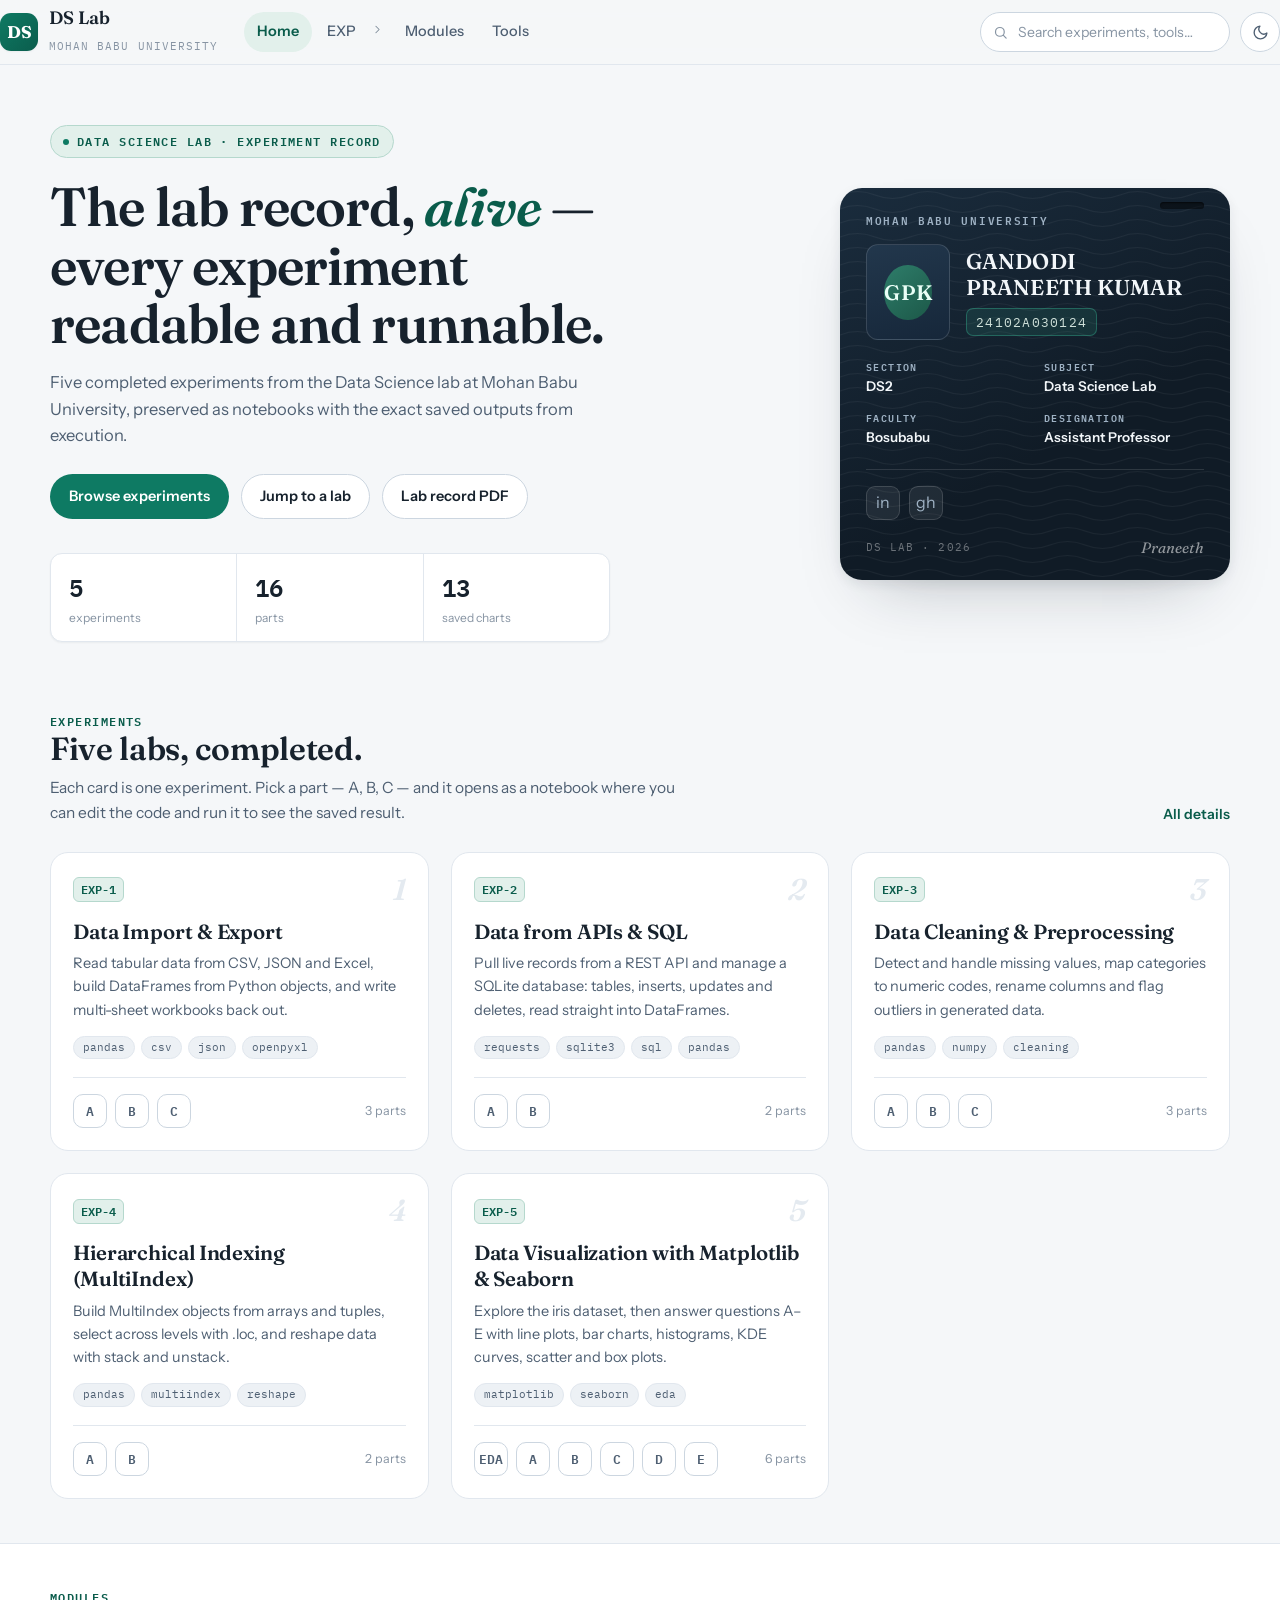
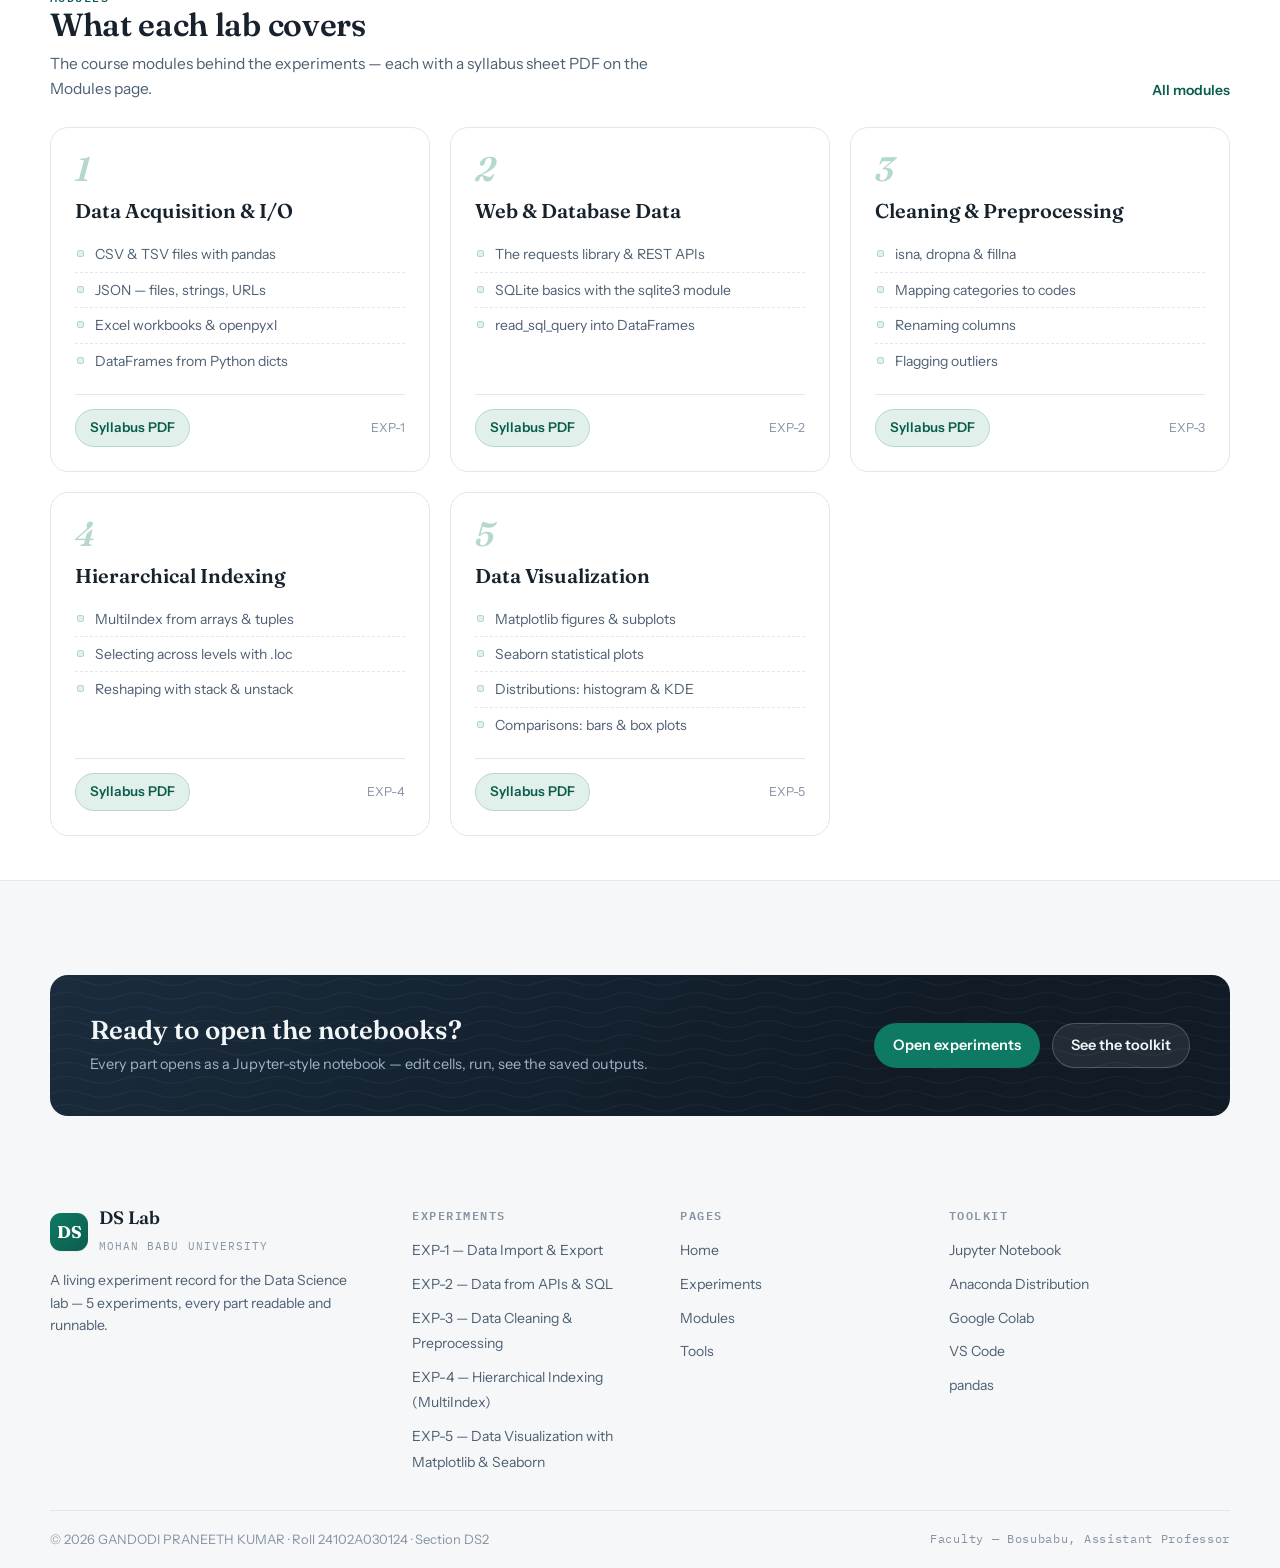
==== index.html @ 36df17ef "DS Lab website: initial build (5 pages, notebook engine, saved outputs, PDFs)" ====
<!DOCTYPE html>
<html lang="en">
<head>
  <meta charset="UTF-8" />
  <meta name="viewport" content="width=device-width, initial-scale=1.0" />
  <title>DS Lab — GANDODI PRANEETH KUMAR · Mohan Babu University</title>
  <meta name="description" content="Data Science Lab experiment record — 5 experiments, notebooks with saved outputs, modules and toolkit." />
  <link rel="icon" href="data:image/svg+xml,%3Csvg xmlns='http://www.w3.org/2000/svg' viewBox='0 0 32 32'%3E%3Crect width='32' height='32' rx='8' fill='%230e7a63'/%3E%3Ctext x='16' y='22' font-family='Georgia,serif' font-size='15' font-weight='700' fill='white' text-anchor='middle'%3EDS%3C/text%3E%3C/svg%3E" />
  <link rel="stylesheet" href="css/tokens.css" />
  <link rel="stylesheet" href="css/site.css" />
</head>
<body>
  <header id="site-nav"></header>

  <main>
    <section class="homehero">
      <div class="wrap">
        <div class="homehero__grid">
          <div>
            <span class="hero__eyebrow">Data Science Lab · Experiment Record</span>
            <h1 class="hero__title">The lab record, <em>alive</em> — every experiment readable and runnable.</h1>
            <p class="hero__desc">Five completed experiments from the Data Science lab at Mohan Babu University, preserved as notebooks with the exact saved outputs from execution.</p>
            <div style="display:flex;gap:12px;margin-top:26px;flex-wrap:wrap">
              <a class="btn btn--primary" href="experiments.html">Browse experiments</a>
              <a class="btn btn--ghost" href="#experiments">Jump to a lab</a>
              <a class="btn btn--ghost" href="assets/pdf/lab-record.pdf" target="_blank" rel="noopener">Lab record PDF</a>
            </div>
            <div class="homehero__stats">
              <div class="stat"><p class="stat__num" id="stat-labs">—</p><p class="stat__label">experiments</p></div>
              <div class="stat"><p class="stat__num" id="stat-parts">—</p><p class="stat__label">parts</p></div>
              <div class="stat"><p class="stat__num" id="stat-charts">13</p><p class="stat__label">saved charts</p></div>
            </div>
          </div>
          <aside>
            <article class="idcard" aria-label="Student ID card">
              <p class="idcard__uni">Mohan Babu University</p>
              <div class="idcard__head">
                <div class="idcard__photoWrap">
                  <div class="idcard__photo">GPK</div>
                </div>
                <div>
                  <h2 class="idcard__uname">GANDODI PRANEETH KUMAR</h2>
                  <span class="idcard__uroll">24102A030124</span>
                </div>
              </div>
              <div class="idcard__rows">
                <div class="idcard__row"><p class="idcard__k">Section</p><p class="idcard__v">DS2</p></div>
                <div class="idcard__row"><p class="idcard__k">Subject</p><p class="idcard__v">Data Science Lab</p></div>
                <div class="idcard__row"><p class="idcard__k">Faculty</p><p class="idcard__v">Bosubabu</p></div>
                <div class="idcard__row"><p class="idcard__k">Designation</p><p class="idcard__v">Assistant Professor</p></div>
              </div>
              <div class="idcard__social">
                <a class="socialbtn" href="https://www.linkedin.com/in/your-handle" target="_blank" rel="noopener" aria-label="LinkedIn profile">in</a>
                <a class="socialbtn" href="https://github.com/Praneeth-Gandodi" target="_blank" rel="noopener" aria-label="GitHub profile">gh</a>
              </div>
              <div class="idcard__foot">
                <span>DS LAB · 2026</span>
                <span class="idcard__sig">Praneeth</span>
              </div>
            </article>
          </aside>
        </div>
      </div>
    </section>

    <section class="section" id="experiments">
      <div class="wrap">
        <div class="section__head">
          <div>
            <p class="eyebrow">Experiments</p>
            <h2 class="section__title">Five labs, completed.</h2>
            <p class="section__sub">Each card is one experiment. Pick a part — A, B, C — and it opens as a notebook where you can edit the code and run it to see the saved result.</p>
          </div>
          <a class="section__link" href="experiments.html">All details</a>
        </div>
        <div class="expgrid" id="exp-grid"></div>
      </div>
    </section>

    <section class="section" style="background:var(--surface);border-top:1px solid var(--line);border-bottom:1px solid var(--line)">
      <div class="wrap">
        <div class="section__head">
          <div>
            <p class="eyebrow">Modules</p>
            <h2 class="section__title">What each lab covers</h2>
            <p class="section__sub">The course modules behind the experiments — each with a syllabus sheet PDF on the Modules page.</p>
          </div>
          <a class="section__link" href="modules.html">All modules</a>
        </div>
        <div class="modgrid" id="mod-grid"></div>
      </div>
    </section>

    <section class="section">
      <div class="wrap">
        <div class="cta">
          <div>
            <h2 class="cta__title">Ready to open the notebooks?</h2>
            <p class="cta__sub">Every part opens as a Jupyter-style notebook — edit cells, run, see the saved outputs.</p>
          </div>
          <div class="cta__actions">
            <a class="btn btn--primary" href="experiments.html">Open experiments</a>
            <a class="btn btn--ghost" style="background:rgba(255,255,255,0.08);border-color:rgba(255,255,255,0.2);color:var(--card-ink)" href="tools.html">See the toolkit</a>
          </div>
        </div>
      </div>
    </section>
  </main>

  <footer id="site-foot"></footer>
  <div class="toast" id="toast" role="status"></div>

  <script src="data/labs.js"></script>
  <script src="js/site.js"></script>
  <script src="js/index.js"></script>
</body>
</html>
---- css/tokens.css ----
/* ============================================================
   DS Lab — design tokens
   Light academic paper theme + dark companion.
   ============================================================ */

:root {
  /* type */
  --font-display: "Fraunces", Georgia, "Times New Roman", serif;
  --font-body: "Instrument Sans", "Segoe UI", system-ui, -apple-system, sans-serif;
  --font-mono: "IBM Plex Mono", ui-monospace, "Cascadia Code", Consolas, monospace;

  /* surfaces — cool paper, not cream */
  --paper: #f5f7f9;
  --surface: #ffffff;
  --surface-2: #edf1f5;
  --surface-3: #e4eaf0;

  /* ink */
  --ink: #17222d;
  --ink-2: #4e5f72;
  --ink-3: #8794a3;

  /* lines */
  --line: #e1e7ee;
  --line-strong: #ccd6e0;

  /* accent — lab teal */
  --accent: #0e7a63;
  --accent-ink: #0a5c4b;
  --accent-soft: #e2f0eb;
  --accent-line: #b5d8cd;

  /* status */
  --danger: #b3372f;
  --danger-soft: #f9eae8;
  --danger-line: #e7c2be;

  /* id card */
  --card-bg: #101b26;
  --card-bg-2: #1a2c3d;
  --card-ink: #f2f6f9;
  --card-ink-2: #9fb2c4;

  /* code (light) */
  --code-bg: #fbfcfe;
  --code-ink: #24313f;
  --code-kw: #7c3aed;
  --code-st: #0e7490;
  --code-nu: #b45309;
  --code-cm: #94a1b0;
  --code-fn: #0f5aa8;
  --code-de: #b45309;
  --out-bg: #ffffff;

  /* geometry */
  --r-s: 8px;
  --r-m: 12px;
  --r-l: 18px;

  /* elevation */
  --sh-s: 0 1px 2px rgba(23, 34, 45, 0.05);
  --sh-m: 0 2px 6px rgba(23, 34, 45, 0.06), 0 12px 32px -18px rgba(23, 34, 45, 0.18);
  --sh-l: 0 4px 12px rgba(23, 34, 45, 0.08), 0 32px 64px -32px rgba(23, 34, 45, 0.28);
  --ring: 0 0 0 3px rgba(14, 122, 99, 0.28);

  /* layout */
  --nav-h: 64px;
  --wrap: 1180px;

  color-scheme: light;
}

[data-theme="dark"] {
  --paper: #0c1218;
  --surface: #121a23;
  --surface-2: #1a2531;
  --surface-3: #223040;

  --ink: #e7edf4;
  --ink-2: #a3b2c4;
  --ink-3: #6d7d90;

  --line: #223041;
  --line-strong: #334559;

  --accent: #38c39e;
  --accent-ink: #5cd4b4;
  --accent-soft: #12332c;
  --accent-line: #1f4d41;

  --danger: #e5766c;
  --danger-soft: #341e1c;
  --danger-line: #5c312c;

  --card-bg: #16202c;
  --card-bg-2: #1c2b3a;
  --card-ink: #f2f6f9;
  --card-ink-2: #9fb2c4;

  --code-bg: #0e151d;
  --code-ink: #d7e0ea;
  --code-kw: #c398f0;
  --code-st: #6fcab8;
  --code-nu: #e0aa62;
  --code-cm: #5d6f82;
  --code-fn: #82aaff;
  --code-de: #e0aa62;
  --out-bg: #0e151d;

  --sh-s: 0 1px 2px rgba(0, 0, 0, 0.4);
  --sh-m: 0 2px 6px rgba(0, 0, 0, 0.45), 0 12px 32px -18px rgba(0, 0, 0, 0.55);
  --sh-l: 0 4px 12px rgba(0, 0, 0, 0.5), 0 32px 64px -32px rgba(0, 0, 0, 0.7);
  --ring: 0 0 0 3px rgba(56, 195, 158, 0.3);

  color-scheme: dark;
}
---- css/site.css ----
/* ============================================================
   DS Lab — site styles
   Light academic paper theme · lab-teal accent · Fraunces display
   ============================================================ */
@import url("https://fonts.googleapis.com/css2?family=Fraunces:opsz,wght@9..144,500;9..144,600;9..144,700&family=Instrument+Sans:wght@400;500;600;700&family=IBM+Plex+Mono:wght@400;500;600&display=swap");

/* ---------- base ---------- */
*,
*::before,
*::after {
  box-sizing: border-box;
}

html {
  -webkit-text-size-adjust: 100%;
  scroll-behavior: smooth;
}

body {
  margin: 0;
  font-family: var(--font-body);
  font-size: 16px;
  line-height: 1.6;
  color: var(--ink);
  background: var(--paper);
  min-height: 100vh;
  display: flex;
  flex-direction: column;
}

main {
  flex: 1;
}

h1, h2, h3, h4, p {
  margin: 0;
}

a {
  color: var(--accent-ink);
  text-decoration: none;
}

img {
  max-width: 100%;
  display: block;
}

button {
  font: inherit;
  color: inherit;
  background: none;
  border: none;
  padding: 0;
  cursor: pointer;
}

:focus-visible {
  outline: none;
  box-shadow: var(--ring);
  border-radius: var(--r-s);
}

::selection {
  background: var(--accent-soft);
  color: var(--accent-ink);
}

.wrap {
  width: min(var(--wrap), calc(100% - 48px));
  margin: 0 auto;
}

.mono {
  font-family: var(--font-mono);
}

.eyebrow {
  font-family: var(--font-mono);
  font-size: 12px;
  font-weight: 600;
  letter-spacing: 0.12em;
  text-transform: uppercase;
  color: var(--accent-ink);
}

.kbd {
  font-family: var(--font-mono);
  font-size: 11px;
  color: var(--ink-2);
  background: var(--surface);
  border: 1px solid var(--line-strong);
  border-bottom-width: 2px;
  border-radius: 6px;
  padding: 1px 7px;
}

/* ---------- buttons ---------- */
.btn {
  display: inline-flex;
  align-items: center;
  gap: 8px;
  font-size: 14.5px;
  font-weight: 600;
  padding: 10px 18px;
  border-radius: 999px;
  border: 1px solid transparent;
  transition: background 0.15s ease, border-color 0.15s ease, transform 0.15s ease;
  white-space: nowrap;
}

.btn:active {
  transform: translateY(1px);
}

.btn--primary {
  background: var(--accent);
  color: #fff;
}

.btn--primary:hover {
  background: var(--accent-ink);
}

.btn--ghost {
  border-color: var(--line-strong);
  color: var(--ink);
  background: var(--surface);
}

.btn--ghost:hover {
  border-color: var(--accent-line);
  background: var(--accent-soft);
  color: var(--accent-ink);
}

.btn svg {
  width: 15px;
  height: 15px;
  flex: none;
}

/* ---------- nav ---------- */
.nav {
  position: sticky;
  top: 0;
  z-index: 60;
  background: color-mix(in srgb, var(--paper) 86%, transparent);
  -webkit-backdrop-filter: blur(10px);
  backdrop-filter: blur(10px);
  border-bottom: 1px solid var(--line);
}

.nav__inner {
  height: var(--nav-h);
  display: flex;
  align-items: center;
  gap: 20px;
}

.brand {
  display: flex;
  align-items: center;
  gap: 11px;
  margin-right: 6px;
}

.brand__mark {
  width: 38px;
  height: 38px;
  flex: none;
  display: grid;
  place-items: center;
  border-radius: 11px;
  background: linear-gradient(135deg, var(--accent) 0%, #0b5d4d 100%);
  color: #fff;
  font-family: var(--font-display);
  font-size: 17px;
  font-weight: 700;
  box-shadow: var(--sh-s);
}

.brand__name {
  font-family: var(--font-display);
  font-size: 18px;
  font-weight: 600;
  color: var(--ink);
  line-height: 1.1;
}

.brand__sub {
  font-family: var(--font-mono);
  font-size: 10.5px;
  letter-spacing: 0.1em;
  text-transform: uppercase;
  color: var(--ink-3);
}

.nav__links {
  display: flex;
  align-items: center;
  gap: 2px;
}

.nav__link {
  display: inline-flex;
  align-items: center;
  gap: 7px;
  padding: 8px 13px;
  border-radius: 999px;
  font-size: 14.5px;
  font-weight: 500;
  color: var(--ink-2);
  transition: color 0.15s ease, background 0.15s ease;
}

.nav__link:hover {
  color: var(--ink);
  background: var(--surface-2);
}

.nav__link--active {
  color: var(--accent-ink);
  background: var(--accent-soft);
  font-weight: 600;
}

.nav__link svg {
  width: 13px;
  height: 13px;
  opacity: 0.7;
}

.nav__right {
  margin-left: auto;
  display: flex;
  align-items: center;
  gap: 10px;
}

.searchbox {
  position: relative;
  display: flex;
  align-items: center;
  gap: 8px;
  width: 250px;
  height: 40px;
  padding: 0 12px;
  background: var(--surface);
  border: 1px solid var(--line-strong);
  border-radius: 999px;
  transition: border-color 0.15s ease, box-shadow 0.15s ease, width 0.2s ease;
}

.searchbox:focus-within {
  width: 300px;
  border-color: var(--accent-line);
  box-shadow: var(--ring);
}

.searchbox svg {
  width: 15px;
  height: 15px;
  color: var(--ink-3);
  flex: none;
}

.searchbox__input {
  flex: 1;
  min-width: 0;
  border: none;
  outline: none;
  background: transparent;
  font: inherit;
  font-size: 14px;
  color: var(--ink);
}

.searchbox__input::placeholder {
  color: var(--ink-3);
}

.iconbtn {
  width: 40px;
  height: 40px;
  flex: none;
  display: flex;
  align-items: center;
  justify-content: center;
  border-radius: 999px;
  border: 1px solid var(--line-strong);
  background: var(--surface);
  color: var(--ink-2);
  transition: color 0.15s ease, border-color 0.15s ease;
}

.iconbtn:hover {
  color: var(--accent-ink);
  border-color: var(--accent-line);
}

.iconbtn svg {
  width: 17px;
  height: 17px;
}

.iconbtn--search,
.iconbtn--menuburger {
  display: none;
}

body[data-theme="dark"] .iconbtn--moon {
  display: none;
}

body:not([data-theme="dark"]) .iconbtn--sun {
  display: none;
}

/* nav exp dropdown */
.expmenu {
  position: absolute;
  top: calc(100% + 10px);
  left: 0;
  width: 380px;
  background: var(--surface);
  border: 1px solid var(--line);
  border-radius: var(--r-m);
  box-shadow: var(--sh-l);
  padding: 8px;
  display: none;
  z-index: 70;
}

.expmenu--open {
  display: block;
}

.expmenu__item {
  display: flex;
  align-items: flex-start;
  gap: 11px;
  width: 100%;
  text-align: left;
  padding: 10px 11px;
  border-radius: var(--r-s);
  transition: background 0.12s ease;
}

.expmenu__item:hover {
  background: var(--surface-2);
}

.expmenu__code {
  flex: none;
  margin-top: 2px;
}

.expmenu__title {
  font-size: 14px;
  font-weight: 600;
  color: var(--ink);
  line-height: 1.3;
}

.expmenu__meta {
  font-size: 12.5px;
  color: var(--ink-3);
  margin-top: 2px;
}

.expcode {
  font-family: var(--font-mono);
  font-size: 11.5px;
  font-weight: 600;
  color: var(--accent-ink);
  background: var(--accent-soft);
  border: 1px solid var(--accent-line);
  border-radius: 6px;
  padding: 2px 7px;
  white-space: nowrap;
}

/* search results popover */
.searchpop {
  position: absolute;
  top: calc(100% + 8px);
  right: 0;
  left: auto;
  width: min(440px, calc(100vw - 40px));
  max-height: 420px;
  overflow: auto;
  background: var(--surface);
  border: 1px solid var(--line);
  border-radius: var(--r-m);
  box-shadow: var(--sh-l);
  padding: 6px;
  display: none;
  z-index: 70;
}

.searchpop--open {
  display: block;
}

.searchpop__item {
  display: flex;
  align-items: flex-start;
  gap: 10px;
  width: 100%;
  text-align: left;
  padding: 9px 10px;
  border-radius: var(--r-s);
}

.searchpop__item:hover,
.searchpop__item--on {
  background: var(--accent-soft);
}

.searchpop__kind {
  flex: none;
  margin-top: 2px;
  font-family: var(--font-mono);
  font-size: 10px;
  font-weight: 600;
  letter-spacing: 0.08em;
  text-transform: uppercase;
  color: var(--ink-3);
  background: var(--surface-3);
  border-radius: 5px;
  padding: 2px 6px;
  min-width: 40px;
  text-align: center;
}

.searchpop__t {
  display: block;
  font-size: 13.5px;
  font-weight: 600;
  color: var(--ink);
  line-height: 1.3;
}

.searchpop__s {
  display: block;
  font-size: 12.5px;
  color: var(--ink-3);
  margin-top: 1px;
}

.searchpop__t mark,
.searchpop__s mark {
  background: none;
  color: var(--accent-ink);
  text-decoration: underline;
  text-underline-offset: 2px;
}

.searchpop__empty {
  padding: 18px 12px;
  text-align: center;
  font-size: 13.5px;
  color: var(--ink-3);
}

.msearch {
  display: none;
  border-bottom: 1px solid var(--line);
  background: var(--surface);
}

.msearch--open {
  display: block;
}

.msearch .searchbox {
  width: calc(100% - 32px);
  margin: 10px 16px;
}

/* mobile menu */
.mmenu {
  display: none;
  border-bottom: 1px solid var(--line);
  background: var(--surface);
  padding: 8px 16px 14px;
}

.mmenu--open {
  display: block;
}

.mmenu a {
  display: block;
  padding: 10px 4px;
  font-size: 15px;
  font-weight: 500;
  color: var(--ink);
  border-bottom: 1px solid var(--line);
}

.mmenu a:last-child {
  border-bottom: none;
}

/* ---------- page hero ---------- */
.hero {
  padding: 68px 0 30px;
}

.hero__eyebrow {
  display: inline-flex;
  align-items: center;
  gap: 8px;
  font-family: var(--font-mono);
  font-size: 12px;
  font-weight: 600;
  letter-spacing: 0.12em;
  text-transform: uppercase;
  color: var(--accent-ink);
  background: var(--accent-soft);
  border: 1px solid var(--accent-line);
  padding: 6px 12px;
  border-radius: 999px;
}

.hero__eyebrow::before {
  content: "";
  width: 6px;
  height: 6px;
  border-radius: 50%;
  background: var(--accent);
}

.hero__title {
  font-family: var(--font-display);
  font-size: clamp(34px, 5vw, 54px);
  line-height: 1.08;
  font-weight: 600;
  letter-spacing: -0.015em;
  margin-top: 20px;
  max-width: 620px;
}

.hero__title em {
  font-style: italic;
  color: var(--accent-ink);
}

.hero__desc {
  margin-top: 16px;
  max-width: 560px;
  font-size: 16.5px;
  color: var(--ink-2);
}

/* home hero layout */
.homehero {
  padding: 60px 0 26px;
}

.homehero__grid {
  display: grid;
  grid-template-columns: minmax(0, 1fr) 390px;
  gap: 56px;
  align-items: center;
}

.homehero__stats {
  display: flex;
  gap: 0;
  margin-top: 34px;
  border: 1px solid var(--line);
  border-radius: var(--r-m);
  background: var(--surface);
  box-shadow: var(--sh-s);
  overflow: hidden;
  max-width: 560px;
}

.stat {
  flex: 1;
  padding: 14px 18px;
}

.stat + .stat {
  border-left: 1px solid var(--line);
}

.stat__num {
  font-family: var(--font-mono);
  font-size: 24px;
  font-weight: 600;
  color: var(--ink);
}

.stat__label {
  font-size: 12px;
  color: var(--ink-3);
  margin-top: 1px;
}

/* ---------- sections ---------- */
.section {
  padding: 44px 0;
}

.section__head {
  display: flex;
  align-items: flex-end;
  justify-content: space-between;
  gap: 20px;
  margin-bottom: 26px;
}

.section__title {
  font-family: var(--font-display);
  font-size: clamp(24px, 3vw, 32px);
  font-weight: 600;
  letter-spacing: -0.01em;
  line-height: 1.15;
}

.section__sub {
  margin-top: 8px;
  color: var(--ink-2);
  font-size: 15.5px;
  max-width: 640px;
}

.section__link {
  flex: none;
  display: inline-flex;
  align-items: center;
  gap: 6px;
  font-size: 14px;
  font-weight: 600;
  color: var(--accent-ink);
}

.section__link svg {
  width: 14px;
  height: 14px;
  transition: transform 0.15s ease;
}

.section__link:hover svg {
  transform: translateX(3px);
}

/* ---------- ID card (signature) ---------- */
.idcard {
  position: relative;
  background: linear-gradient(150deg, var(--card-bg-2) 0%, var(--card-bg) 62%);
  color: var(--card-ink);
  border-radius: 22px;
  padding: 24px 26px 20px;
  box-shadow: var(--sh-l);
  overflow: hidden;
  max-width: 400px;
}

.idcard::before {
  /* guilloche-style wave texture */
  content: "";
  position: absolute;
  inset: 0;
  background-image: url("data:image/svg+xml,%3Csvg xmlns='http://www.w3.org/2000/svg' width='140' height='14' viewBox='0 0 140 14'%3E%3Cpath d='M0 7 Q 17.5 0 35 7 T 70 7 T 105 7 T 140 7' fill='none' stroke='%23ffffff' stroke-opacity='0.05' stroke-width='1.1'/%3E%3C/svg%3E");
  background-size: 140px 14px;
  pointer-events: none;
}

.idcard::after {
  /* punch slot like a physical badge */
  content: "";
  position: absolute;
  top: 14px;
  right: 26px;
  width: 44px;
  height: 7px;
  border-radius: 999px;
  background: rgba(0, 0, 0, 0.45);
  box-shadow: inset 0 1px 2px rgba(0, 0, 0, 0.6);
}

.idcard__uni {
  position: relative;
  font-family: var(--font-mono);
  font-size: 10.5px;
  font-weight: 600;
  letter-spacing: 0.16em;
  text-transform: uppercase;
  color: var(--card-ink-2);
}

.idcard__head {
  position: relative;
  display: flex;
  align-items: center;
  gap: 16px;
  margin-top: 16px;
}

.idcard__photoWrap {
  position: relative;
  width: 84px;
  height: 96px;
  flex: none;
  border-radius: 12px;
  background: linear-gradient(165deg, #22374c 0%, #16273a 100%);
  border: 1px solid rgba(255, 255, 255, 0.14);
  display: grid;
  place-items: center;
  overflow: hidden;
}

.idcard__photo {
  width: 58%;
  height: 58%;
  border-radius: 50%;
  display: grid;
  place-items: center;
  background: linear-gradient(140deg, #2e7d6a 0%, #1c5848 100%);
  color: #eafff7;
  font-family: var(--font-display);
  font-size: 21px;
  font-weight: 600;
  letter-spacing: 0.02em;
}

.idcard__uname {
  font-family: var(--font-display);
  font-size: 21.5px;
  font-weight: 600;
  line-height: 1.2;
  letter-spacing: 0.005em;
}

.idcard__uroll {
  display: inline-block;
  margin-top: 7px;
  font-family: var(--font-mono);
  font-size: 12.5px;
  letter-spacing: 0.1em;
  color: #cfe0d9;
  background: rgba(56, 195, 158, 0.12);
  border: 1px solid rgba(56, 195, 158, 0.35);
  border-radius: 7px;
  padding: 3px 9px;
}

.idcard__rows {
  position: relative;
  margin-top: 18px;
  display: grid;
  grid-template-columns: 1fr 1fr;
  gap: 11px 18px;
}

.idcard__row {
  min-width: 0;
}

.idcard__k {
  font-family: var(--font-mono);
  font-size: 10px;
  font-weight: 600;
  letter-spacing: 0.14em;
  text-transform: uppercase;
  color: var(--card-ink-2);
}

.idcard__v {
  font-size: 13.5px;
  font-weight: 600;
  color: var(--card-ink);
  margin-top: 2px;
  overflow: hidden;
  text-overflow: ellipsis;
  white-space: nowrap;
}

.idcard__social {
  position: relative;
  display: flex;
  gap: 9px;
  margin-top: 20px;
  padding-top: 16px;
  border-top: 1px solid rgba(255, 255, 255, 0.12);
}

.socialbtn {
  width: 34px;
  height: 34px;
  display: grid;
  place-items: center;
  border-radius: 9px;
  background: rgba(255, 255, 255, 0.07);
  border: 1px solid rgba(255, 255, 255, 0.14);
  color: var(--card-ink-2);
  transition: background 0.15s ease, color 0.15s ease, transform 0.15s ease;
}

.socialbtn:hover {
  background: rgba(56, 195, 158, 0.2);
  color: #d9fff2;
  transform: translateY(-2px);
}

.socialbtn svg {
  width: 16px;
  height: 16px;
}

.idcard__foot {
  position: relative;
  display: flex;
  justify-content: space-between;
  align-items: center;
  margin-top: 16px;
  font-family: var(--font-mono);
  font-size: 10.5px;
  letter-spacing: 0.1em;
  text-transform: uppercase;
  color: rgba(255, 255, 255, 0.38);
}

.idcard__sig {
  font-style: italic;
  font-family: var(--font-display);
  font-size: 15px;
  color: rgba(255, 255, 255, 0.55);
  text-transform: none;
  letter-spacing: 0;
}

/* ---------- experiment cards ---------- */
.expgrid {
  display: grid;
  grid-template-columns: repeat(3, minmax(0, 1fr));
  gap: 22px;
}

.expcard {
  display: flex;
  flex-direction: column;
  background: var(--surface);
  border: 1px solid var(--line);
  border-radius: var(--r-l);
  padding: 22px;
  transition: transform 0.18s ease, box-shadow 0.18s ease, border-color 0.18s ease;
}

.expcard:hover {
  transform: translateY(-3px);
  border-color: var(--accent-line);
  box-shadow: var(--sh-m);
}

.expcard__top {
  display: flex;
  align-items: center;
  gap: 10px;
}

.expcard__theta {
  margin-left: auto;
  font-family: var(--font-display);
  font-size: 30px;
  font-weight: 600;
  line-height: 1;
  color: var(--surface-3);
  font-style: italic;
  transition: color 0.18s ease;
}

.expcard:hover .expcard__theta {
  color: var(--accent-line);
}

.expcard__title {
  margin-top: 14px;
  font-family: var(--font-display);
  font-size: 20.5px;
  font-weight: 600;
  line-height: 1.25;
  letter-spacing: -0.005em;
}

.expcard__summary {
  margin-top: 8px;
  font-size: 14.5px;
  color: var(--ink-2);
  flex: 1;
}

.expcard__tags {
  display: flex;
  flex-wrap: wrap;
  gap: 6px;
  margin-top: 14px;
}

.tag {
  font-family: var(--font-mono);
  font-size: 11px;
  color: var(--ink-2);
  background: var(--surface-2);
  border: 1px solid var(--line);
  border-radius: 999px;
  padding: 2px 9px;
}

.expcard__parts {
  display: flex;
  flex-wrap: wrap;
  gap: 8px;
  margin-top: 18px;
  padding-top: 16px;
  border-top: 1px solid var(--line);
}

.partbtn {
  width: 34px;
  height: 34px;
  display: grid;
  place-items: center;
  border-radius: 10px;
  border: 1px solid var(--line-strong);
  background: var(--surface);
  font-family: var(--font-mono);
  font-size: 12.5px;
  font-weight: 600;
  color: var(--ink-2);
  transition: all 0.15s ease;
}

.partbtn:hover {
  background: var(--accent-soft);
  border-color: var(--accent-line);
  color: var(--accent-ink);
  transform: translateY(-1px);
}

.expcard__partlabel {
  align-self: center;
  margin-left: auto;
  font-size: 12.5px;
  color: var(--ink-3);
}

/* ---------- experiment blocks (experiments page) ---------- */
.expblock {
  background: var(--surface);
  border: 1px solid var(--line);
  border-radius: var(--r-l);
  padding: 28px;
  margin-bottom: 26px;
  scroll-margin-top: calc(var(--nav-h) + 20px);
}

.expblock__head {
  display: flex;
  align-items: flex-start;
  gap: 14px;
}

.expblock__num {
  flex: none;
  width: 46px;
  height: 46px;
  display: grid;
  place-items: center;
  border-radius: 14px;
  background: var(--accent-soft);
  border: 1px solid var(--accent-line);
  font-family: var(--font-display);
  font-size: 21px;
  font-weight: 600;
  color: var(--accent-ink);
}

.expblock__title {
  font-family: var(--font-display);
  font-size: 23px;
  font-weight: 600;
  line-height: 1.2;
}

.expblock__summary {
  margin-top: 6px;
  color: var(--ink-2);
  font-size: 15px;
  max-width: 760px;
}

.expblock__tags {
  display: flex;
  flex-wrap: wrap;
  gap: 6px;
  margin-top: 12px;
}

.parts {
  display: grid;
  grid-template-columns: repeat(auto-fill, minmax(230px, 1fr));
  gap: 12px;
  margin-top: 20px;
}

.partrow {
  display: flex;
  align-items: center;
  gap: 13px;
  padding: 13px 15px;
  background: var(--paper);
  border: 1px solid var(--line);
  border-radius: var(--r-m);
  transition: all 0.15s ease;
}

.partrow:hover {
  border-color: var(--accent-line);
  background: var(--accent-soft);
  transform: translateY(-1px);
}

.partrow__badge {
  flex: none;
  width: 36px;
  height: 36px;
  display: grid;
  place-items: center;
  border-radius: 10px;
  background: var(--surface);
  border: 1px solid var(--line-strong);
  font-family: var(--font-mono);
  font-size: 13px;
  font-weight: 600;
  color: var(--accent-ink);
}

.partrow__body {
  min-width: 0;
  flex: 1;
}

.partrow__title {
  font-size: 14px;
  font-weight: 600;
  color: var(--ink);
  line-height: 1.3;
}

.partrow__meta {
  font-size: 12px;
  color: var(--ink-3);
  margin-top: 1px;
}

.partrow__arrow {
  flex: none;
  width: 14px;
  height: 14px;
  color: var(--ink-3);
  transition: transform 0.15s ease, color 0.15s ease;
}

.partrow:hover .partrow__arrow {
  color: var(--accent-ink);
  transform: translateX(3px);
}

/* ---------- lab page ---------- */
.crumb {
  display: flex;
  align-items: center;
  gap: 8px;
  font-size: 13.5px;
  color: var(--ink-3);
  margin-bottom: 18px;
}

.crumb a {
  color: var(--ink-2);
}

.crumb a:hover {
  color: var(--accent-ink);
}

.crumb svg {
  width: 12px;
  height: 12px;
}

.labgrid {
  display: grid;
  grid-template-columns: 250px minmax(0, 1fr);
  gap: 34px;
  align-items: start;
}

.labnav {
  position: sticky;
  top: calc(var(--nav-h) + 22px);
}

.labnav__title {
  font-family: var(--font-mono);
  font-size: 11px;
  font-weight: 600;
  letter-spacing: 0.14em;
  text-transform: uppercase;
  color: var(--ink-3);
  margin-bottom: 10px;
}

.labnav__list {
  display: flex;
  flex-direction: column;
  gap: 6px;
}

.labnav__btn {
  display: flex;
  align-items: center;
  gap: 11px;
  width: 100%;
  text-align: left;
  padding: 10px 12px;
  border-radius: var(--r-s);
  border: 1px solid transparent;
  color: var(--ink-2);
  transition: all 0.13s ease;
}

.labnav__btn:hover {
  background: var(--surface-2);
  color: var(--ink);
}

.labnav__btn--on {
  background: var(--surface);
  border-color: var(--accent-line);
  box-shadow: var(--sh-s);
  color: var(--accent-ink);
  font-weight: 600;
}

.labnav__badge {
  flex: none;
  width: 27px;
  height: 27px;
  display: grid;
  place-items: center;
  border-radius: 8px;
  background: var(--surface-2);
  border: 1px solid var(--line);
  font-family: var(--font-mono);
  font-size: 11.5px;
  font-weight: 600;
}

.labnav__btn--on .labnav__badge {
  background: var(--accent-soft);
  border-color: var(--accent-line);
}

.labnav__t {
  font-size: 13.5px;
  font-weight: 500;
  line-height: 1.3;
  min-width: 0;
}

.labnav__labelonly {
  font-size: 12.5px;
  color: var(--ink-3);
  padding: 8px 12px 2px;
}

.labhead__title {
  font-family: var(--font-display);
  font-size: clamp(26px, 3.6vw, 38px);
  font-weight: 600;
  line-height: 1.12;
  letter-spacing: -0.012em;
  margin-top: 10px;
}

.labhead__desc {
  margin-top: 10px;
  color: var(--ink-2);
  font-size: 15.5px;
  max-width: 660px;
}

.labhead__meta {
  display: flex;
  flex-wrap: wrap;
  gap: 8px;
  margin-top: 16px;
}

/* notebook */
.nb {
  margin-top: 26px;
  background: var(--surface);
  border: 1px solid var(--line);
  border-radius: var(--r-l);
  box-shadow: var(--sh-m);
  overflow: hidden;
}

.nb__bar {
  display: flex;
  align-items: center;
  gap: 12px;
  flex-wrap: wrap;
  padding: 14px 20px;
  background: var(--paper);
  border-bottom: 1px solid var(--line);
}

.nb__title {
  display: flex;
  align-items: center;
  gap: 9px;
  font-family: var(--font-mono);
  font-size: 13px;
  font-weight: 600;
  color: var(--ink-2);
}

.nb__dot {
  width: 9px;
  height: 9px;
  border-radius: 50%;
  background: var(--accent);
}

.nb__actions {
  margin-left: auto;
  display: flex;
  gap: 8px;
}

.nb__body {
  padding: 10px 0 26px;
}

.cell {
  display: grid;
  grid-template-columns: 86px minmax(0, 1fr);
}

.cell + .cell {
  border-top: 1px solid var(--line);
}

.cell__gutter {
  padding: 14px 0 0 16px;
}

.cell__prompt {
  display: inline-block;
  font-family: var(--font-mono);
  font-size: 11.5px;
  color: var(--ink-3);
  background: var(--surface-2);
  border-radius: 5px;
  padding: 2px 7px;
}

.cell__body {
  min-width: 0;
  padding: 12px 22px 14px 0;
}

.cell__srcWrap {
  position: relative;
  border: 1px solid var(--line);
  border-radius: var(--r-s);
  background: var(--code-bg);
  overflow: hidden;
}

.cell__srcWrap:focus-within {
  border-color: var(--accent-line);
  box-shadow: var(--ring);
}

.cell__src {
  position: relative;
}

.cell__pre,
.cell__edit {
  margin: 0;
  padding: 14px 16px;
  font-family: var(--font-mono);
  font-size: 13px;
  line-height: 1.6;
  tab-size: 4;
  white-space: pre;
  overflow: auto;
}

.cell__pre {
  color: var(--code-ink);
  min-height: 100%;
}

.cell__edit {
  position: absolute;
  inset: 0;
  width: 100%;
  height: 100%;
  border: none;
  outline: none;
  resize: none;
  background: transparent;
  color: transparent;
  caret-color: var(--ink);
  -webkit-text-fill-color: transparent;
}

.cell__pre::-webkit-scrollbar,
.cell__edit::-webkit-scrollbar {
  height: 8px;
  width: 8px;
}

.cell__pre::-webkit-scrollbar-thumb,
.cell__edit::-webkit-scrollbar-thumb {
  background: var(--line-strong);
  border-radius: 8px;
}

/* syntax */
.tok-k { color: var(--code-kw); }
.tok-s { color: var(--code-st); }
.tok-n { color: var(--code-nu); }
.tok-c { color: var(--code-cm); font-style: italic; }
.tok-f { color: var(--code-fn); }
.tok-o { color: var(--code-kw); }

/* run row under each cell */
.cell__runrow {
  display: flex;
  align-items: center;
  gap: 10px;
  margin-top: 8px;
}

.cell__run {
  display: inline-flex;
  align-items: center;
  gap: 6px;
  font-family: var(--font-mono);
  font-size: 11.5px;
  font-weight: 600;
  color: var(--accent-ink);
  background: var(--accent-soft);
  border: 1px solid var(--accent-line);
  border-radius: 999px;
  padding: 4px 12px;
  transition: all 0.15s ease;
}

.cell__run:hover {
  background: var(--accent);
  color: #fff;
}

.cell__run svg {
  width: 11px;
  height: 11px;
}

.cell__hint {
  font-family: var(--font-mono);
  font-size: 10.5px;
  color: var(--ink-3);
}

/* outputs */
.cell__out {
  margin-top: 10px;
  display: flex;
  flex-direction: column;
  gap: 10px;
}

.cellout {
  border: 1px solid var(--line);
  border-radius: var(--r-s);
  background: var(--out-bg);
  overflow: hidden;
}

.cellout__tag {
  display: flex;
  align-items: center;
  gap: 7px;
  font-family: var(--font-mono);
  font-size: 10.5px;
  font-weight: 600;
  letter-spacing: 0.1em;
  text-transform: uppercase;
  color: var(--ink-3);
  padding: 7px 14px 0;
}

.cellout__tag::before {
  content: "";
  width: 6px;
  height: 6px;
  border-radius: 50%;
  background: var(--accent-line);
}

.cellout__body {
  padding: 10px 14px 12px;
}

.cellout__text {
  font-family: var(--font-mono);
  font-size: 12.5px;
  line-height: 1.5;
  color: var(--code-ink);
  white-space: pre-wrap;
  word-break: break-word;
  margin: 0;
}

.cellout__df {
  overflow-x: auto;
  padding: 4px 6px;
}

.cellout__df table {
  border-collapse: collapse;
  font-family: var(--font-mono);
  font-size: 12px;
  line-height: 1.45;
  color: var(--code-ink);
}

.cellout__df th,
.cellout__df td {
  border: 1px solid var(--line-strong);
  padding: 4px 10px;
  white-space: nowrap;
}

.cellout__df thead th {
  background: var(--surface-2);
  font-weight: 600;
}

.cellout__df tbody th {
  background: var(--surface-2);
  font-weight: 600;
}

.cellout__img {
  display: block;
  max-width: 100%;
  height: auto;
  background: #fff;
  border-radius: 4px;
}

.cellout--error {
  border-color: var(--danger-line);
  background: var(--danger-soft);
}

.cellout--error .cellout__tag::before {
  background: var(--danger);
}

.cellout--error .cellout__tag {
  color: var(--danger);
}

.cellout--error .cellout__text,
.cellout--error .cellout__df {
  color: var(--danger);
}

.cellout__errname {
  font-family: var(--font-mono);
  font-size: 12.5px;
  font-weight: 600;
  color: var(--danger);
  padding: 10px 14px 0;
}

.cellout--fresh {
  animation: outflash 0.7s ease;
}

@keyframes outflash {
  0% {
    box-shadow: 0 0 0 3px var(--accent-line);
  }
  100% {
    box-shadow: 0 0 0 3px transparent;
  }
}

/* pdf & module cards */
.modgrid {
  display: grid;
  grid-template-columns: repeat(auto-fill, minmax(300px, 1fr));
  gap: 20px;
}

.modcard {
  position: relative;
  display: flex;
  flex-direction: column;
  background: var(--surface);
  border: 1px solid var(--line);
  border-radius: var(--r-l);
  padding: 24px;
  transition: all 0.18s ease;
}

.modcard:hover {
  transform: translateY(-3px);
  box-shadow: var(--sh-m);
  border-color: var(--accent-line);
}

.modcard__num {
  font-family: var(--font-display);
  font-style: italic;
  font-size: 34px;
  font-weight: 600;
  color: var(--accent-line);
  line-height: 1;
}

.modcard__title {
  font-family: var(--font-display);
  font-size: 20px;
  font-weight: 600;
  margin-top: 12px;
  line-height: 1.25;
}

.modcard__list {
  margin: 14px 0 6px;
  padding: 0;
  list-style: none;
  flex: 1;
}

.modcard__list li {
  position: relative;
  padding: 6px 0 6px 20px;
  font-size: 14px;
  color: var(--ink-2);
  border-bottom: 1px dashed var(--line);
}

.modcard__list li:last-child {
  border-bottom: none;
}

.modcard__list li::before {
  content: "";
  position: absolute;
  left: 2px;
  top: 13px;
  width: 7px;
  height: 7px;
  border-radius: 2px;
  background: var(--accent-soft);
  border: 1px solid var(--accent-line);
}

.modcard__foot {
  display: flex;
  align-items: center;
  justify-content: space-between;
  gap: 10px;
  margin-top: 10px;
  padding-top: 14px;
  border-top: 1px solid var(--line);
}

.pdfbtn {
  display: inline-flex;
  align-items: center;
  gap: 8px;
  font-size: 13.5px;
  font-weight: 600;
  color: var(--accent-ink);
  background: var(--accent-soft);
  border: 1px solid var(--accent-line);
  border-radius: 999px;
  padding: 7px 14px;
  transition: all 0.15s ease;
}

.pdfbtn:hover {
  background: var(--accent);
  color: #fff;
}

.pdfbtn svg {
  width: 14px;
  height: 14px;
}

.modcard__lab {
  font-size: 12.5px;
  color: var(--ink-3);
}

.pdfhero {
  display: grid;
  grid-template-columns: minmax(0, 1fr) 300px;
  gap: 24px;
  margin-top: 26px;
}

.pdfhero__panel {
  background: var(--surface);
  border: 1px solid var(--line);
  border-radius: var(--r-l);
  padding: 24px;
  box-shadow: var(--sh-s);
}

.pdfhero__frame {
  width: 100%;
  height: 560px;
  border: 1px solid var(--line);
  border-radius: var(--r-m);
  background: var(--surface-2);
}

.pdfhero__side {
  display: flex;
  flex-direction: column;
  gap: 10px;
}

.filecard {
  display: flex;
  align-items: center;
  gap: 12px;
  padding: 13px 15px;
  background: var(--surface);
  border: 1px solid var(--line);
  border-radius: var(--r-m);
  transition: all 0.15s ease;
  text-align: left;
  width: 100%;
}

.filecard:hover,
.filecard--on {
  border-color: var(--accent-line);
  background: var(--accent-soft);
}

.filecard__icon {
  flex: none;
  width: 36px;
  height: 36px;
  display: grid;
  place-items: center;
  border-radius: 9px;
  background: var(--danger-soft);
  color: var(--danger);
  font-family: var(--font-mono);
  font-size: 10px;
  font-weight: 600;
}

.filecard__t {
  display: block;
  font-size: 13.5px;
  font-weight: 600;
  color: var(--ink);
  line-height: 1.3;
}

.filecard__s {
  display: block;
  font-size: 12px;
  color: var(--ink-3);
  margin-top: 1px;
}

/* tools page */
.toolgrid {
  display: grid;
  grid-template-columns: repeat(auto-fill, minmax(255px, 1fr));
  gap: 18px;
}

.toolcard {
  display: block;
  background: var(--surface);
  border: 1px solid var(--line);
  border-radius: var(--r-m);
  padding: 20px;
  transition: all 0.16s ease;
}

.toolcard:hover {
  border-color: var(--accent-line);
  box-shadow: var(--sh-m);
  transform: translateY(-2px);
}

.toolcard__top {
  display: flex;
  align-items: center;
  gap: 12px;
}

.toolcard__icon {
  flex: none;
  width: 40px;
  height: 40px;
  display: grid;
  place-items: center;
  border-radius: 11px;
  background: var(--accent-soft);
  border: 1px solid var(--accent-line);
  color: var(--accent-ink);
}

.toolcard__icon svg {
  width: 19px;
  height: 19px;
}

.toolcard__name {
  font-family: var(--font-display);
  font-size: 17px;
  font-weight: 600;
}

.toolcard__desc {
  margin-top: 12px;
  font-size: 13.5px;
  color: var(--ink-2);
}

.toolcard__go {
  margin-top: 14px;
  font-size: 12.5px;
  font-weight: 600;
  color: var(--accent-ink);
  display: inline-flex;
  align-items: center;
  gap: 5px;
}

.toolcard__go svg {
  width: 12px;
  height: 12px;
}

.toolgroup {
  margin-bottom: 34px;
}

.toolgroup__title {
  font-family: var(--font-mono);
  font-size: 12px;
  font-weight: 600;
  letter-spacing: 0.14em;
  text-transform: uppercase;
  color: var(--ink-3);
  margin-bottom: 14px;
  display: flex;
  align-items: center;
  gap: 12px;
}

.toolgroup__title::after {
  content: "";
  flex: 1;
  height: 1px;
  background: var(--line);
}

/* CTA band */
.cta {
  margin: 50px 0 0;
  background: linear-gradient(135deg, var(--card-bg-2) 0%, var(--card-bg) 70%);
  border-radius: var(--r-l);
  color: var(--card-ink);
  padding: 40px;
  display: flex;
  align-items: center;
  justify-content: space-between;
  gap: 26px;
  flex-wrap: wrap;
  position: relative;
  overflow: hidden;
}

.cta::before {
  content: "";
  position: absolute;
  inset: 0;
  background-image: url("data:image/svg+xml,%3Csvg xmlns='http://www.w3.org/2000/svg' width='140' height='14' viewBox='0 0 140 14'%3E%3Cpath d='M0 7 Q 17.5 0 35 7 T 70 7 T 105 7 T 140 7' fill='none' stroke='%23ffffff' stroke-opacity='0.045' stroke-width='1.1'/%3E%3C/svg%3E");
  background-size: 140px 14px;
  pointer-events: none;
}

.cta__title {
  font-family: var(--font-display);
  font-size: 26px;
  font-weight: 600;
  line-height: 1.2;
}

.cta__sub {
  margin-top: 7px;
  color: var(--card-ink-2);
  font-size: 14.5px;
}

.cta__actions {
  position: relative;
  display: flex;
  gap: 12px;
  flex-wrap: wrap;
}

/* footer */
.foot {
  margin-top: 70px;
  background: var(--surface);
  border-top: 1px solid var(--line);
}

.foot__cols {
  display: grid;
  grid-template-columns: 1.4fr 1fr 1fr 1.2fr;
  gap: 34px;
  padding: 46px 0 36px;
}

.foot__brandline {
  margin-top: 12px;
  font-size: 14px;
  color: var(--ink-2);
  max-width: 300px;
}

.foot__h {
  font-family: var(--font-mono);
  font-size: 11.5px;
  font-weight: 600;
  letter-spacing: 0.13em;
  text-transform: uppercase;
  color: var(--ink-3);
  margin-bottom: 13px;
}

.foot__list {
  list-style: none;
  margin: 0;
  padding: 0;
  display: flex;
  flex-direction: column;
  gap: 8px;
}

.foot__list a {
  font-size: 14px;
  color: var(--ink-2);
}

.foot__list a:hover {
  color: var(--accent-ink);
}

.foot__base {
  border-top: 1px solid var(--line);
  padding: 18px 0;
  display: flex;
  align-items: center;
  justify-content: space-between;
  gap: 14px;
  flex-wrap: wrap;
  font-size: 13px;
  color: var(--ink-3);
}

.foot__made {
  font-family: var(--font-mono);
  font-size: 11.5px;
  letter-spacing: 0.06em;
}

/* toast */
.toast {
  position: fixed;
  right: 22px;
  bottom: 22px;
  z-index: 90;
  display: flex;
  align-items: center;
  gap: 10px;
  background: var(--ink);
  color: var(--paper);
  font-size: 13.5px;
  font-weight: 500;
  border-radius: 999px;
  padding: 11px 18px;
  box-shadow: var(--sh-l);
  opacity: 0;
  transform: translateY(12px);
  pointer-events: none;
  transition: opacity 0.2s ease, transform 0.2s ease;
}

.toast--show {
  opacity: 1;
  transform: translateY(0);
}

.toast__dot {
  width: 8px;
  height: 8px;
  border-radius: 50%;
  background: var(--accent);
}

/* 404 */
.notfound {
  text-align: center;
  padding: 90px 0;
}

.notfound__code {
  font-family: var(--font-mono);
  font-size: 13px;
  color: var(--accent-ink);
  background: var(--accent-soft);
  border: 1px solid var(--accent-line);
  border-radius: 999px;
  display: inline-block;
  padding: 5px 13px;
}

.notfound__title {
  font-family: var(--font-display);
  font-size: 42px;
  font-weight: 600;
  margin-top: 18px;
}

.notfound__desc {
  color: var(--ink-2);
  margin-top: 10px;
}

/* responsive */
@media (max-width: 1080px) {
  .homehero__grid {
    grid-template-columns: minmax(0, 1fr) 350px;
    gap: 36px;
  }

  .expgrid {
    grid-template-columns: repeat(2, minmax(0, 1fr));
  }

  .foot__cols {
    grid-template-columns: 1fr 1fr;
  }

  .pdfhero {
    grid-template-columns: 1fr;
  }
}

@media (max-width: 920px) {
  .nav__links,
  .nav .searchbox {
    display: none;
  }

  .iconbtn--search {
    display: flex;
  }

  .iconbtn--menuburger {
    display: flex;
  }

  .homehero__grid {
    grid-template-columns: 1fr;
  }

  .homehero .idcard {
    margin: 0 auto;
  }

  .labgrid {
    grid-template-columns: 1fr;
    gap: 20px;
  }

  .labnav {
    position: static;
  }

  .labnav__list {
    flex-direction: row;
    flex-wrap: wrap;
  }

  .labnav__btn {
    width: auto;
  }

  .labnav__t {
    display: none;
  }

  .labnav__btn--on .labnav__t {
    display: inline;
  }
}

@media (max-width: 640px) {
  .wrap {
    width: calc(100% - 36px);
  }

  .hero,
  .homehero {
    padding-top: 40px;
  }

  .expgrid {
    grid-template-columns: 1fr;
  }

  .expblock {
    padding: 20px;
  }

  .idcard {
    padding: 20px 20px 16px;
  }

  .idcard__rows {
    grid-template-columns: 1fr 1fr;
  }

  .cell {
    grid-template-columns: 1fr;
  }

  .cell__gutter {
    padding: 10px 16px 0;
  }

  .cell__body {
    padding: 8px 16px 14px;
  }

  .cta {
    padding: 30px 24px;
  }

  .foot__cols {
    grid-template-columns: 1fr;
    gap: 26px;
  }

  .homehero__stats {
    flex-wrap: wrap;
  }

  .stat {
    flex: 1 1 40%;
  }
}

/* reduced motion */
@media (prefers-reduced-motion: reduce) {
  html {
    scroll-behavior: auto;
  }

  *,
  *::before,
  *::after {
    animation-duration: 0.01ms !important;
    animation-iteration-count: 1 !important;
    transition-duration: 0.01ms !important;
  }
}
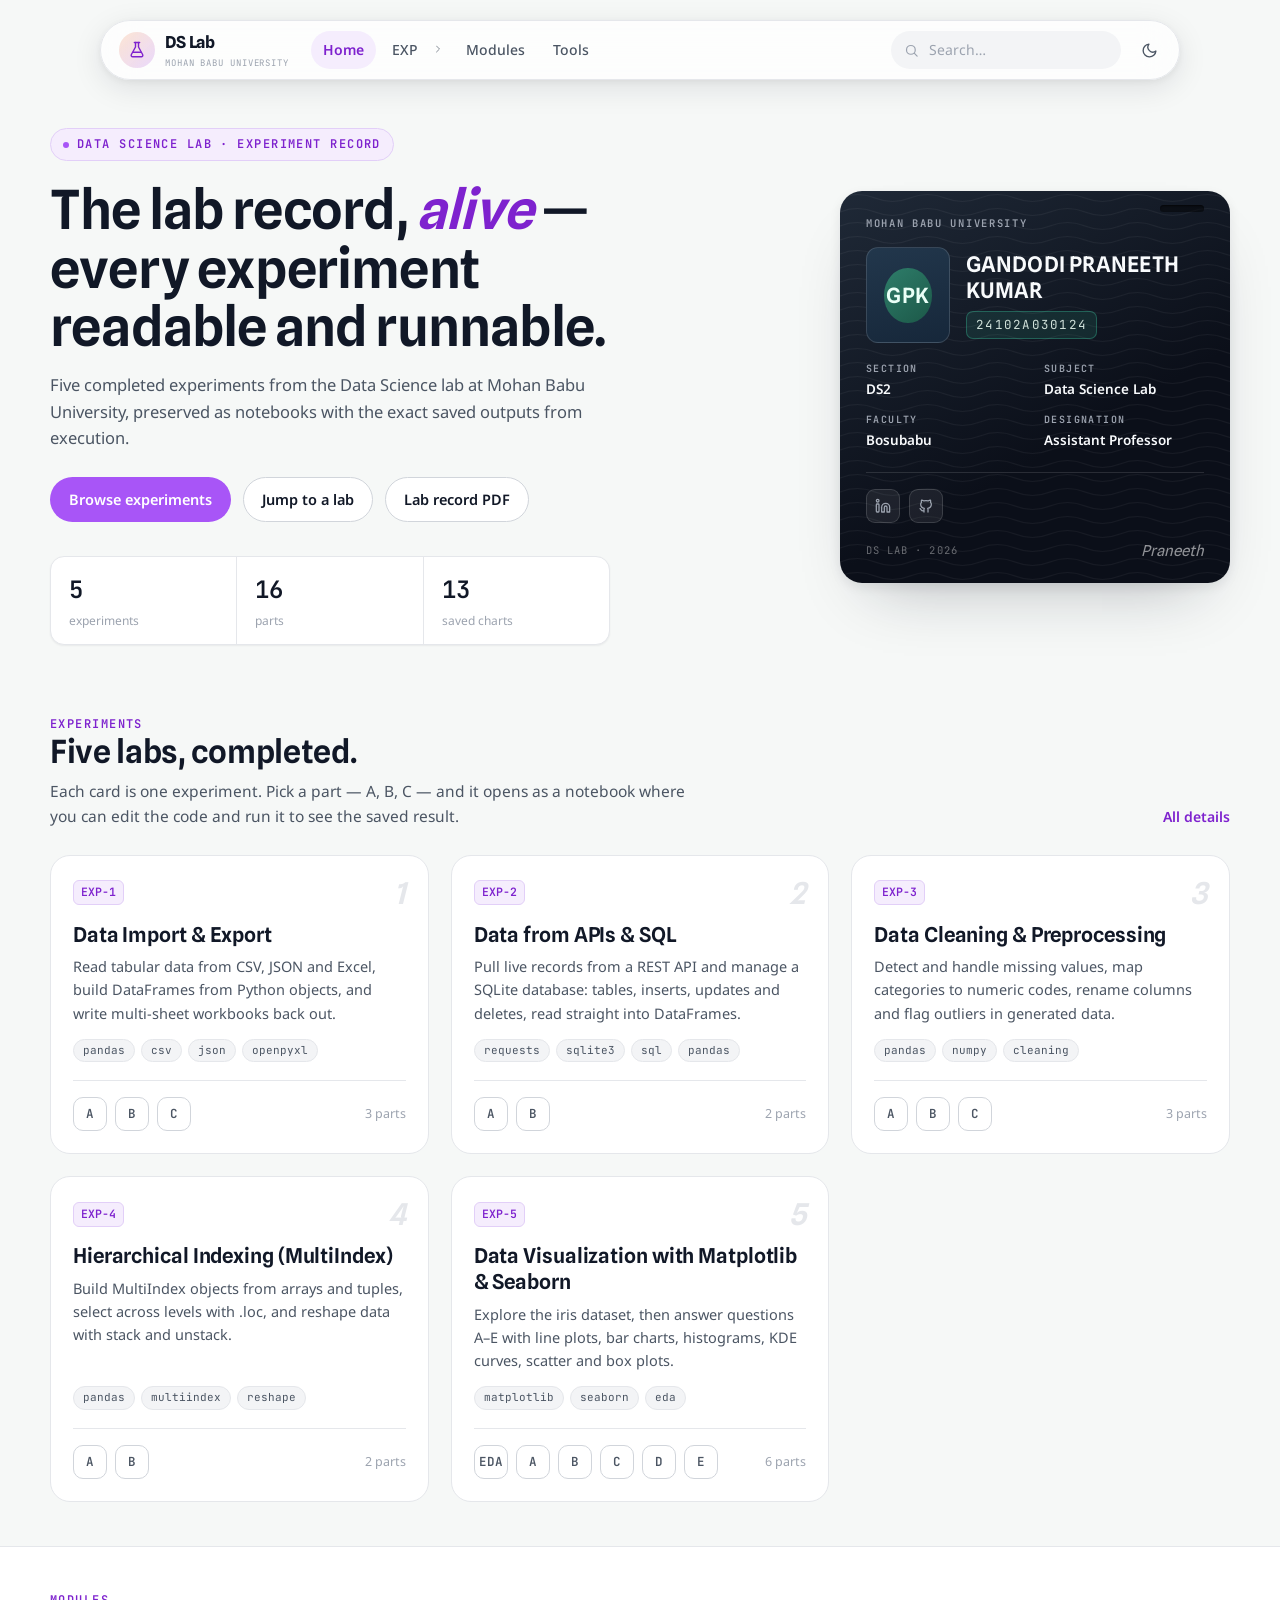
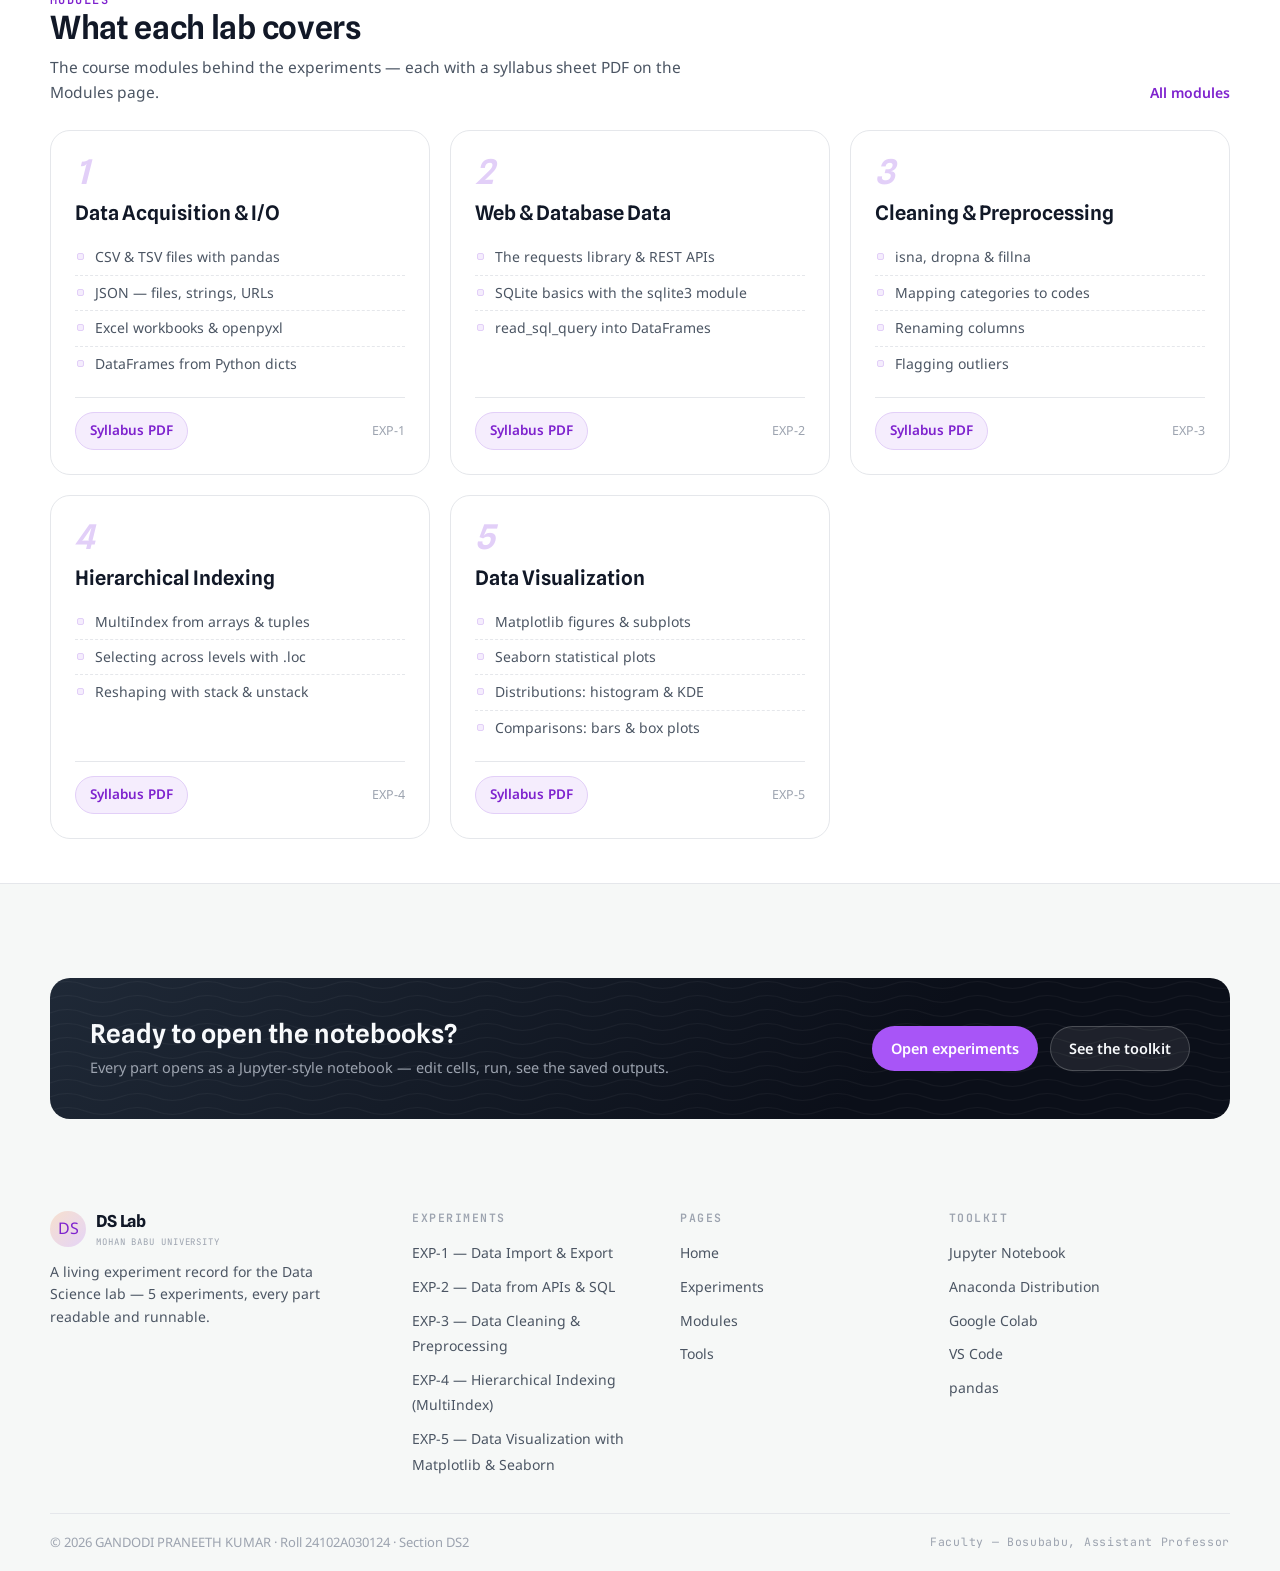
==== commit 30df6aa9: "Nav redesign: floating pill nav (Tars reference) + purple theme tokens + SVG social icons" ====
--- a/index.html
+++ b/index.html
@@ -50,8 +50,12 @@
                 <div class="idcard__row"><p class="idcard__k">Designation</p><p class="idcard__v">Assistant Professor</p></div>
               </div>
               <div class="idcard__social">
-                <a class="socialbtn" href="https://www.linkedin.com/in/your-handle" target="_blank" rel="noopener" aria-label="LinkedIn profile">in</a>
-                <a class="socialbtn" href="https://github.com/Praneeth-Gandodi" target="_blank" rel="noopener" aria-label="GitHub profile">gh</a>
+                <a class="socialbtn" href="https://www.linkedin.com/in/your-handle" target="_blank" rel="noopener" aria-label="LinkedIn profile">
+                  <svg viewBox="0 0 24 24" fill="none" stroke="currentColor" stroke-width="1.9" stroke-linecap="round" stroke-linejoin="round" aria-hidden="true"><path d="M16 8a6 6 0 0 1 6 6v7h-4v-7a2 2 0 0 0-4 0v7h-4v-7a6 6 0 0 1 6-6Z"/><rect x="2" y="9" width="4" height="12"/><circle cx="4" cy="4" r="2"/></svg>
+                </a>
+                <a class="socialbtn" href="https://github.com/Praneeth-Gandodi" target="_blank" rel="noopener" aria-label="GitHub profile">
+                  <svg viewBox="0 0 24 24" fill="none" stroke="currentColor" stroke-width="1.9" stroke-linecap="round" stroke-linejoin="round" aria-hidden="true"><path d="M9 19c-4.3 1.4-4.3-2.5-6-3m12 5v-3.5c0-1 .1-1.4-.5-2 2.8-.3 5.5-1.4 5.5-6a4.6 4.6 0 0 0-1.3-3.2 4.2 4.2 0 0 0-.1-3.2s-1.1-.3-3.5 1.3a12.3 12.3 0 0 0-6.2 0C6.5 2.8 5.4 3.1 5.4 3.1a4.2 4.2 0 0 0-.1 3.2A4.6 4.6 0 0 0 4 9.5c0 4.6 2.7 5.7 5.5 6-.6.6-.6 1.2-.5 2V21"/></svg>
+                </a>
               </div>
               <div class="idcard__foot">
                 <span>DS LAB · 2026</span>
--- a/css/tokens.css
+++ b/css/tokens.css
@@ -1,116 +1,131 @@
 /* ============================================================
    DS Lab — design tokens
-   Light academic paper theme + dark companion.
+   Light theme adopted from the Tars reference (purple accent,
+   soft off-white paper) + dark companion. Tars palette only.
    ============================================================ */
 
 :root {
-  /* type */
-  --font-display: "Fraunces", Georgia, "Times New Roman", serif;
-  --font-body: "Instrument Sans", "Segoe UI", system-ui, -apple-system, sans-serif;
-  --font-mono: "IBM Plex Mono", ui-monospace, "Cascadia Code", Consolas, monospace;
+  /* type — Spline Sans display · Noto Sans body · JetBrains Mono code */
+  --font-display: "Spline Sans", "Segoe UI", system-ui, sans-serif;
+  --font-body: "Noto Sans", "Segoe UI", system-ui, sans-serif;
+  --font-mono: "JetBrains Mono", ui-monospace, "Cascadia Code", Consolas, monospace;
 
-  /* surfaces — cool paper, not cream */
-  --paper: #f5f7f9;
+  /* gradient trio (Tars) */
+  --grad: linear-gradient(90deg, #f97316 0%, #a855f7 50%, #3b82f6 100%);
+  --grad-chip: linear-gradient(135deg, rgba(249, 115, 22, 0.18) 0%, rgba(168, 85, 247, 0.22) 100%);
+
+  /* surfaces — soft off-white */
+  --paper: #f6f8f7;
   --surface: #ffffff;
-  --surface-2: #edf1f5;
-  --surface-3: #e4eaf0;
+  --surface-2: #f3f4f6;
+  --surface-3: #e5e7eb;
 
-  /* ink */
-  --ink: #17222d;
-  --ink-2: #4e5f72;
-  --ink-3: #8794a3;
+  /* ink — slate */
+  --ink: #111827;
+  --ink-2: #4b5563;
+  --ink-3: #9ca3af;
 
   /* lines */
-  --line: #e1e7ee;
-  --line-strong: #ccd6e0;
+  --line: #e5e7eb;
+  --line-strong: #d1d5db;
 
-  /* accent — lab teal */
-  --accent: #0e7a63;
-  --accent-ink: #0a5c4b;
-  --accent-soft: #e2f0eb;
-  --accent-line: #b5d8cd;
+  /* accent — purple */
+  --accent: #a855f7;
+  --accent-ink: #7e22ce;
+  --accent-soft: #f5edfd;
+  --accent-line: #e2cff8;
 
   /* status */
-  --danger: #b3372f;
-  --danger-soft: #f9eae8;
-  --danger-line: #e7c2be;
+  --danger: #b91c1c;
+  --danger-soft: #fee2e2;
+  --danger-line: #fecaca;
 
-  /* id card */
-  --card-bg: #101b26;
-  --card-bg-2: #1a2c3d;
-  --card-ink: #f2f6f9;
-  --card-ink-2: #9fb2c4;
+  /* id card — dark slate, like Tars surface-dark */
+  --card-bg: #0b0f19;
+  --card-bg-2: #1f2937;
+  --card-ink: #f8fafc;
+  --card-ink-2: #9ca3af;
+
+  /* nav pill */
+  --nav-bg: rgba(255, 255, 255, 0.72);
+  --nav-border: #e5e7eb;
 
   /* code (light) */
-  --code-bg: #fbfcfe;
-  --code-ink: #24313f;
-  --code-kw: #7c3aed;
-  --code-st: #0e7490;
+  --code-bg: #ffffff;
+  --code-ink: #1f2937;
+  --code-kw: #ea580c;
+  --code-st: #9333ea;
   --code-nu: #b45309;
-  --code-cm: #94a1b0;
-  --code-fn: #0f5aa8;
+  --code-cm: #6b7280;
+  --code-fn: #2563eb;
   --code-de: #b45309;
   --out-bg: #ffffff;
 
   /* geometry */
-  --r-s: 8px;
-  --r-m: 12px;
-  --r-l: 18px;
+  --r-s: 10px;
+  --r-m: 14px;
+  --r-l: 20px;
 
   /* elevation */
-  --sh-s: 0 1px 2px rgba(23, 34, 45, 0.05);
-  --sh-m: 0 2px 6px rgba(23, 34, 45, 0.06), 0 12px 32px -18px rgba(23, 34, 45, 0.18);
-  --sh-l: 0 4px 12px rgba(23, 34, 45, 0.08), 0 32px 64px -32px rgba(23, 34, 45, 0.28);
-  --ring: 0 0 0 3px rgba(14, 122, 99, 0.28);
+  --sh-s: 0 1px 2px rgba(17, 24, 39, 0.06);
+  --sh-m: 0 2px 6px rgba(17, 24, 39, 0.06), 0 16px 36px -20px rgba(17, 24, 39, 0.2);
+  --sh-l: 0 4px 12px rgba(17, 24, 39, 0.08), 0 32px 64px -32px rgba(17, 24, 39, 0.3);
+  --sh-pill: 0 8px 30px rgba(17, 24, 39, 0.1), 0 2px 8px rgba(17, 24, 39, 0.06);
+  --ring: 0 0 0 3px rgba(168, 85, 247, 0.3);
 
   /* layout */
-  --nav-h: 64px;
+  --nav-top: 20px;
+  --nav-space: 104px;
   --wrap: 1180px;
 
   color-scheme: light;
 }
 
 [data-theme="dark"] {
-  --paper: #0c1218;
-  --surface: #121a23;
-  --surface-2: #1a2531;
-  --surface-3: #223040;
+  --paper: #0b0f19;
+  --surface: #111827;
+  --surface-2: #1f2937;
+  --surface-3: #374151;
 
-  --ink: #e7edf4;
-  --ink-2: #a3b2c4;
-  --ink-3: #6d7d90;
+  --ink: #f8fafc;
+  --ink-2: #cbd5e1;
+  --ink-3: #9ca3af;
 
-  --line: #223041;
-  --line-strong: #334559;
+  --line: #1f2937;
+  --line-strong: #374151;
 
-  --accent: #38c39e;
-  --accent-ink: #5cd4b4;
-  --accent-soft: #12332c;
-  --accent-line: #1f4d41;
+  --accent: #c084fc;
+  --accent-ink: #d8b4fe;
+  --accent-soft: #251a38;
+  --accent-line: #4c2a6e;
 
-  --danger: #e5766c;
-  --danger-soft: #341e1c;
-  --danger-line: #5c312c;
+  --danger: #f87171;
+  --danger-soft: #2a1416;
+  --danger-line: #57262a;
 
-  --card-bg: #16202c;
-  --card-bg-2: #1c2b3a;
-  --card-ink: #f2f6f9;
-  --card-ink-2: #9fb2c4;
+  --card-bg: #0b0f19;
+  --card-bg-2: #16203a;
+  --card-ink: #f8fafc;
+  --card-ink-2: #9ca3af;
 
-  --code-bg: #0e151d;
-  --code-ink: #d7e0ea;
-  --code-kw: #c398f0;
-  --code-st: #6fcab8;
-  --code-nu: #e0aa62;
-  --code-cm: #5d6f82;
-  --code-fn: #82aaff;
-  --code-de: #e0aa62;
-  --out-bg: #0e151d;
+  --nav-bg: rgba(17, 24, 39, 0.72);
+  --nav-border: #1f2937;
+
+  --code-bg: #0b0f19;
+  --code-ink: #e5e7eb;
+  --code-kw: #fb923c;
+  --code-st: #c084fc;
+  --code-nu: #fbbf24;
+  --code-cm: #6b7280;
+  --code-fn: #93c5fd;
+  --code-de: #fbbf24;
+  --out-bg: #0b0f19;
 
   --sh-s: 0 1px 2px rgba(0, 0, 0, 0.4);
   --sh-m: 0 2px 6px rgba(0, 0, 0, 0.45), 0 12px 32px -18px rgba(0, 0, 0, 0.55);
   --sh-l: 0 4px 12px rgba(0, 0, 0, 0.5), 0 32px 64px -32px rgba(0, 0, 0, 0.7);
-  --ring: 0 0 0 3px rgba(56, 195, 158, 0.3);
+  --sh-pill: 0 8px 30px rgba(0, 0, 0, 0.45), 0 2px 8px rgba(0, 0, 0, 0.3);
+  --ring: 0 0 0 3px rgba(192, 132, 252, 0.35);
 
   color-scheme: dark;
 }
--- a/css/site.css
+++ b/css/site.css
@@ -2,7 +2,7 @@
    DS Lab — site styles
    Light academic paper theme · lab-teal accent · Fraunces display
    ============================================================ */
-@import url("https://fonts.googleapis.com/css2?family=Fraunces:opsz,wght@9..144,500;9..144,600;9..144,700&family=Instrument+Sans:wght@400;500;600;700&family=IBM+Plex+Mono:wght@400;500;600&display=swap");
+@import url("https://fonts.googleapis.com/css2?family=Spline+Sans:wght@400;500;600;700&family=Noto+Sans:wght@400;500;600;700&family=JetBrains+Mono:wght@400;500;600&display=swap");
 
 /* ---------- base ---------- */
 *,
@@ -140,57 +140,82 @@
   flex: none;
 }
 
-/* ---------- nav ---------- */
+/* ---------- nav: floating pill ---------- */
 .nav {
-  position: sticky;
-  top: 0;
+  position: fixed;
+  top: var(--nav-top);
+  left: 0;
+  right: 0;
   z-index: 60;
-  background: color-mix(in srgb, var(--paper) 86%, transparent);
-  -webkit-backdrop-filter: blur(10px);
-  backdrop-filter: blur(10px);
-  border-bottom: 1px solid var(--line);
+  display: flex;
+  justify-content: center;
+  padding: 0 16px;
+  pointer-events: none;
 }
 
 .nav__inner {
-  height: var(--nav-h);
-  display: flex;
-  align-items: center;
-  gap: 20px;
+  pointer-events: auto;
+  width: 100%;
+  max-width: 1080px;
+  height: 60px;
+  display: flex;
+  align-items: center;
+  gap: 18px;
+  padding: 0 12px 0 18px;
+  background: var(--nav-bg);
+  -webkit-backdrop-filter: blur(18px);
+  backdrop-filter: blur(18px);
+  border: 1px solid var(--nav-border);
+  border-radius: 999px;
+  box-shadow: var(--sh-pill);
+  transition: border-color 0.25s ease, box-shadow 0.25s ease;
+}
+
+.nav__inner:hover {
+  border-color: var(--accent-line);
 }
 
 .brand {
   display: flex;
   align-items: center;
-  gap: 11px;
-  margin-right: 6px;
+  gap: 10px;
+  margin-right: 4px;
 }
 
 .brand__mark {
-  width: 38px;
-  height: 38px;
+  width: 36px;
+  height: 36px;
   flex: none;
   display: grid;
   place-items: center;
-  border-radius: 11px;
-  background: linear-gradient(135deg, var(--accent) 0%, #0b5d4d 100%);
-  color: #fff;
-  font-family: var(--font-display);
-  font-size: 17px;
-  font-weight: 700;
-  box-shadow: var(--sh-s);
+  border-radius: 50%;
+  background: var(--grad-chip);
+  color: var(--accent-ink);
+  transition: transform 0.2s ease;
+}
+
+.brand:hover .brand__mark {
+  transform: scale(1.06);
+}
+
+.brand__mark svg {
+  width: 18px;
+  height: 18px;
 }
 
 .brand__name {
   font-family: var(--font-display);
-  font-size: 18px;
-  font-weight: 600;
+  font-size: 16.5px;
+  font-weight: 700;
   color: var(--ink);
-  line-height: 1.1;
+  line-height: 1.15;
+  letter-spacing: -0.01em;
 }
 
 .brand__sub {
-  font-family: var(--font-mono);
-  font-size: 10.5px;
+  display: block;
+  font-family: var(--font-mono);
+  font-size: 9px;
   letter-spacing: 0.1em;
   text-transform: uppercase;
   color: var(--ink-3);
@@ -199,24 +224,43 @@
 .nav__links {
   display: flex;
   align-items: center;
-  gap: 2px;
+  gap: 4px;
 }
 
 .nav__link {
+  position: relative;
   display: inline-flex;
   align-items: center;
-  gap: 7px;
-  padding: 8px 13px;
+  gap: 6px;
+  padding: 8px 12px;
   border-radius: 999px;
-  font-size: 14.5px;
+  font-size: 14px;
   font-weight: 500;
   color: var(--ink-2);
   transition: color 0.15s ease, background 0.15s ease;
 }
 
+.nav__link::after {
+  content: "";
+  position: absolute;
+  left: 12px;
+  right: 12px;
+  bottom: 3px;
+  height: 2px;
+  border-radius: 2px;
+  background: var(--grad);
+  transform: scaleX(0);
+  transform-origin: left;
+  transition: transform 0.22s ease;
+}
+
 .nav__link:hover {
-  color: var(--ink);
-  background: var(--surface-2);
+  color: var(--accent-ink);
+  background: transparent;
+}
+
+.nav__link:hover::after {
+  transform: scaleX(1);
 }
 
 .nav__link--active {
@@ -225,9 +269,13 @@
   font-weight: 600;
 }
 
+.nav__link--active::after {
+  transform: scaleX(0);
+}
+
 .nav__link svg {
-  width: 13px;
-  height: 13px;
+  width: 12px;
+  height: 12px;
   opacity: 0.7;
 }
 
@@ -243,17 +291,18 @@
   display: flex;
   align-items: center;
   gap: 8px;
-  width: 250px;
-  height: 40px;
+  width: 230px;
+  height: 38px;
   padding: 0 12px;
+  background: var(--surface-2);
+  border: 1px solid transparent;
+  border-radius: 999px;
+  transition: border-color 0.15s ease, box-shadow 0.15s ease, background 0.15s ease, width 0.2s ease;
+}
+
+.searchbox:focus-within {
+  width: 280px;
   background: var(--surface);
-  border: 1px solid var(--line-strong);
-  border-radius: 999px;
-  transition: border-color 0.15s ease, box-shadow 0.15s ease, width 0.2s ease;
-}
-
-.searchbox:focus-within {
-  width: 300px;
   border-color: var(--accent-line);
   box-shadow: var(--ring);
 }
@@ -281,22 +330,22 @@
 }
 
 .iconbtn {
-  width: 40px;
-  height: 40px;
+  width: 36px;
+  height: 36px;
   flex: none;
   display: flex;
   align-items: center;
   justify-content: center;
-  border-radius: 999px;
-  border: 1px solid var(--line-strong);
-  background: var(--surface);
+  border-radius: 50%;
+  border: 1px solid transparent;
+  background: transparent;
   color: var(--ink-2);
-  transition: color 0.15s ease, border-color 0.15s ease;
+  transition: color 0.15s ease, background 0.15s ease, border-color 0.15s ease;
 }
 
 .iconbtn:hover {
   color: var(--accent-ink);
-  border-color: var(--accent-line);
+  background: var(--surface-2);
 }
 
 .iconbtn svg {
@@ -320,7 +369,7 @@
 /* nav exp dropdown */
 .expmenu {
   position: absolute;
-  top: calc(100% + 10px);
+  top: calc(100% + 14px);
   left: 0;
   width: 380px;
   background: var(--surface);
@@ -466,8 +515,15 @@
 
 .msearch {
   display: none;
-  border-bottom: 1px solid var(--line);
+  position: fixed;
+  top: calc(var(--nav-top) + 76px);
+  left: 16px;
+  right: 16px;
+  z-index: 58;
   background: var(--surface);
+  border: 1px solid var(--line);
+  border-radius: var(--r-m);
+  box-shadow: var(--sh-l);
 }
 
 .msearch--open {
@@ -475,16 +531,41 @@
 }
 
 .msearch .searchbox {
-  width: calc(100% - 32px);
-  margin: 10px 16px;
+  width: 100%;
+  height: 46px;
+  margin: 0;
+  padding: 0 16px;
+  background: transparent;
+  border-radius: var(--r-m);
+}
+
+.msearch .searchbox:focus-within {
+  box-shadow: none;
+}
+
+.msearch .searchpop {
+  position: static;
+  width: 100%;
+  max-height: 320px;
+  border: none;
+  border-top: 1px solid var(--line);
+  border-radius: 0 0 var(--r-m) var(--r-m);
+  box-shadow: none;
 }
 
 /* mobile menu */
 .mmenu {
   display: none;
-  border-bottom: 1px solid var(--line);
+  position: fixed;
+  top: calc(var(--nav-top) + 76px);
+  left: 16px;
+  right: 16px;
+  z-index: 58;
   background: var(--surface);
-  padding: 8px 16px 14px;
+  border: 1px solid var(--line);
+  border-radius: var(--r-m);
+  box-shadow: var(--sh-l);
+  padding: 10px;
 }
 
 .mmenu--open {
@@ -493,20 +574,22 @@
 
 .mmenu a {
   display: block;
-  padding: 10px 4px;
-  font-size: 15px;
+  padding: 11px 12px;
+  font-size: 14.5px;
   font-weight: 500;
   color: var(--ink);
-  border-bottom: 1px solid var(--line);
-}
-
-.mmenu a:last-child {
-  border-bottom: none;
+  border-radius: var(--r-s);
+  transition: background 0.12s ease, color 0.12s ease;
+}
+
+.mmenu a:hover {
+  background: var(--accent-soft);
+  color: var(--accent-ink);
 }
 
 /* ---------- page hero ---------- */
 .hero {
-  padding: 68px 0 30px;
+  padding: calc(var(--nav-space) + 30px) 0 30px;
 }
 
 .hero__eyebrow {
@@ -557,7 +640,7 @@
 
 /* home hero layout */
 .homehero {
-  padding: 60px 0 26px;
+  padding: calc(var(--nav-space) + 24px) 0 26px;
 }
 
 .homehero__grid {
@@ -811,6 +894,11 @@
 .socialbtn svg {
   width: 16px;
   height: 16px;
+}
+
+/* fix: linkedin rect needs fill for proper look at stroke style */
+.socialbtn svg rect {
+  rx: 1;
 }
 
 .idcard__foot {
@@ -2048,7 +2136,7 @@
 
   .hero,
   .homehero {
-    padding-top: 40px;
+    padding-top: calc(var(--nav-space) + 6px);
   }
 
   .expgrid {
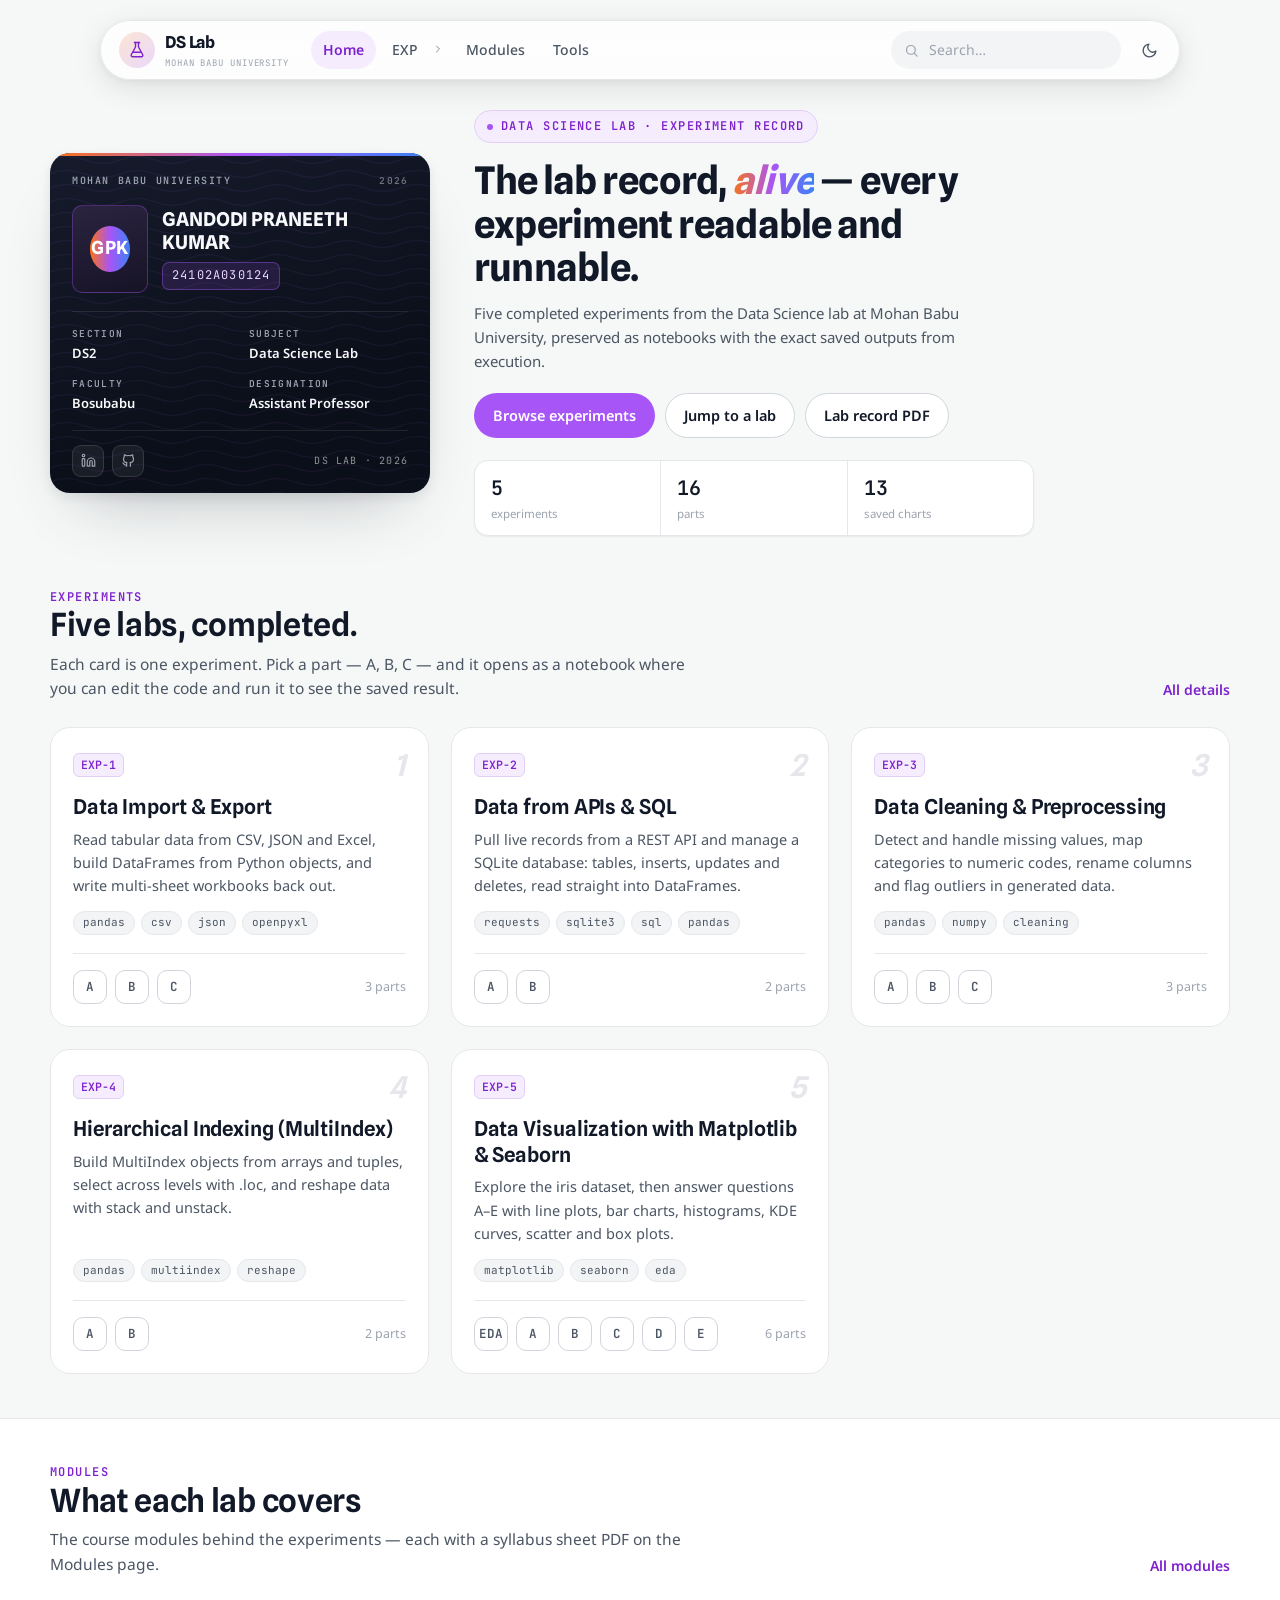
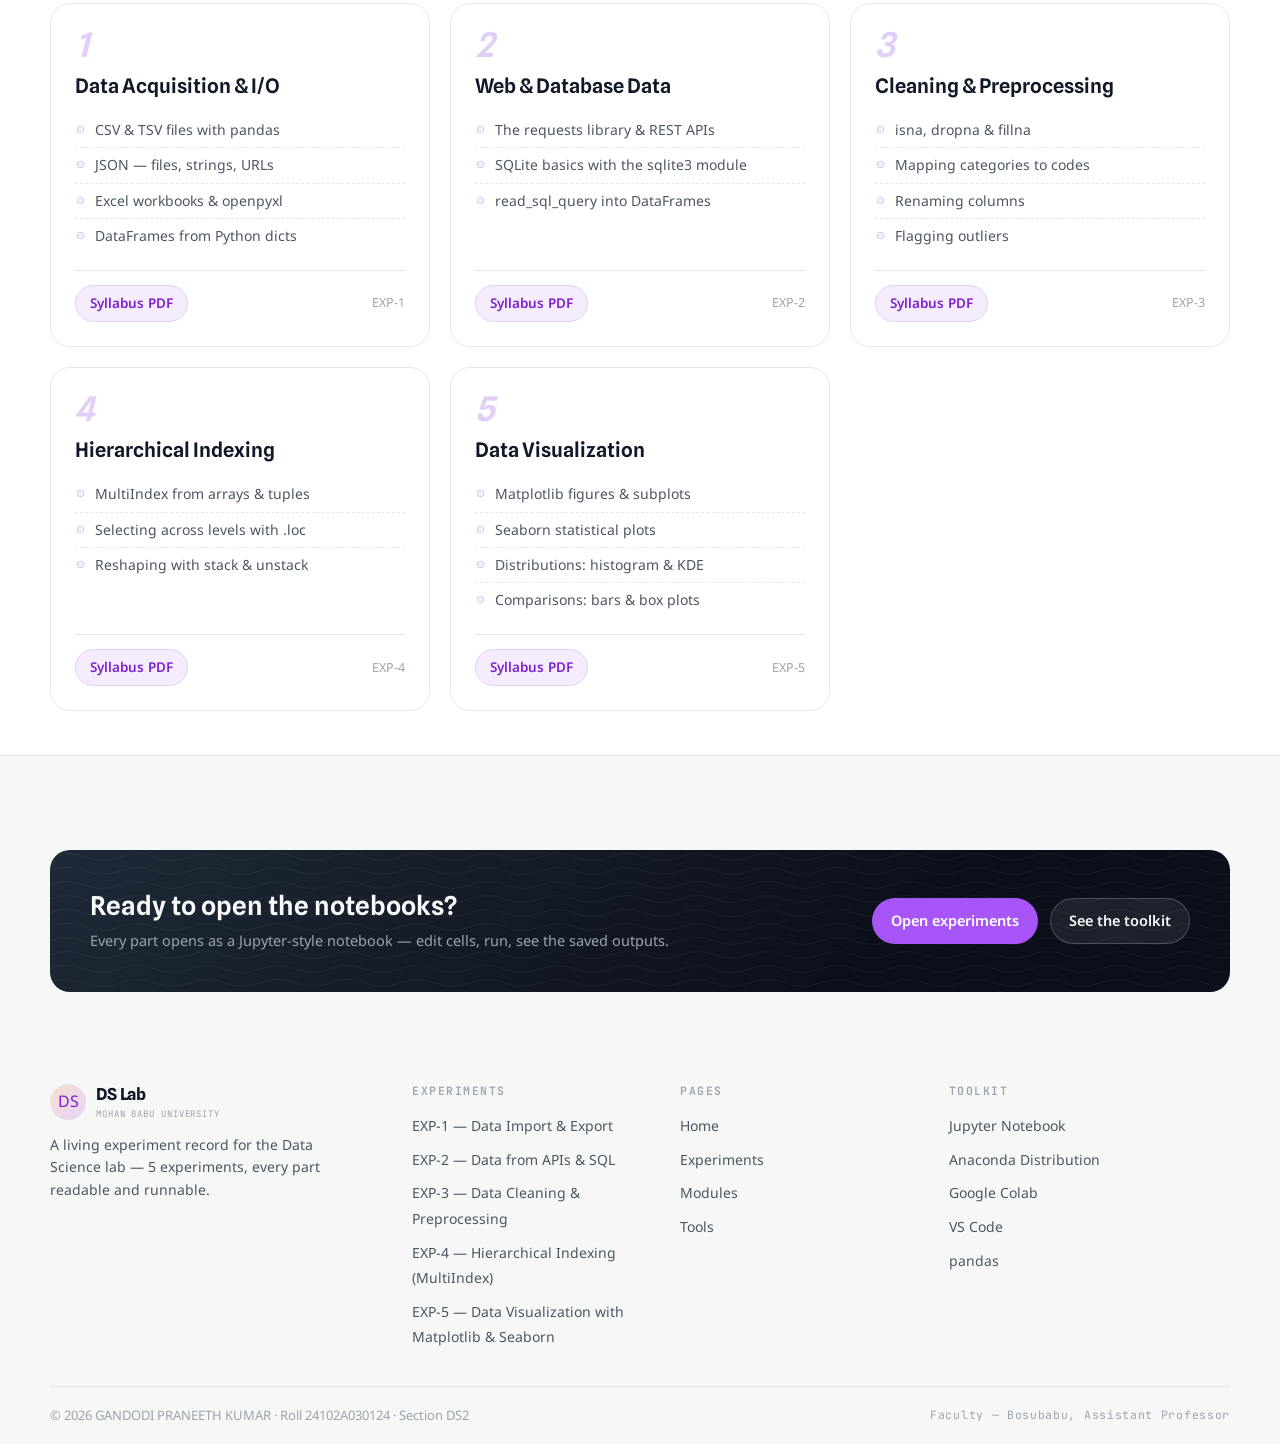
==== commit f9ab366e: "Home: redesign ID card (purple accents, tighter structure) + compact identity band" ====
--- a/index.html
+++ b/index.html
@@ -16,24 +16,12 @@
     <section class="homehero">
       <div class="wrap">
         <div class="homehero__grid">
-          <div>
-            <span class="hero__eyebrow">Data Science Lab · Experiment Record</span>
-            <h1 class="hero__title">The lab record, <em>alive</em> — every experiment readable and runnable.</h1>
-            <p class="hero__desc">Five completed experiments from the Data Science lab at Mohan Babu University, preserved as notebooks with the exact saved outputs from execution.</p>
-            <div style="display:flex;gap:12px;margin-top:26px;flex-wrap:wrap">
-              <a class="btn btn--primary" href="experiments.html">Browse experiments</a>
-              <a class="btn btn--ghost" href="#experiments">Jump to a lab</a>
-              <a class="btn btn--ghost" href="assets/pdf/lab-record.pdf" target="_blank" rel="noopener">Lab record PDF</a>
-            </div>
-            <div class="homehero__stats">
-              <div class="stat"><p class="stat__num" id="stat-labs">—</p><p class="stat__label">experiments</p></div>
-              <div class="stat"><p class="stat__num" id="stat-parts">—</p><p class="stat__label">parts</p></div>
-              <div class="stat"><p class="stat__num" id="stat-charts">13</p><p class="stat__label">saved charts</p></div>
-            </div>
-          </div>
           <aside>
             <article class="idcard" aria-label="Student ID card">
-              <p class="idcard__uni">Mohan Babu University</p>
+              <div class="idcard__uni">
+                <span>Mohan Babu University</span>
+                <span class="idcard__yr">2026</span>
+              </div>
               <div class="idcard__head">
                 <div class="idcard__photoWrap">
                   <div class="idcard__photo">GPK</div>
@@ -50,19 +38,33 @@
                 <div class="idcard__row"><p class="idcard__k">Designation</p><p class="idcard__v">Assistant Professor</p></div>
               </div>
               <div class="idcard__social">
-                <a class="socialbtn" href="https://www.linkedin.com/in/your-handle" target="_blank" rel="noopener" aria-label="LinkedIn profile">
-                  <svg viewBox="0 0 24 24" fill="none" stroke="currentColor" stroke-width="1.9" stroke-linecap="round" stroke-linejoin="round" aria-hidden="true"><path d="M16 8a6 6 0 0 1 6 6v7h-4v-7a2 2 0 0 0-4 0v7h-4v-7a6 6 0 0 1 6-6Z"/><rect x="2" y="9" width="4" height="12"/><circle cx="4" cy="4" r="2"/></svg>
-                </a>
-                <a class="socialbtn" href="https://github.com/Praneeth-Gandodi" target="_blank" rel="noopener" aria-label="GitHub profile">
-                  <svg viewBox="0 0 24 24" fill="none" stroke="currentColor" stroke-width="1.9" stroke-linecap="round" stroke-linejoin="round" aria-hidden="true"><path d="M9 19c-4.3 1.4-4.3-2.5-6-3m12 5v-3.5c0-1 .1-1.4-.5-2 2.8-.3 5.5-1.4 5.5-6a4.6 4.6 0 0 0-1.3-3.2 4.2 4.2 0 0 0-.1-3.2s-1.1-.3-3.5 1.3a12.3 12.3 0 0 0-6.2 0C6.5 2.8 5.4 3.1 5.4 3.1a4.2 4.2 0 0 0-.1 3.2A4.6 4.6 0 0 0 4 9.5c0 4.6 2.7 5.7 5.5 6-.6.6-.6 1.2-.5 2V21"/></svg>
-                </a>
-              </div>
-              <div class="idcard__foot">
-                <span>DS LAB · 2026</span>
-                <span class="idcard__sig">Praneeth</span>
+                <div class="idcard__handles">
+                  <a class="socialbtn" href="https://www.linkedin.com/in/your-handle" target="_blank" rel="noopener" aria-label="LinkedIn profile">
+                    <svg viewBox="0 0 24 24" fill="none" stroke="currentColor" stroke-width="1.9" stroke-linecap="round" stroke-linejoin="round" aria-hidden="true"><path d="M16 8a6 6 0 0 1 6 6v7h-4v-7a2 2 0 0 0-4 0v7h-4v-7a6 6 0 0 1 6-6Z"/><rect x="2" y="9" width="4" height="12"/><circle cx="4" cy="4" r="2"/></svg>
+                  </a>
+                  <a class="socialbtn" href="https://github.com/Praneeth-Gandodi" target="_blank" rel="noopener" aria-label="GitHub profile">
+                    <svg viewBox="0 0 24 24" fill="none" stroke="currentColor" stroke-width="1.9" stroke-linecap="round" stroke-linejoin="round" aria-hidden="true"><path d="M9 19c-4.3 1.4-4.3-2.5-6-3m12 5v-3.5c0-1 .1-1.4-.5-2 2.8-.3 5.5-1.4 5.5-6a4.6 4.6 0 0 0-1.3-3.2 4.2 4.2 0 0 0-.1-3.2s-1.1-.3-3.5 1.3a12.3 12.3 0 0 0-6.2 0C6.5 2.8 5.4 3.1 5.4 3.1a4.2 4.2 0 0 0-.1 3.2A4.6 4.6 0 0 0 4 9.5c0 4.6 2.7 5.7 5.5 6-.6.6-.6 1.2-.5 2V21"/></svg>
+                  </a>
+                </div>
+                <span class="idcard__sig">DS LAB · 2026</span>
               </div>
             </article>
           </aside>
+          <div>
+            <span class="hero__eyebrow">Data Science Lab · Experiment Record</span>
+            <h1 class="hero__title">The lab record, <em>alive</em> — every experiment readable and runnable.</h1>
+            <p class="hero__desc">Five completed experiments from the Data Science lab at Mohan Babu University, preserved as notebooks with the exact saved outputs from execution.</p>
+            <div style="display:flex;gap:10px;margin-top:20px;flex-wrap:wrap">
+              <a class="btn btn--primary" href="experiments.html">Browse experiments</a>
+              <a class="btn btn--ghost" href="#experiments">Jump to a lab</a>
+              <a class="btn btn--ghost" href="assets/pdf/lab-record.pdf" target="_blank" rel="noopener">Lab record PDF</a>
+            </div>
+            <div class="homehero__stats">
+              <div class="stat"><p class="stat__num" id="stat-labs">—</p><p class="stat__label">experiments</p></div>
+              <div class="stat"><p class="stat__num" id="stat-parts">—</p><p class="stat__label">parts</p></div>
+              <div class="stat"><p class="stat__num" id="stat-charts">13</p><p class="stat__label">saved charts</p></div>
+            </div>
+          </div>
         </div>
       </div>
     </section>
--- a/css/site.css
+++ b/css/site.css
@@ -618,42 +618,51 @@
 
 .hero__title {
   font-family: var(--font-display);
-  font-size: clamp(34px, 5vw, 54px);
-  line-height: 1.08;
-  font-weight: 600;
-  letter-spacing: -0.015em;
-  margin-top: 20px;
-  max-width: 620px;
+  font-size: clamp(26px, 3.4vw, 38px);
+  line-height: 1.14;
+  font-weight: 700;
+  letter-spacing: -0.02em;
+  margin-top: 16px;
+  max-width: 560px;
 }
 
 .hero__title em {
   font-style: italic;
-  color: var(--accent-ink);
+  background: var(--grad);
+  -webkit-background-clip: text;
+  background-clip: text;
+  -webkit-text-fill-color: transparent;
+  color: var(--accent);
 }
 
 .hero__desc {
-  margin-top: 16px;
-  max-width: 560px;
-  font-size: 16.5px;
+  margin-top: 12px;
+  max-width: 520px;
+  font-size: 15px;
   color: var(--ink-2);
 }
 
-/* home hero layout */
+/* home hero layout — compact identity band, card leads */
 .homehero {
-  padding: calc(var(--nav-space) + 24px) 0 26px;
+  padding: calc(var(--nav-space) + 6px) 0 8px;
 }
 
 .homehero__grid {
   display: grid;
-  grid-template-columns: minmax(0, 1fr) 390px;
-  gap: 56px;
-  align-items: center;
+  grid-template-columns: 380px minmax(0, 1fr);
+  gap: 44px;
+  align-items: center;
+}
+
+.homehero .idcard {
+  margin: 0;
+  max-width: none;
 }
 
 .homehero__stats {
   display: flex;
   gap: 0;
-  margin-top: 34px;
+  margin-top: 22px;
   border: 1px solid var(--line);
   border-radius: var(--r-m);
   background: var(--surface);
@@ -664,7 +673,7 @@
 
 .stat {
   flex: 1;
-  padding: 14px 18px;
+  padding: 11px 16px;
 }
 
 .stat + .stat {
@@ -673,13 +682,13 @@
 
 .stat__num {
   font-family: var(--font-mono);
-  font-size: 24px;
+  font-size: 20px;
   font-weight: 600;
   color: var(--ink);
 }
 
 .stat__label {
-  font-size: 12px;
+  font-size: 11.5px;
   color: var(--ink-3);
   margin-top: 1px;
 }
@@ -735,110 +744,117 @@
 /* ---------- ID card (signature) ---------- */
 .idcard {
   position: relative;
-  background: linear-gradient(150deg, var(--card-bg-2) 0%, var(--card-bg) 62%);
+  background: linear-gradient(160deg, #161b2c 0%, #0b0f19 70%);
   color: var(--card-ink);
-  border-radius: 22px;
-  padding: 24px 26px 20px;
+  border-radius: var(--r-l);
+  padding: 20px 22px 16px;
   box-shadow: var(--sh-l);
   overflow: hidden;
   max-width: 400px;
 }
 
 .idcard::before {
-  /* guilloche-style wave texture */
+  /* guilloche-style arc texture, purple tinted */
   content: "";
   position: absolute;
   inset: 0;
-  background-image: url("data:image/svg+xml,%3Csvg xmlns='http://www.w3.org/2000/svg' width='140' height='14' viewBox='0 0 140 14'%3E%3Cpath d='M0 7 Q 17.5 0 35 7 T 70 7 T 105 7 T 140 7' fill='none' stroke='%23ffffff' stroke-opacity='0.05' stroke-width='1.1'/%3E%3C/svg%3E");
+  background-image: url("data:image/svg+xml,%3Csvg xmlns='http://www.w3.org/2000/svg' width='140' height='14' viewBox='0 0 140 14'%3E%3Cpath d='M0 7 Q 17.5 0 35 7 T 70 7 T 105 7 T 140 7' fill='none' stroke='%23a855f7' stroke-opacity='0.09' stroke-width='1.1'/%3E%3C/svg%3E");
   background-size: 140px 14px;
   pointer-events: none;
 }
 
 .idcard::after {
-  /* punch slot like a physical badge */
+  /* top accent stripe + punch slot combined: stripe */
   content: "";
   position: absolute;
-  top: 14px;
-  right: 26px;
-  width: 44px;
-  height: 7px;
-  border-radius: 999px;
-  background: rgba(0, 0, 0, 0.45);
-  box-shadow: inset 0 1px 2px rgba(0, 0, 0, 0.6);
+  top: 0;
+  left: 0;
+  right: 0;
+  height: 3px;
+  background: var(--grad);
 }
 
 .idcard__uni {
-  position: relative;
-  font-family: var(--font-mono);
-  font-size: 10.5px;
+  display: flex;
+  align-items: center;
+  justify-content: space-between;
+  font-family: var(--font-mono);
+  font-size: 10px;
   font-weight: 600;
   letter-spacing: 0.16em;
   text-transform: uppercase;
   color: var(--card-ink-2);
 }
 
+.idcard__yr {
+  font-size: 9.5px;
+  color: rgba(255, 255, 255, 0.4);
+  letter-spacing: 0.12em;
+}
+
 .idcard__head {
-  position: relative;
-  display: flex;
-  align-items: center;
-  gap: 16px;
+  display: flex;
+  align-items: center;
+  gap: 14px;
   margin-top: 16px;
 }
 
 .idcard__photoWrap {
   position: relative;
-  width: 84px;
-  height: 96px;
+  width: 76px;
+  height: 88px;
   flex: none;
-  border-radius: 12px;
-  background: linear-gradient(165deg, #22374c 0%, #16273a 100%);
-  border: 1px solid rgba(255, 255, 255, 0.14);
+  border-radius: var(--r-s);
+  background: linear-gradient(165deg, #2a2440 0%, #171326 100%);
+  border: 1px solid rgba(168, 85, 247, 0.35);
   display: grid;
   place-items: center;
   overflow: hidden;
 }
 
 .idcard__photo {
-  width: 58%;
-  height: 58%;
+  width: 54%;
+  height: 54%;
   border-radius: 50%;
   display: grid;
   place-items: center;
-  background: linear-gradient(140deg, #2e7d6a 0%, #1c5848 100%);
-  color: #eafff7;
+  background: var(--grad);
+  color: #fff;
   font-family: var(--font-display);
-  font-size: 21px;
-  font-weight: 600;
+  font-size: 18px;
+  font-weight: 700;
   letter-spacing: 0.02em;
 }
 
 .idcard__uname {
   font-family: var(--font-display);
-  font-size: 21.5px;
-  font-weight: 600;
-  line-height: 1.2;
-  letter-spacing: 0.005em;
+  font-size: 19px;
+  font-weight: 700;
+  line-height: 1.22;
+  letter-spacing: -0.005em;
 }
 
 .idcard__uroll {
   display: inline-block;
-  margin-top: 7px;
-  font-family: var(--font-mono);
-  font-size: 12.5px;
+  margin-top: 8px;
+  font-family: var(--font-mono);
+  font-size: 12px;
   letter-spacing: 0.1em;
-  color: #cfe0d9;
-  background: rgba(56, 195, 158, 0.12);
-  border: 1px solid rgba(56, 195, 158, 0.35);
+  color: #e9d5ff;
+  background: rgba(168, 85, 247, 0.14);
+  border: 1px solid rgba(168, 85, 247, 0.4);
   border-radius: 7px;
   padding: 3px 9px;
 }
 
 .idcard__rows {
-  position: relative;
   margin-top: 18px;
   display: grid;
   grid-template-columns: 1fr 1fr;
-  gap: 11px 18px;
+  gap: 12px 18px;
+  padding: 14px 0 16px;
+  border-top: 1px solid rgba(255, 255, 255, 0.09);
+  border-bottom: 1px solid rgba(255, 255, 255, 0.09);
 }
 
 .idcard__row {
@@ -847,7 +863,7 @@
 
 .idcard__k {
   font-family: var(--font-mono);
-  font-size: 10px;
+  font-size: 9.5px;
   font-weight: 600;
   letter-spacing: 0.14em;
   text-transform: uppercase;
@@ -855,7 +871,7 @@
 }
 
 .idcard__v {
-  font-size: 13.5px;
+  font-size: 13px;
   font-weight: 600;
   color: var(--card-ink);
   margin-top: 2px;
@@ -865,35 +881,40 @@
 }
 
 .idcard__social {
-  position: relative;
-  display: flex;
+  display: flex;
+  align-items: center;
+  justify-content: space-between;
   gap: 9px;
-  margin-top: 20px;
-  padding-top: 16px;
-  border-top: 1px solid rgba(255, 255, 255, 0.12);
+  margin-top: 14px;
+}
+
+.idcard__handles {
+  display: flex;
+  gap: 8px;
 }
 
 .socialbtn {
-  width: 34px;
-  height: 34px;
+  width: 32px;
+  height: 32px;
   display: grid;
   place-items: center;
   border-radius: 9px;
-  background: rgba(255, 255, 255, 0.07);
-  border: 1px solid rgba(255, 255, 255, 0.14);
+  background: rgba(255, 255, 255, 0.06);
+  border: 1px solid rgba(255, 255, 255, 0.12);
   color: var(--card-ink-2);
-  transition: background 0.15s ease, color 0.15s ease, transform 0.15s ease;
+  transition: background 0.15s ease, color 0.15s ease, transform 0.15s ease, border-color 0.15s ease;
 }
 
 .socialbtn:hover {
-  background: rgba(56, 195, 158, 0.2);
-  color: #d9fff2;
+  background: rgba(168, 85, 247, 0.22);
+  border-color: rgba(168, 85, 247, 0.4);
+  color: #f3e8ff;
   transform: translateY(-2px);
 }
 
 .socialbtn svg {
-  width: 16px;
-  height: 16px;
+  width: 15px;
+  height: 15px;
 }
 
 /* fix: linkedin rect needs fill for proper look at stroke style */
@@ -902,25 +923,23 @@
 }
 
 .idcard__foot {
-  position: relative;
   display: flex;
   justify-content: space-between;
   align-items: center;
-  margin-top: 16px;
-  font-family: var(--font-mono);
-  font-size: 10.5px;
-  letter-spacing: 0.1em;
+  margin-top: 12px;
+  font-family: var(--font-mono);
+  font-size: 10px;
+  letter-spacing: 0.12em;
   text-transform: uppercase;
   color: rgba(255, 255, 255, 0.38);
 }
 
 .idcard__sig {
-  font-style: italic;
-  font-family: var(--font-display);
-  font-size: 15px;
+  font-family: var(--font-mono);
+  font-size: 10px;
+  font-style: normal;
   color: rgba(255, 255, 255, 0.55);
-  text-transform: none;
-  letter-spacing: 0;
+  letter-spacing: 0.12em;
 }
 
 /* ---------- experiment cards ---------- */
@@ -2096,10 +2115,13 @@
 
   .homehero__grid {
     grid-template-columns: 1fr;
+    gap: 24px;
   }
 
   .homehero .idcard {
+    max-width: 400px;
     margin: 0 auto;
+    width: 100%;
   }
 
   .labgrid {
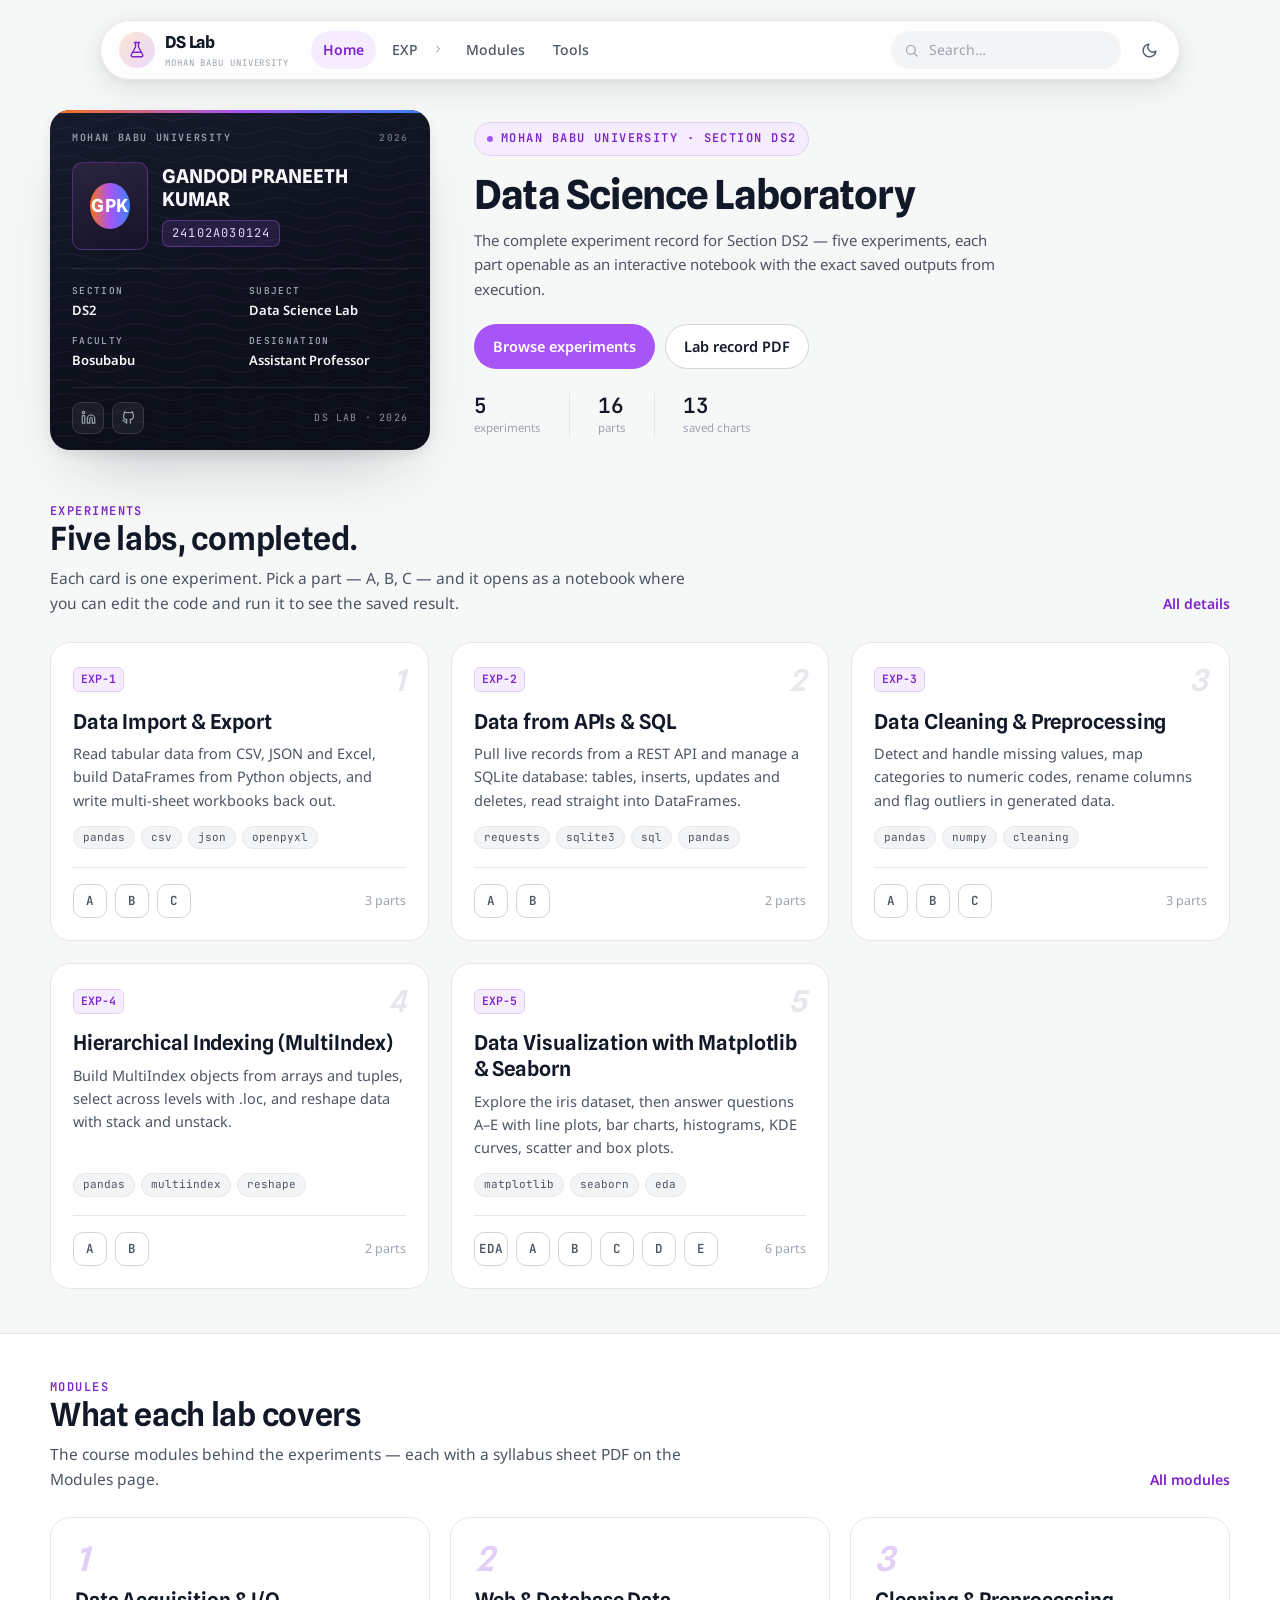
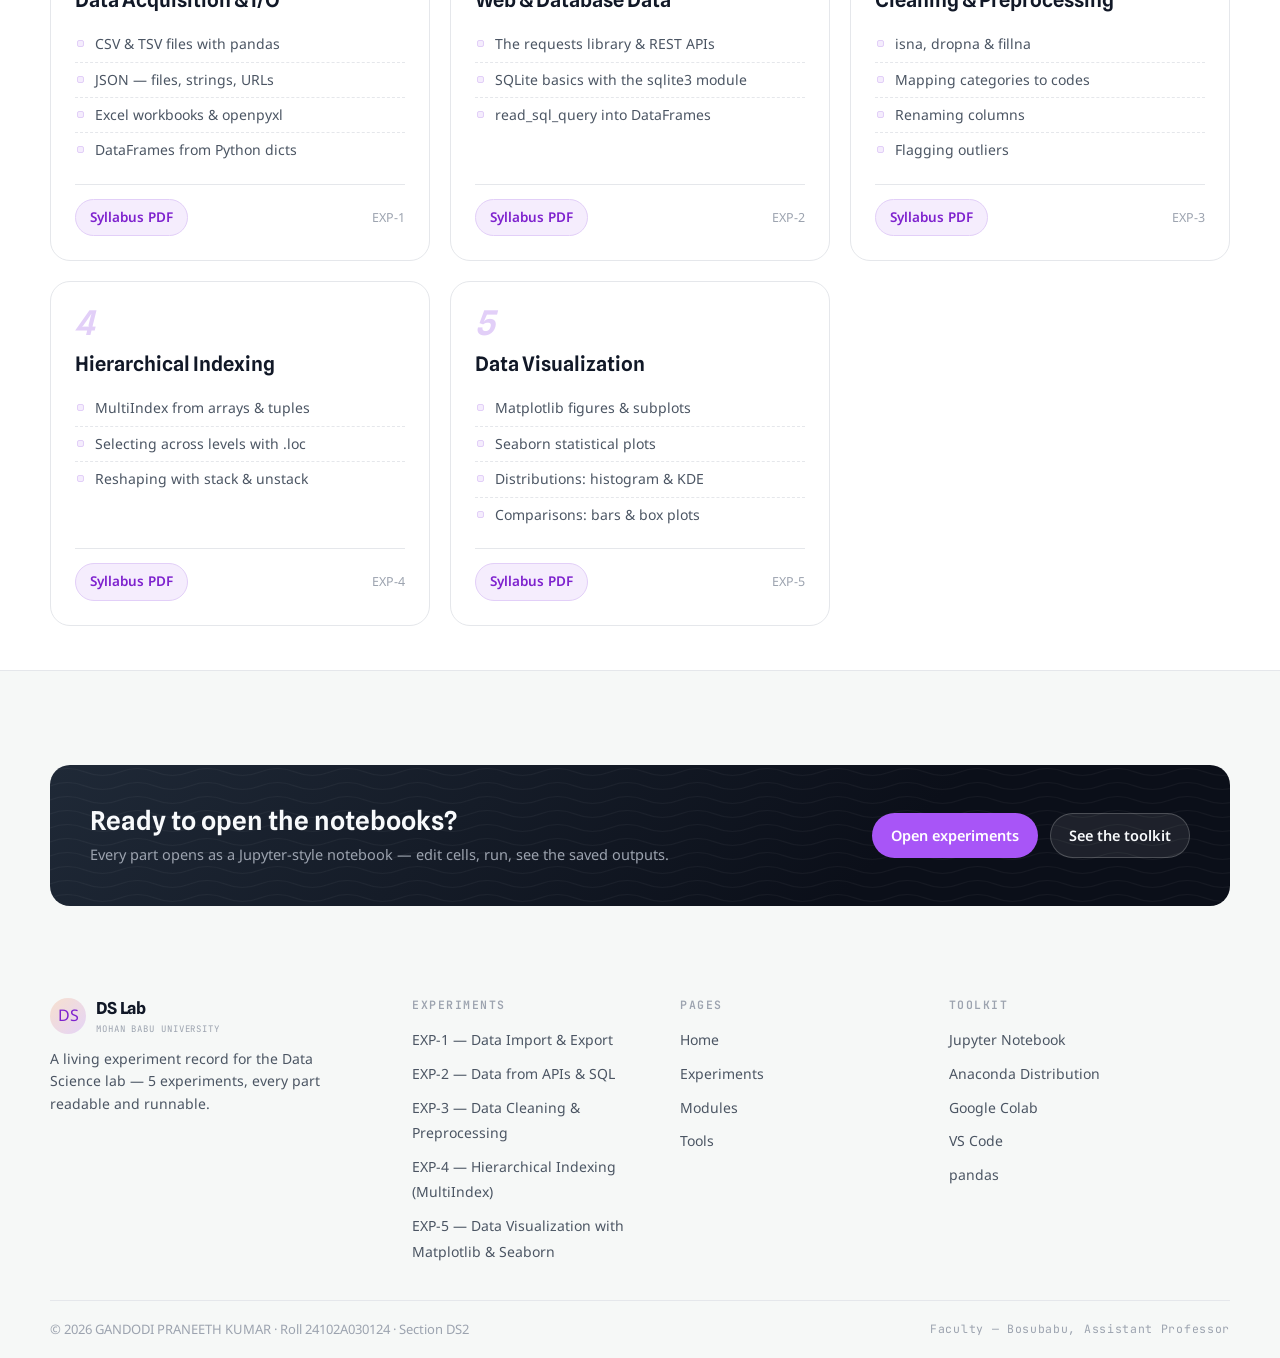
==== commit 100f842e: "Home hero polish: formal title, quiet borderless stats, cleaner rhythm" ====
--- a/index.html
+++ b/index.html
@@ -51,12 +51,11 @@
             </article>
           </aside>
           <div>
-            <span class="hero__eyebrow">Data Science Lab · Experiment Record</span>
-            <h1 class="hero__title">The lab record, <em>alive</em> — every experiment readable and runnable.</h1>
-            <p class="hero__desc">Five completed experiments from the Data Science lab at Mohan Babu University, preserved as notebooks with the exact saved outputs from execution.</p>
-            <div style="display:flex;gap:10px;margin-top:20px;flex-wrap:wrap">
+            <span class="hero__eyebrow">Mohan Babu University · Section DS2</span>
+            <h1 class="hero__title">Data Science Laboratory</h1>
+            <p class="hero__desc">The complete experiment record for Section DS2 — five experiments, each part openable as an interactive notebook with the exact saved outputs from execution.</p>
+            <div class="homehero__actions">
               <a class="btn btn--primary" href="experiments.html">Browse experiments</a>
-              <a class="btn btn--ghost" href="#experiments">Jump to a lab</a>
               <a class="btn btn--ghost" href="assets/pdf/lab-record.pdf" target="_blank" rel="noopener">Lab record PDF</a>
             </div>
             <div class="homehero__stats">
--- a/css/site.css
+++ b/css/site.css
@@ -618,12 +618,11 @@
 
 .hero__title {
   font-family: var(--font-display);
-  font-size: clamp(26px, 3.4vw, 38px);
-  line-height: 1.14;
+  font-size: clamp(28px, 3.2vw, 40px);
+  line-height: 1.1;
   font-weight: 700;
   letter-spacing: -0.02em;
   margin-top: 16px;
-  max-width: 560px;
 }
 
 .hero__title em {
@@ -637,9 +636,17 @@
 
 .hero__desc {
   margin-top: 12px;
-  max-width: 520px;
+  max-width: 540px;
   font-size: 15px;
+  line-height: 1.65;
   color: var(--ink-2);
+}
+
+.homehero__actions {
+  display: flex;
+  gap: 10px;
+  margin-top: 22px;
+  flex-wrap: wrap;
 }
 
 /* home hero layout — compact identity band, card leads */
@@ -661,30 +668,26 @@
 
 .homehero__stats {
   display: flex;
-  gap: 0;
-  margin-top: 22px;
-  border: 1px solid var(--line);
-  border-radius: var(--r-m);
-  background: var(--surface);
-  box-shadow: var(--sh-s);
-  overflow: hidden;
-  max-width: 560px;
+  gap: 28px;
+  margin-top: 24px;
 }
 
 .stat {
-  flex: 1;
-  padding: 11px 16px;
+  flex: none;
+  padding: 0;
 }
 
 .stat + .stat {
+  padding-left: 28px;
   border-left: 1px solid var(--line);
 }
 
 .stat__num {
   font-family: var(--font-mono);
-  font-size: 20px;
+  font-size: 21px;
   font-weight: 600;
   color: var(--ink);
+  line-height: 1.2;
 }
 
 .stat__label {
@@ -2199,11 +2202,11 @@
   }
 
   .homehero__stats {
-    flex-wrap: wrap;
-  }
-
-  .stat {
-    flex: 1 1 40%;
+    gap: 20px;
+  }
+
+  .stat + .stat {
+    padding-left: 20px;
   }
 }
 
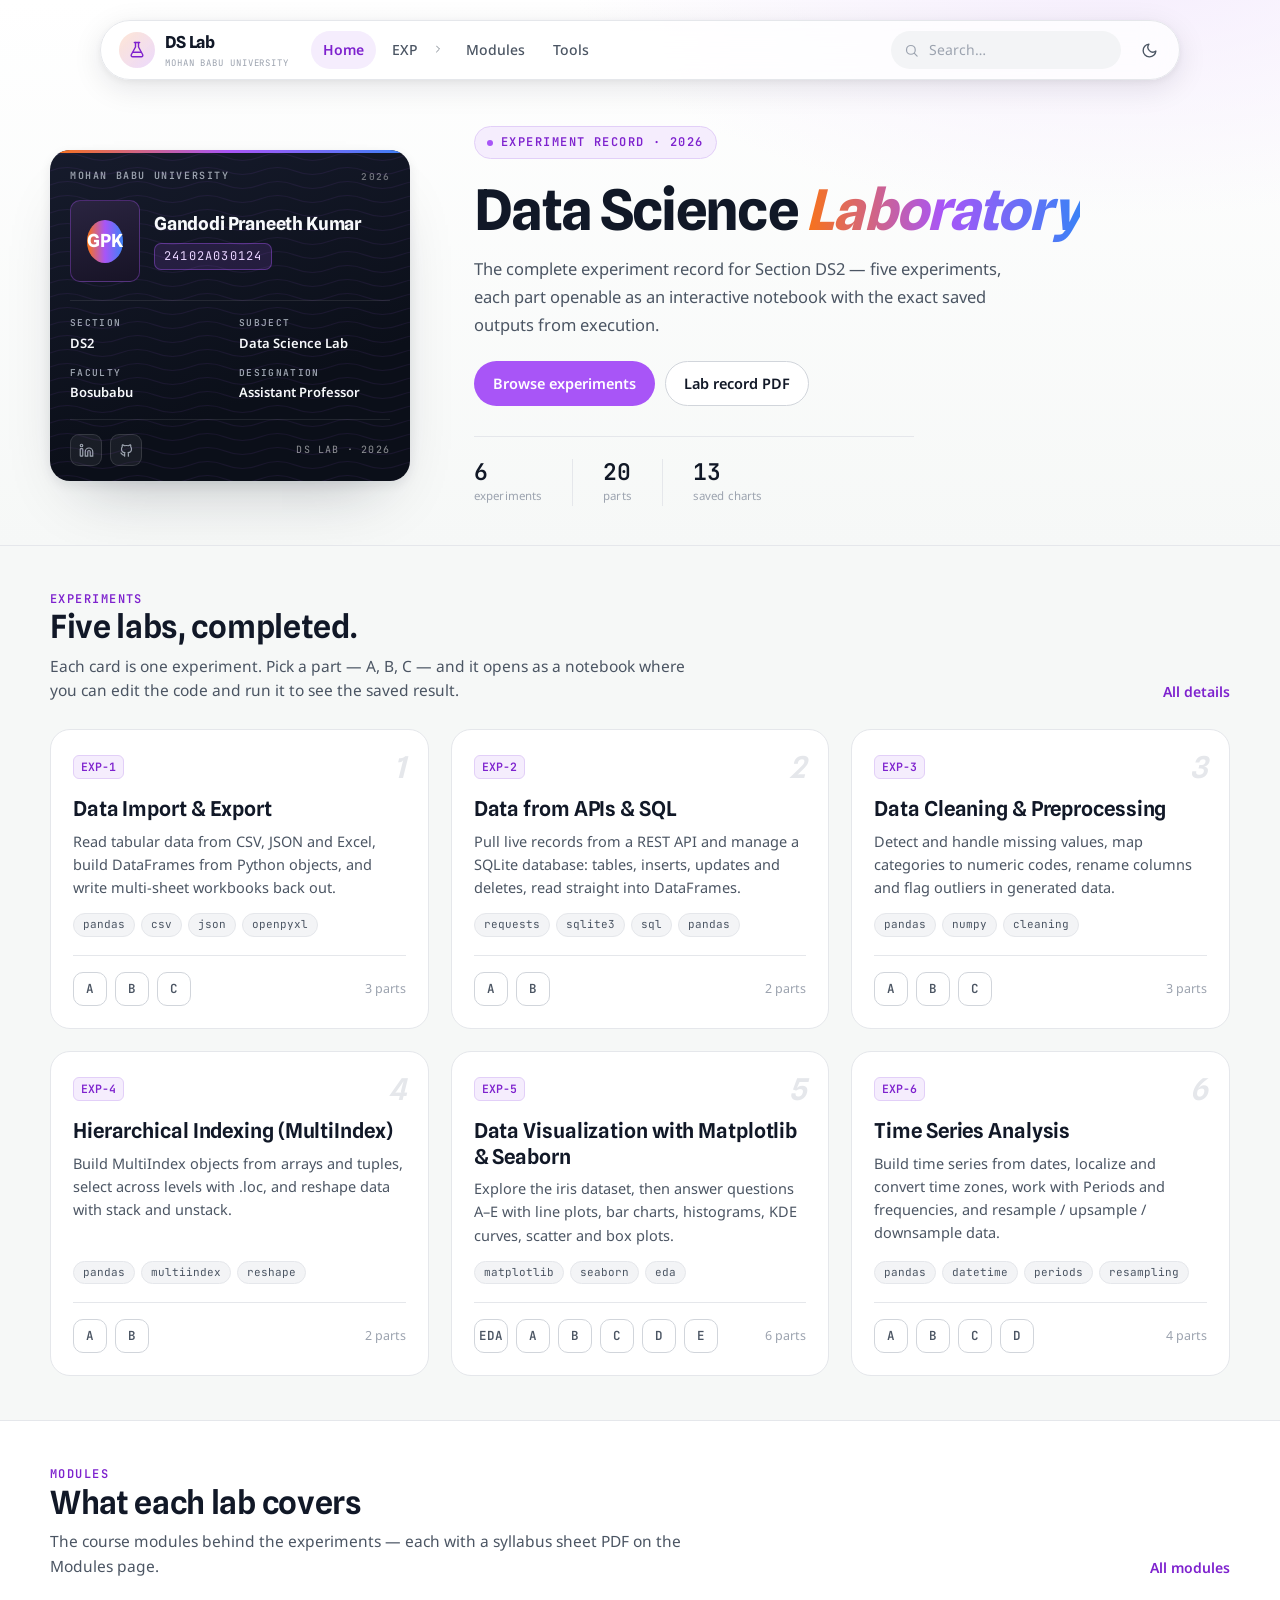
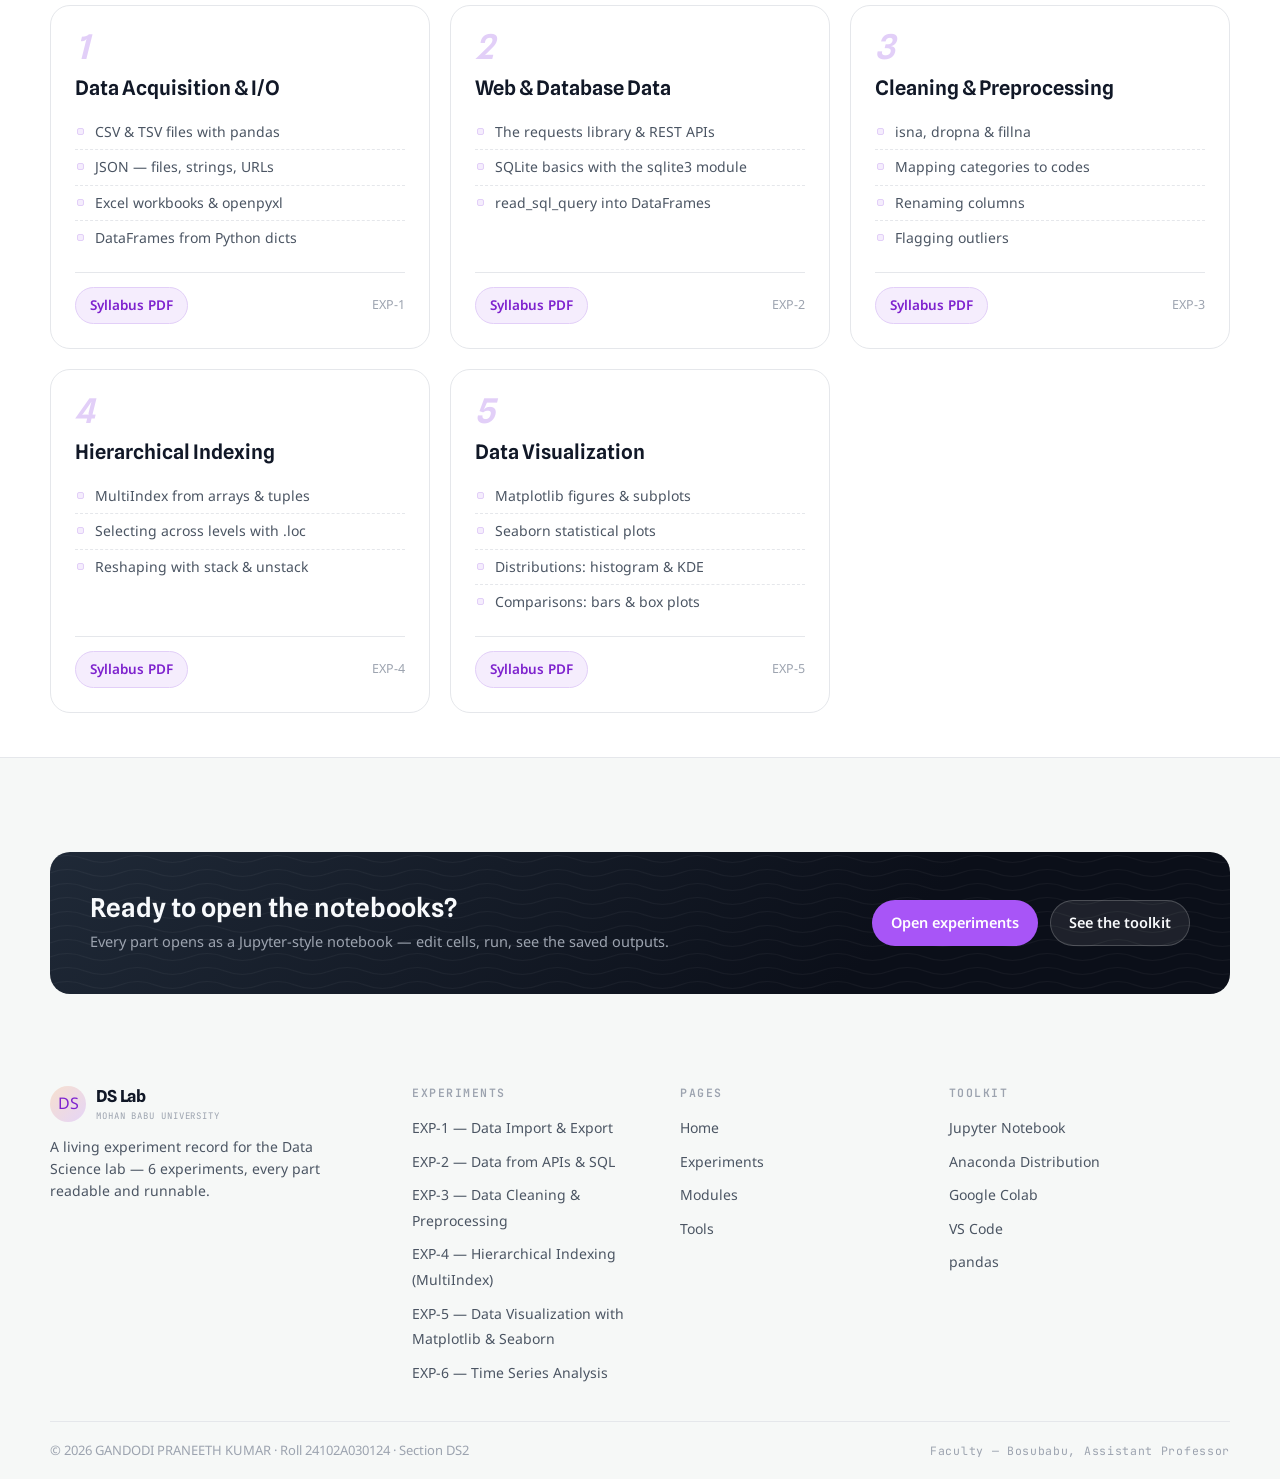
==== commit 6cf91a57: "Add Lab 6 to website" ====
--- a/index.html
+++ b/index.html
@@ -16,7 +16,7 @@
     <section class="homehero">
       <div class="wrap">
         <div class="homehero__grid">
-          <aside>
+          <aside class="homehero__aside">
             <article class="idcard" aria-label="Student ID card">
               <div class="idcard__uni">
                 <span>Mohan Babu University</span>
@@ -27,7 +27,7 @@
                   <div class="idcard__photo">GPK</div>
                 </div>
                 <div>
-                  <h2 class="idcard__uname">GANDODI PRANEETH KUMAR</h2>
+                  <h2 class="idcard__uname">Gandodi Praneeth Kumar</h2>
                   <span class="idcard__uroll">24102A030124</span>
                 </div>
               </div>
@@ -50,9 +50,9 @@
               </div>
             </article>
           </aside>
-          <div>
-            <span class="hero__eyebrow">Mohan Babu University · Section DS2</span>
-            <h1 class="hero__title">Data Science Laboratory</h1>
+          <div class="homehero__copy">
+            <span class="hero__eyebrow">Experiment record · 2026</span>
+            <h1 class="hero__title">Data Science <em>Laboratory</em></h1>
             <p class="hero__desc">The complete experiment record for Section DS2 — five experiments, each part openable as an interactive notebook with the exact saved outputs from execution.</p>
             <div class="homehero__actions">
               <a class="btn btn--primary" href="experiments.html">Browse experiments</a>
--- a/css/site.css
+++ b/css/site.css
@@ -623,6 +623,21 @@
   font-weight: 700;
   letter-spacing: -0.02em;
   margin-top: 16px;
+  text-wrap: balance;
+}
+
+.homehero .hero__title {
+  font-size: clamp(34px, 4.6vw, 56px);
+  line-height: 1.04;
+  letter-spacing: -0.03em;
+  margin-top: 22px;
+}
+
+.homehero .hero__desc {
+  max-width: 560px;
+  font-size: 16.5px;
+  line-height: 1.68;
+  margin-top: 16px;
 }
 
 .hero__title em {
@@ -651,14 +666,34 @@
 
 /* home hero layout — compact identity band, card leads */
 .homehero {
-  padding: calc(var(--nav-space) + 6px) 0 8px;
+  position: relative;
+  overflow: hidden;
+  padding: calc(var(--nav-space) + 22px) 0 40px;
+  background:
+    radial-gradient(900px 420px at 88% -8%, var(--accent-soft) 0%, transparent 62%),
+    linear-gradient(180deg, var(--surface) 0%, var(--paper) 100%);
+}
+
+.homehero::after {
+  content: "";
+  position: absolute;
+  left: 0;
+  right: 0;
+  bottom: 0;
+  height: 1px;
+  background: var(--line);
 }
 
 .homehero__grid {
+  position: relative;
   display: grid;
-  grid-template-columns: 380px minmax(0, 1fr);
-  gap: 44px;
-  align-items: center;
+  grid-template-columns: minmax(0, 360px) minmax(0, 1fr);
+  gap: clamp(40px, 5vw, 72px);
+  align-items: center;
+}
+
+.homehero__copy {
+  min-width: 0;
 }
 
 .homehero .idcard {
@@ -668,8 +703,12 @@
 
 .homehero__stats {
   display: flex;
-  gap: 28px;
-  margin-top: 24px;
+  align-items: center;
+  gap: 30px;
+  margin-top: 30px;
+  padding-top: 22px;
+  border-top: 1px solid var(--line);
+  max-width: 440px;
 }
 
 .stat {
@@ -678,22 +717,23 @@
 }
 
 .stat + .stat {
-  padding-left: 28px;
+  padding-left: 30px;
   border-left: 1px solid var(--line);
 }
 
 .stat__num {
   font-family: var(--font-mono);
-  font-size: 21px;
+  font-size: 23px;
   font-weight: 600;
   color: var(--ink);
-  line-height: 1.2;
+  line-height: 1.15;
 }
 
 .stat__label {
   font-size: 11.5px;
   color: var(--ink-3);
-  margin-top: 1px;
+  margin-top: 2px;
+  letter-spacing: 0.01em;
 }
 
 /* ---------- sections ---------- */
@@ -750,7 +790,7 @@
   background: linear-gradient(160deg, #161b2c 0%, #0b0f19 70%);
   color: var(--card-ink);
   border-radius: var(--r-l);
-  padding: 20px 22px 16px;
+  padding: 18px 20px 15px;
   box-shadow: var(--sh-l);
   overflow: hidden;
   max-width: 400px;
@@ -804,8 +844,8 @@
 
 .idcard__photoWrap {
   position: relative;
-  width: 76px;
-  height: 88px;
+  width: 70px;
+  height: 82px;
   flex: none;
   border-radius: var(--r-s);
   background: linear-gradient(165deg, #2a2440 0%, #171326 100%);
@@ -831,10 +871,10 @@
 
 .idcard__uname {
   font-family: var(--font-display);
-  font-size: 19px;
+  font-size: 18px;
   font-weight: 700;
-  line-height: 1.22;
-  letter-spacing: -0.005em;
+  line-height: 1.2;
+  letter-spacing: -0.01em;
 }
 
 .idcard__uroll {
@@ -2085,8 +2125,8 @@
 /* responsive */
 @media (max-width: 1080px) {
   .homehero__grid {
-    grid-template-columns: minmax(0, 1fr) 350px;
-    gap: 36px;
+    grid-template-columns: minmax(0, 310px) minmax(0, 1fr);
+    gap: 40px;
   }
 
   .expgrid {
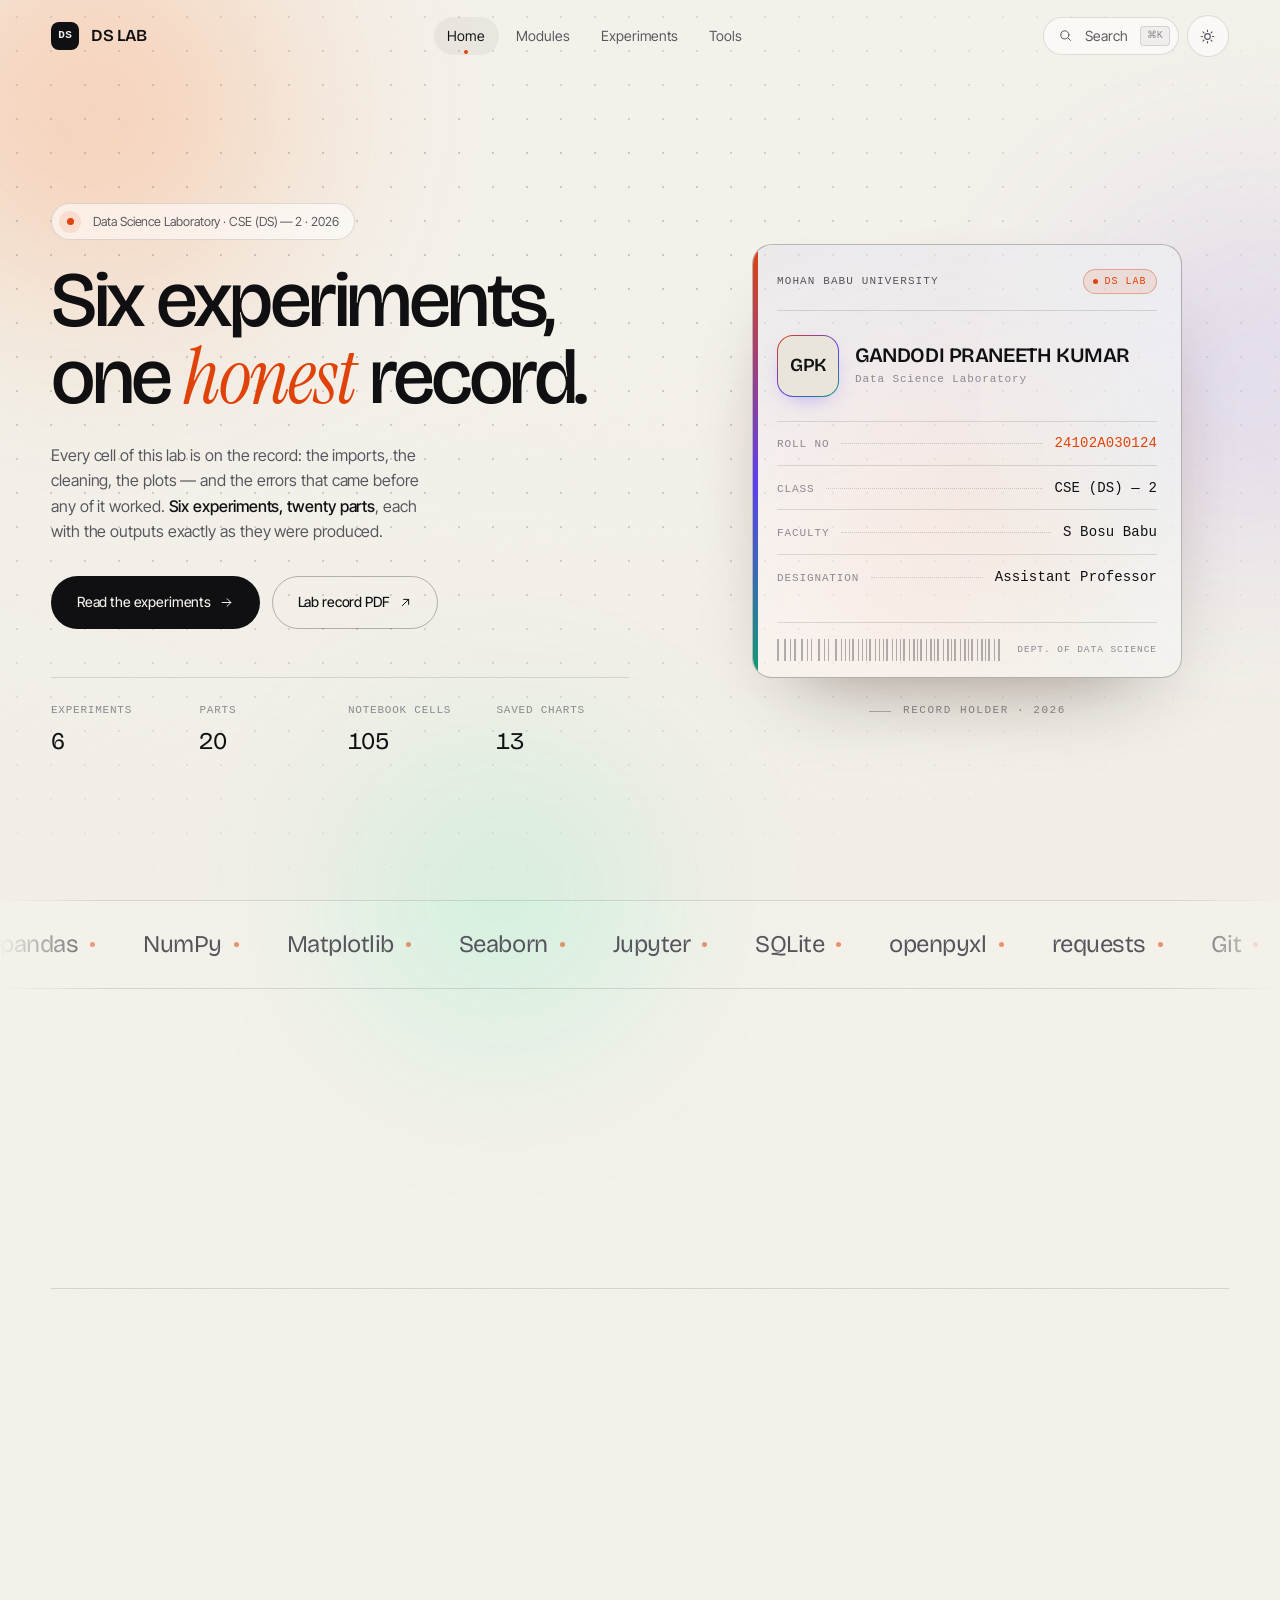
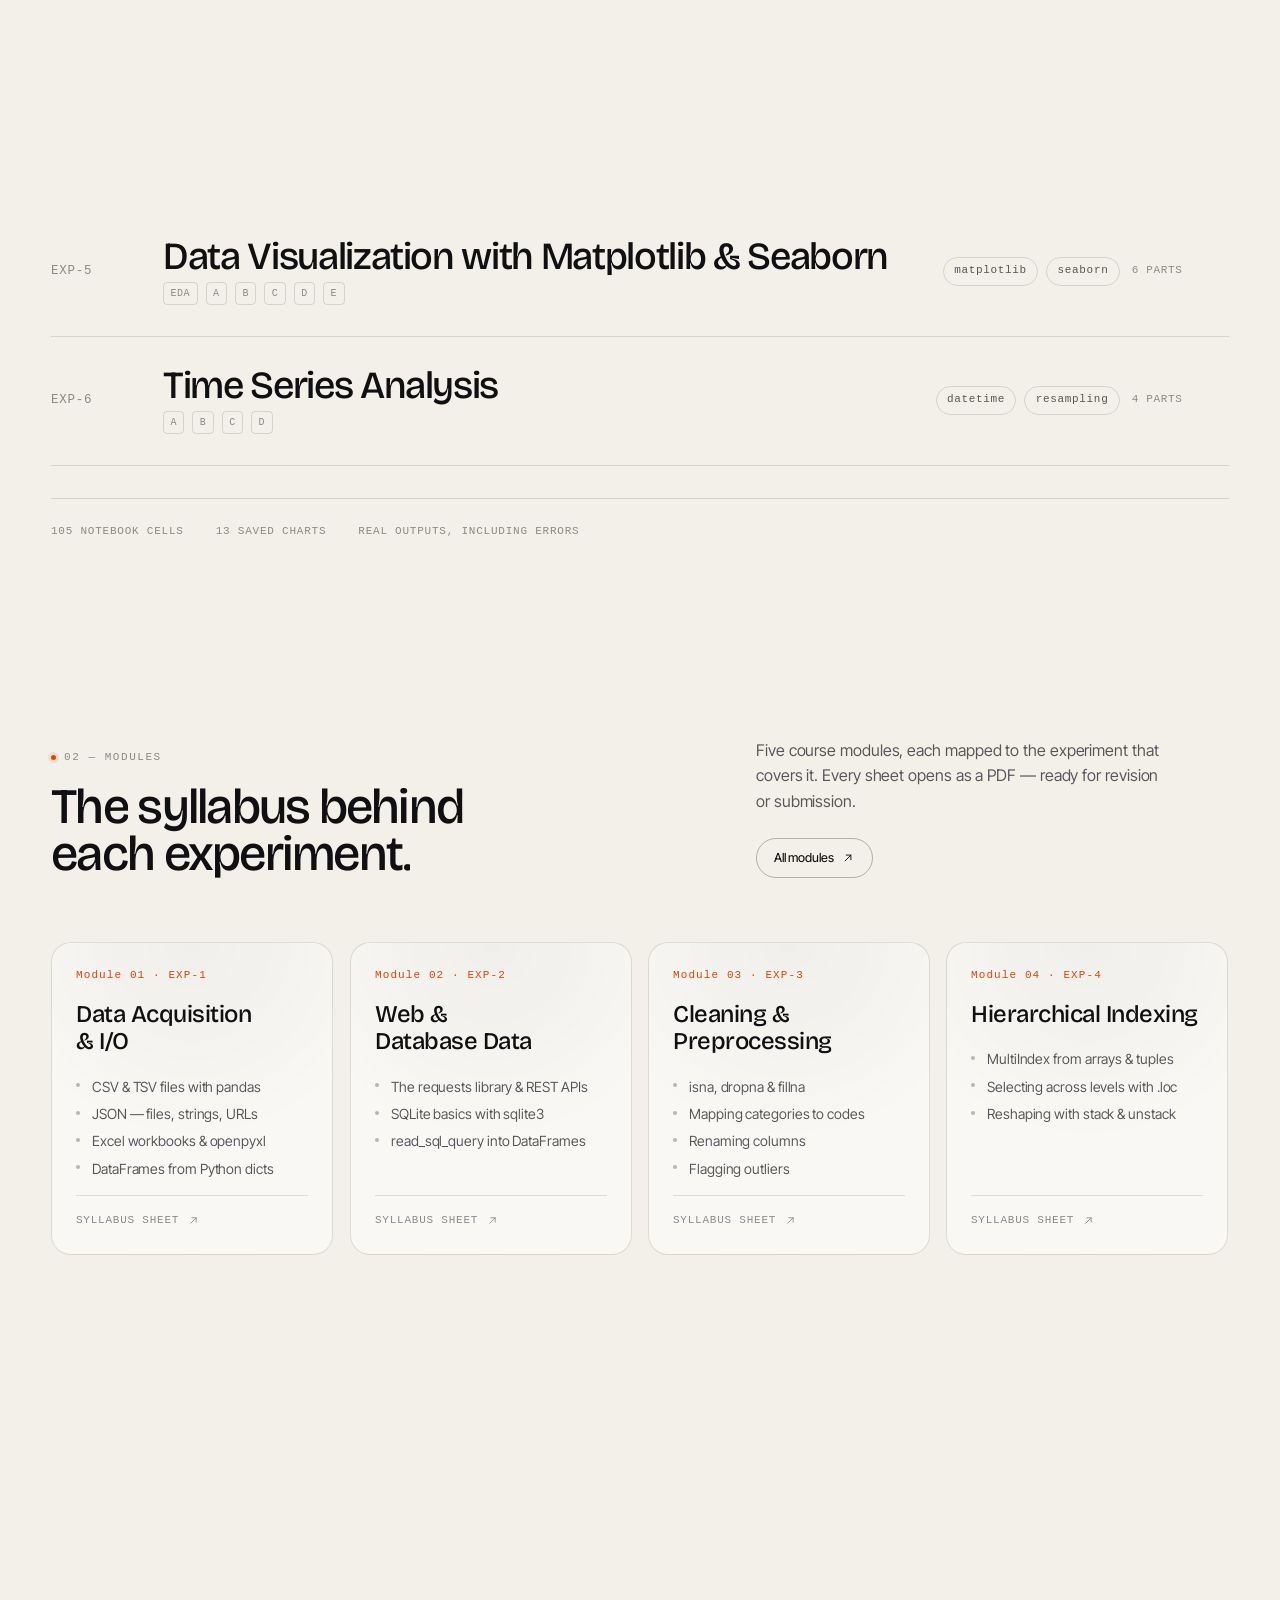
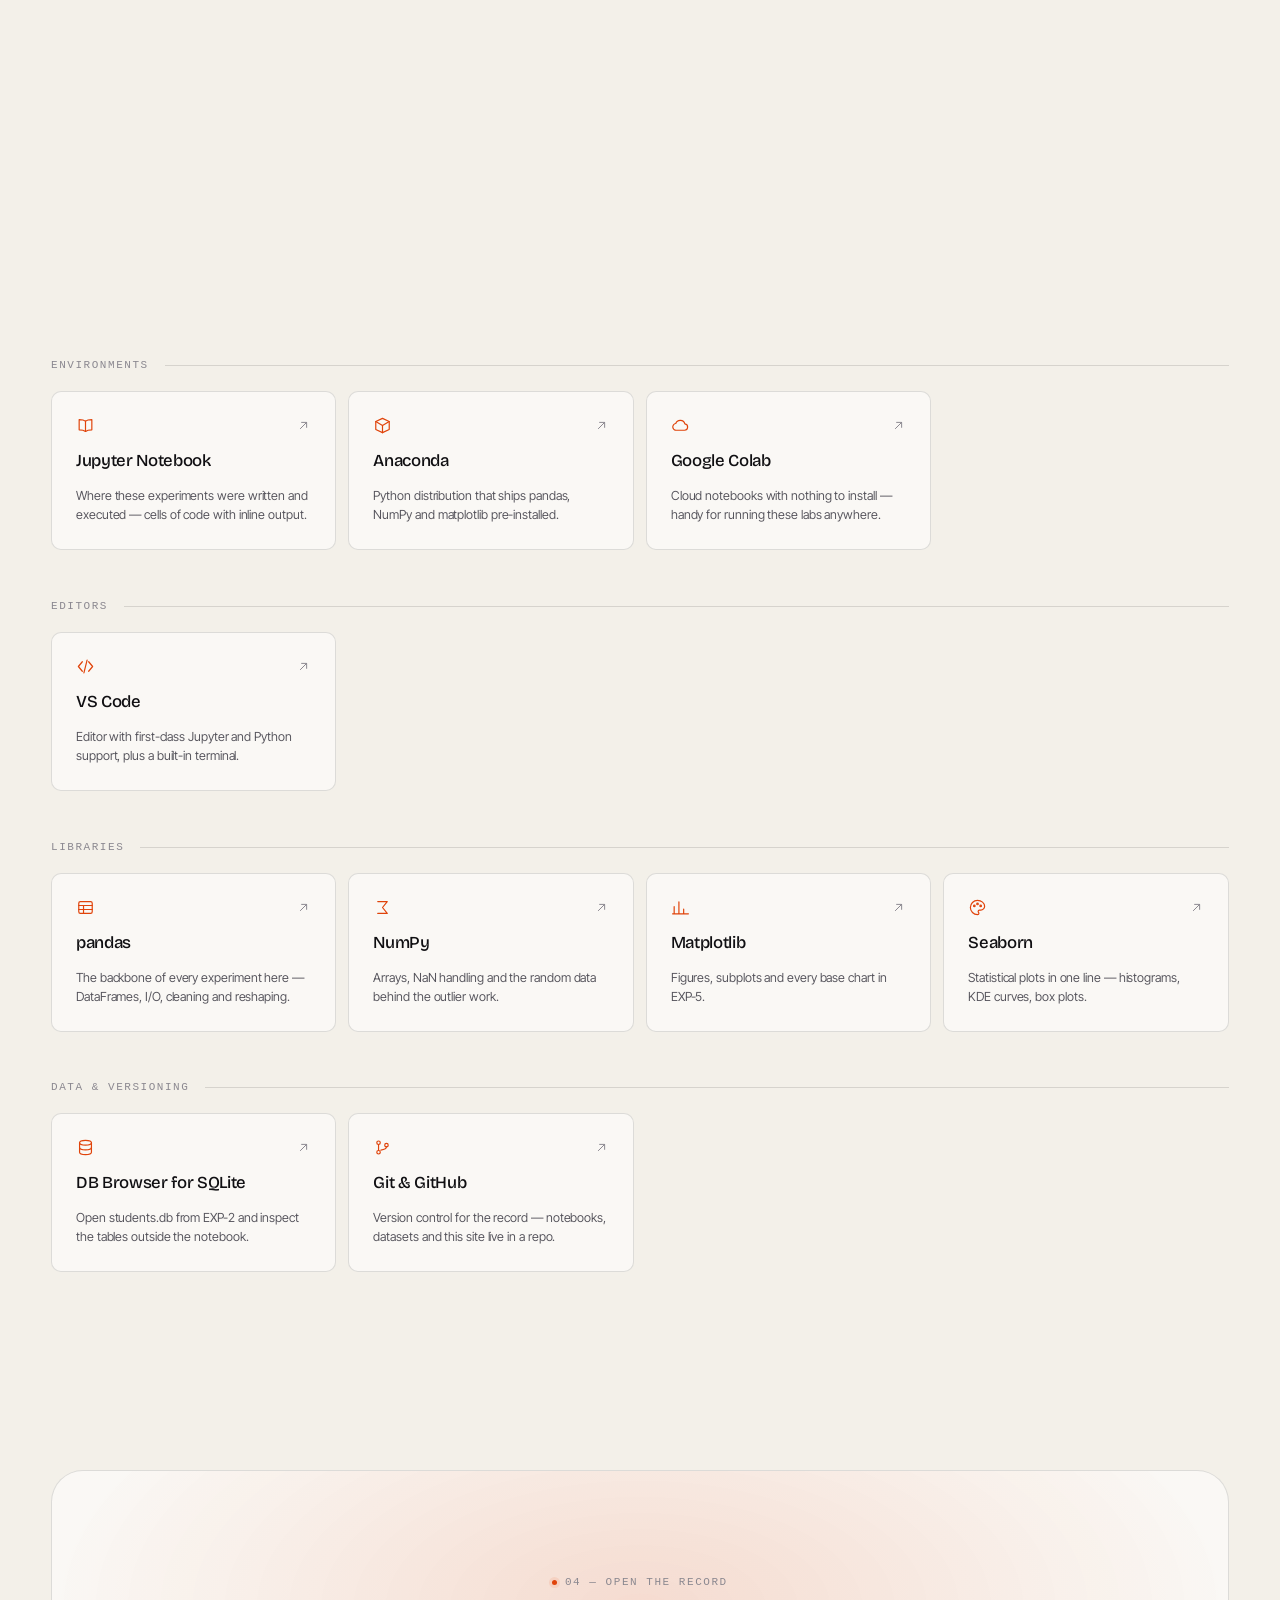
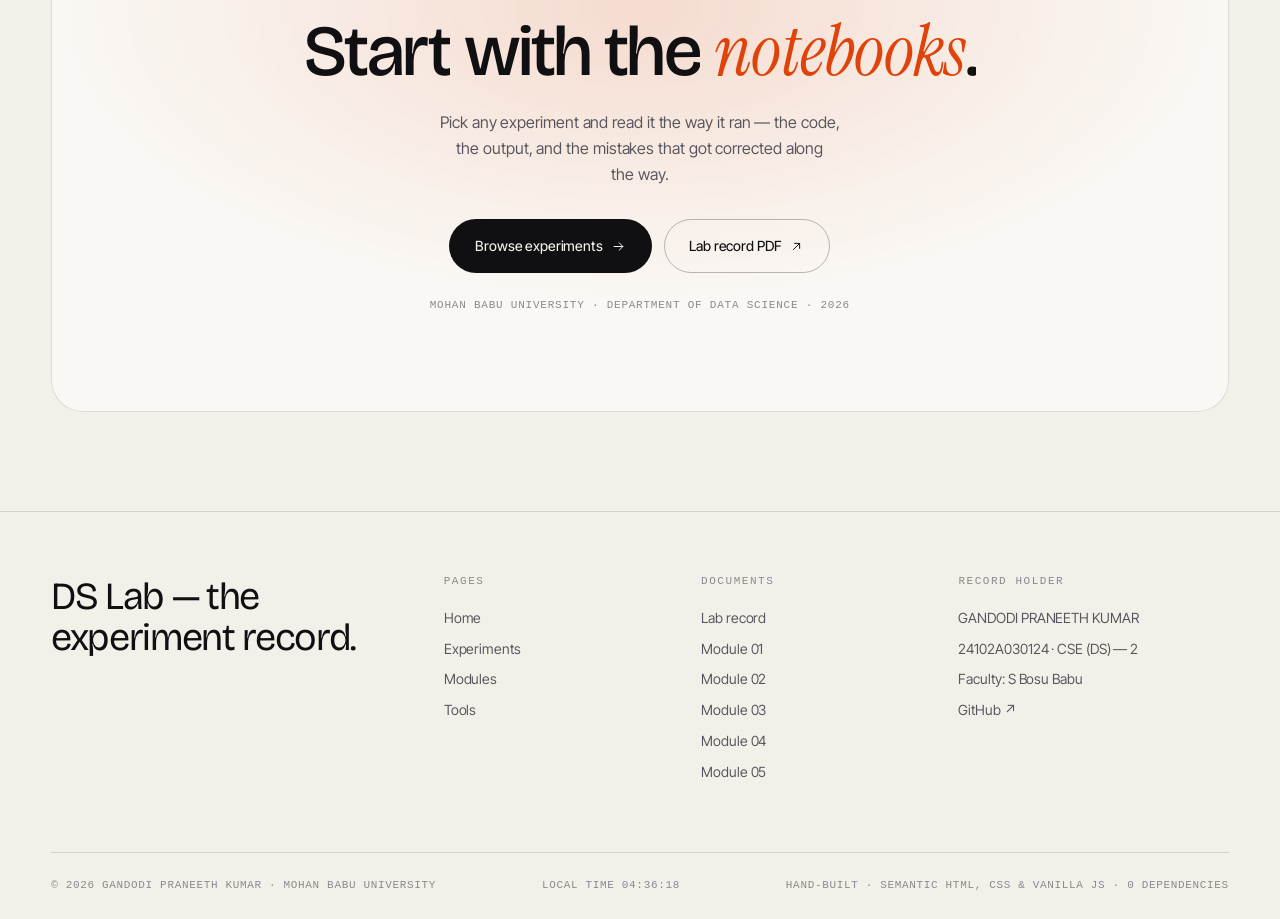
==== commit c8e07b82: "Rebuild DS Lab site: AETHER design, 6 experiment pages with editor, modules and tools" ====
--- a/index.html
+++ b/index.html
@@ -1,122 +1,770 @@
 <!DOCTYPE html>
-<html lang="en">
+<html lang="en" data-theme="dark" class="no-js">
 <head>
-  <meta charset="UTF-8" />
-  <meta name="viewport" content="width=device-width, initial-scale=1.0" />
-  <title>DS Lab — GANDODI PRANEETH KUMAR · Mohan Babu University</title>
-  <meta name="description" content="Data Science Lab experiment record — 5 experiments, notebooks with saved outputs, modules and toolkit." />
-  <link rel="icon" href="data:image/svg+xml,%3Csvg xmlns='http://www.w3.org/2000/svg' viewBox='0 0 32 32'%3E%3Crect width='32' height='32' rx='8' fill='%230e7a63'/%3E%3Ctext x='16' y='22' font-family='Georgia,serif' font-size='15' font-weight='700' fill='white' text-anchor='middle'%3EDS%3C/text%3E%3C/svg%3E" />
-  <link rel="stylesheet" href="css/tokens.css" />
-  <link rel="stylesheet" href="css/site.css" />
+<meta charset="utf-8">
+<meta name="viewport" content="width=device-width, initial-scale=1, viewport-fit=cover">
+<title>DS Lab — GANDODI PRANEETH KUMAR · Data Science Laboratory</title>
+<meta name="description" content="The Data Science Lab experiment record for CSE (DS) — 6 experiments, 20 parts and 105 saved notebook cells, with course modules and the toolkit behind them.">
+<meta name="author" content="GANDODI PRANEETH KUMAR">
+<meta name="color-scheme" content="dark light">
+<meta name="theme-color" content="#0a0a0c">
+<meta property="og:title" content="DS Lab — the experiment record">
+<meta property="og:description" content="Six experiments, twenty parts, saved outputs. Data Science Laboratory, CSE (DS) — 2.">
+<meta property="og:type" content="website">
+
+<link rel="icon" href="data:image/svg+xml,%3Csvg xmlns='http://www.w3.org/2000/svg' viewBox='0 0 32 32'%3E%3Crect width='32' height='32' rx='8' fill='%230a0a0c'/%3E%3Ctext x='16' y='22' font-family='monospace' font-size='13' font-weight='700' fill='%23ff5a1f' text-anchor='middle'%3EDS%3C/text%3E%3C/svg%3E">
+
+<link rel="preconnect" href="https://fonts.googleapis.com">
+<link rel="preconnect" href="https://fonts.gstatic.com" crossorigin>
+<link rel="stylesheet" href="https://fonts.googleapis.com/css2?family=Bricolage+Grotesque:opsz,wght@12..96,300..700&family=Inter+Tight:ital,wght@0,300..600;1,400&family=Instrument+Serif:ital@0;1&display=swap">
+
+<link rel="stylesheet" href="assets/css/tokens.css">
+<link rel="stylesheet" href="assets/css/base.css">
+<link rel="stylesheet" href="assets/css/components.css">
+<link rel="stylesheet" href="assets/css/sections.css">
+
+<!-- Theme applied before first paint so there is never a flash. -->
+<script>
+  (function () {
+    document.documentElement.classList.remove('no-js');
+    try {
+      var saved = localStorage.getItem('dslab-theme');
+      var wantsLight = window.matchMedia('(prefers-color-scheme: light)').matches;
+      document.documentElement.dataset.theme = saved || (wantsLight ? 'light' : 'dark');
+    } catch (e) {}
+  })();
+</script>
 </head>
+
 <body>
-  <header id="site-nav"></header>
-
-  <main>
-    <section class="homehero">
-      <div class="wrap">
-        <div class="homehero__grid">
-          <aside class="homehero__aside">
-            <article class="idcard" aria-label="Student ID card">
-              <div class="idcard__uni">
-                <span>Mohan Babu University</span>
-                <span class="idcard__yr">2026</span>
+
+<!-- ======================================================================
+     ICON SPRITE — every glyph on the page, defined once.
+     ====================================================================== -->
+<svg class="sr-only" aria-hidden="true" focusable="false" xmlns="http://www.w3.org/2000/svg">
+  <symbol id="i-home" viewBox="0 0 24 24" fill="none" stroke="currentColor" stroke-width="1.6" stroke-linecap="round" stroke-linejoin="round"><path d="M4 11.2 12 4l8 7.2V20a1 1 0 0 1-1 1h-4.5v-6h-5v6H5a1 1 0 0 1-1-1z"/></symbol>
+  <symbol id="i-flask" viewBox="0 0 24 24" fill="none" stroke="currentColor" stroke-width="1.6" stroke-linecap="round" stroke-linejoin="round"><path d="M9 3h6M10 3v5.6L4.8 18a1 1 0 0 0 .9 1.5h12.6A1 1 0 0 0 19.2 18L14 8.6V3"/><path d="M7.4 14h9.2"/></symbol>
+  <symbol id="i-pdf" viewBox="0 0 24 24" fill="none" stroke="currentColor" stroke-width="1.6" stroke-linecap="round" stroke-linejoin="round"><path d="M14 3H7a1 1 0 0 0-1 1v16a1 1 0 0 0 1 1h10a1 1 0 0 0 1-1V7z"/><path d="M14 3v4h4M8.5 13h7M8.5 16.5h4.5"/></symbol>
+  <symbol id="i-tools" viewBox="0 0 24 24" fill="none" stroke="currentColor" stroke-width="1.6" stroke-linecap="round"><path d="M4 8h6M14 8h6M4 16h10M18 16h2"/><circle cx="12" cy="8" r="2"/><circle cx="16" cy="16" r="2"/></symbol>
+  <symbol id="i-id" viewBox="0 0 24 24" fill="none" stroke="currentColor" stroke-width="1.6" stroke-linecap="round" stroke-linejoin="round"><rect x="2.5" y="4.5" width="19" height="15" rx="2.5"/><circle cx="8.5" cy="11" r="2.2"/><path d="M5.2 17c.7-1.8 1.9-2.6 3.3-2.6s2.6.8 3.3 2.6M14.5 10h4.5M14.5 13.5h4.5"/></symbol>
+  <symbol id="i-copy" viewBox="0 0 24 24" fill="none" stroke="currentColor" stroke-width="1.6" stroke-linecap="round" stroke-linejoin="round"><rect x="9" y="9" width="11" height="11" rx="2"/><path d="M15 6.5A2.5 2.5 0 0 0 12.5 4h-6A2.5 2.5 0 0 0 4 6.5v6A2.5 2.5 0 0 0 6.5 15"/></symbol>
+  <symbol id="i-arrow" viewBox="0 0 24 24" fill="none" stroke="currentColor" stroke-width="1.6" stroke-linecap="round" stroke-linejoin="round"><path d="M7 17 17 7M9 7h8v8"/></symbol>
+  <symbol id="i-right" viewBox="0 0 24 24" fill="none" stroke="currentColor" stroke-width="1.6" stroke-linecap="round" stroke-linejoin="round"><path d="M5 12h14M13 6l6 6-6 6"/></symbol>
+  <symbol id="i-out" viewBox="0 0 24 24" fill="none" stroke="currentColor" stroke-width="1.6" stroke-linecap="round" stroke-linejoin="round"><path d="M7 17 17 7M9 7h8v8"/></symbol>
+  <symbol id="i-search" viewBox="0 0 24 24" fill="none" stroke="currentColor" stroke-width="1.6" stroke-linecap="round"><circle cx="11" cy="11" r="6.5"/><path d="m16 16 4 4"/></symbol>
+  <symbol id="i-sun" viewBox="0 0 24 24" fill="none" stroke="currentColor" stroke-width="1.6" stroke-linecap="round"><circle cx="12" cy="12" r="4"/><path d="M12 3v2M12 19v2M3 12h2M19 12h2M5.6 5.6l1.4 1.4M17 17l1.4 1.4M18.4 5.6 17 7M7 17l-1.4 1.4"/></symbol>
+  <symbol id="i-moon" viewBox="0 0 24 24" fill="none" stroke="currentColor" stroke-width="1.6" stroke-linecap="round" stroke-linejoin="round"><path d="M20 14.5A8.5 8.5 0 0 1 9.5 4a8.5 8.5 0 1 0 10.5 10.5Z"/></symbol>
+  <symbol id="i-close" viewBox="0 0 24 24" fill="none" stroke="currentColor" stroke-width="1.6" stroke-linecap="round"><path d="M6 6l12 12M18 6 6 18"/></symbol>
+  <symbol id="i-menu" viewBox="0 0 24 24" fill="none" stroke="currentColor" stroke-width="1.6" stroke-linecap="round"><path d="M3 7h18M3 17h12"/></symbol>
+  <symbol id="i-top" viewBox="0 0 24 24" fill="none" stroke="currentColor" stroke-width="1.6" stroke-linecap="round" stroke-linejoin="round"><path d="M12 19V5M6 11l6-6 6 6"/></symbol>
+  <symbol id="i-book" viewBox="0 0 24 24" fill="none" stroke="currentColor" stroke-width="1.5" stroke-linecap="round" stroke-linejoin="round"><path d="M12 6.5S9.5 4.5 4 4.5v13c5.5 0 8 2 8 2s2.5-2 8-2v-13c-5.5 0-8 2-8 2Z"/><path d="M12 6.5v13"/></symbol>
+  <symbol id="i-box" viewBox="0 0 24 24" fill="none" stroke="currentColor" stroke-width="1.5" stroke-linecap="round" stroke-linejoin="round"><path d="M12 3 20.5 7v10L12 21 3.5 17V7z"/><path d="M12 12v9M12 12l8.5-5M12 12 3.5 7"/></symbol>
+  <symbol id="i-cloud" viewBox="0 0 24 24" fill="none" stroke="currentColor" stroke-width="1.5" stroke-linecap="round" stroke-linejoin="round"><path d="M7 18h10a4 4 0 0 0 .5-7.97A6 6 0 0 0 6 9.5 3.5 3.5 0 0 0 7 18Z"/></symbol>
+  <symbol id="i-code" viewBox="0 0 24 24" fill="none" stroke="currentColor" stroke-width="1.5" stroke-linecap="round" stroke-linejoin="round"><path d="m8 6-5 6 5 6M16 6l5 6-5 6M14 4l-4 16"/></symbol>
+  <symbol id="i-table" viewBox="0 0 24 24" fill="none" stroke="currentColor" stroke-width="1.5" stroke-linecap="round"><rect x="3.5" y="4.5" width="17" height="15" rx="2"/><path d="M3.5 9.5h17M9.5 9.5v10M3.5 14.5h17"/></symbol>
+  <symbol id="i-sigma" viewBox="0 0 24 24" fill="none" stroke="currentColor" stroke-width="1.5" stroke-linecap="round" stroke-linejoin="round"><path d="M6 4.5h12l-6 7.5 6 7.5H6"/></symbol>
+  <symbol id="i-chart" viewBox="0 0 24 24" fill="none" stroke="currentColor" stroke-width="1.5" stroke-linecap="round"><path d="M4 20V11M10 20V5M16 20v-6M22 20H2"/></symbol>
+  <symbol id="i-palette" viewBox="0 0 24 24" fill="none" stroke="currentColor" stroke-width="1.5" stroke-linecap="round" stroke-linejoin="round"><path d="M12 3a9 9 0 1 0 0 18c1.1 0 1.8-.8 1.8-1.7 0-.5-.2-.9-.5-1.2-.3-.3-.5-.7-.5-1.2 0-.9.8-1.7 1.7-1.7h1.7A4.8 4.8 0 0 0 21 10.4C21 6.3 16.9 3 12 3Z"/><circle cx="8" cy="10" r="1"/><circle cx="12" cy="7.5" r="1"/><circle cx="16" cy="10" r="1"/></symbol>
+  <symbol id="i-db" viewBox="0 0 24 24" fill="none" stroke="currentColor" stroke-width="1.5" stroke-linecap="round"><ellipse cx="12" cy="6" rx="7.5" ry="3"/><path d="M4.5 6v12c0 1.7 3.4 3 7.5 3s7.5-1.3 7.5-3V6"/><path d="M4.5 12c0 1.7 3.4 3 7.5 3s7.5-1.3 7.5-3"/></symbol>
+  <symbol id="i-branch" viewBox="0 0 24 24" fill="none" stroke="currentColor" stroke-width="1.5" stroke-linecap="round"><circle cx="7" cy="6" r="2.2"/><circle cx="7" cy="18" r="2.2"/><circle cx="17" cy="9" r="2.2"/><path d="M7 8.2v7.6M17 11.2c0 3-4 3.8-7 4.2"/></symbol>
+</svg>
+
+<a class="skip-link" href="#main">Skip to content</a>
+
+<!-- ======================================================================
+     PRELOADER
+     ====================================================================== -->
+<div class="preloader" id="preloader" role="status" aria-live="polite" aria-label="Loading">
+  <div class="preloader__panel"></div>
+  <div class="preloader__panel"></div>
+  <div class="preloader__panel"></div>
+  <div class="preloader__panel"></div>
+  <div class="preloader__panel"></div>
+  <div class="preloader__panel"></div>
+  <div class="preloader__ui">
+    <div class="preloader__row">
+      <span class="preloader__meta">Mohan Babu University · Dept. of Data Science</span>
+      <span class="preloader__meta">CSE (DS) — 2 · 2026</span>
+    </div>
+    <div>
+      <div class="preloader__word" aria-hidden="true">DS LAB</div>
+      <div class="preloader__row">
+        <span class="preloader__meta" id="preloader-status">Loading record</span>
+        <span class="preloader__num"><span id="preloader-count">000</span>%</span>
+      </div>
+      <div class="preloader__bar"><i id="preloader-bar"></i></div>
+    </div>
+  </div>
+</div>
+
+<!-- ======================================================================
+     AMBIENCE
+     ====================================================================== -->
+<div class="aurora" aria-hidden="true">
+  <div class="aurora__orb aurora__orb--a"></div>
+  <div class="aurora__orb aurora__orb--b"></div>
+  <div class="aurora__orb aurora__orb--c"></div>
+</div>
+<div class="grain" aria-hidden="true"></div>
+<div class="vignette" aria-hidden="true"></div>
+
+<div class="progress" aria-hidden="true"><div class="progress__bar" id="progress-bar"></div></div>
+
+<!-- ======================================================================
+     NAV
+     ====================================================================== -->
+<header class="nav" id="nav">
+  <div class="shell nav__inner">
+    <a class="nav__brand" href="index.html" aria-label="DS Lab home">
+      <span class="nav__mark" aria-hidden="true">DS</span>
+      DS LAB
+    </a>
+
+    <nav class="nav__links" aria-label="Primary">
+      <a class="nav__link" href="index.html" aria-current="page"><span>Home</span></a>
+      <a class="nav__link" href="modules.html"><span>Modules</span></a>
+      <a class="nav__link" href="experiments.html"><span>Experiments</span></a>
+      <a class="nav__link" href="tools.html"><span>Tools</span></a>
+    </nav>
+
+    <div class="nav__actions">
+      <button class="nav__search" type="button" data-palette-open aria-label="Search pages, sections and commands">
+        <svg width="15" height="15" aria-hidden="true"><use href="#i-search"/></svg>
+        <span>Search</span>
+        <span class="kbd" aria-hidden="true">⌘K</span>
+      </button>
+      <button class="icon-btn" type="button" id="theme-toggle" aria-label="Switch to light theme">
+        <svg width="17" height="17" aria-hidden="true" data-icon-dark><use href="#i-moon"/></svg>
+        <svg width="17" height="17" aria-hidden="true" data-icon-light hidden><use href="#i-sun"/></svg>
+      </button>
+      <button class="icon-btn nav__burger" type="button" id="menu-open" aria-label="Open menu" aria-expanded="false" aria-controls="menu">
+        <svg width="18" height="18" aria-hidden="true"><use href="#i-menu"/></svg>
+      </button>
+    </div>
+  </div>
+</header>
+
+<!-- ======================================================================
+     MOBILE MENU
+     ====================================================================== -->
+<div class="menu" id="menu" role="dialog" aria-modal="true" aria-label="Main menu" hidden>
+  <div class="menu__top">
+    <span class="eyebrow">Navigate</span>
+    <button class="icon-btn" type="button" id="menu-close" aria-label="Close menu">
+      <svg width="18" height="18" aria-hidden="true"><use href="#i-close"/></svg>
+    </button>
+  </div>
+  <nav class="menu__list" aria-label="Menu">
+    <a class="menu__link" href="index.html" style="--i:0"><i>01</i> Home</a>
+    <a class="menu__link" href="modules.html" style="--i:1"><i>02</i> Modules</a>
+    <a class="menu__link" href="experiments.html" style="--i:2"><i>03</i> Experiments</a>
+    <a class="menu__link" href="tools.html" style="--i:3"><i>04</i> Tools</a>
+  </nav>
+  <div class="menu__meta">
+    <a href="https://github.com/Praneeth-Gandodi" target="_blank" rel="noopener">GitHub</a>
+    <button type="button" data-palette-open style="display:inline-flex;align-items:center;gap:.5rem">
+      <svg width="14" height="14" aria-hidden="true"><use href="#i-search"/></svg> Search
+    </button>
+    <span>CSE (DS) — 2</span>
+  </div>
+</div>
+
+<!-- ======================================================================
+     COMMAND PALETTE
+     ====================================================================== -->
+<div class="palette" id="palette" role="dialog" aria-modal="true" aria-label="Command palette" hidden>
+  <div class="palette__dialog">
+    <div class="palette__search">
+      <svg width="17" height="17" aria-hidden="true"><use href="#i-search"/></svg>
+      <input class="palette__input" id="palette-input" type="text" placeholder="Jump to a page or section, or run a command…"
+             role="combobox" aria-expanded="true" aria-controls="palette-list" aria-autocomplete="list" autocomplete="off" spellcheck="false">
+      <span class="kbd">ESC</span>
+    </div>
+    <div class="palette__list" id="palette-list" role="listbox" aria-label="Results"></div>
+    <div class="palette__foot">
+      <span><span class="kbd">↑↓</span> Navigate</span>
+      <span><span class="kbd">↵</span> Select</span>
+      <span><span class="kbd">ESC</span> Close</span>
+    </div>
+  </div>
+</div>
+
+<div class="toasts" id="toasts" aria-live="polite" aria-atomic="false"></div>
+
+<!-- ======================================================================
+     MAIN
+     ====================================================================== -->
+<main id="main">
+
+  <!-- ------------------------------------------------------------------
+       HERO
+       ------------------------------------------------------------------ -->
+  <section class="section hero">
+    <canvas class="hero__canvas" id="dotgrid" aria-hidden="true"></canvas>
+
+    <div class="shell hero__grid">
+      <div class="hero__copy">
+        <span class="hero__badge" data-reveal="fade">
+          <span class="hero__pulse" aria-hidden="true"><i></i></span>
+          Data Science Laboratory · CSE (DS) — 2 · 2026
+        </span>
+
+        <h1 class="hero__title">
+          <span class="hero__line"><span style="--d:.05s">Six experiments,</span></span>
+          <span class="hero__line"><span style="--d:.15s">one <i class="serif">honest</i> record.</span></span>
+        </h1>
+
+        <p class="lede hero__sub" data-reveal="fade" style="--d:.5s">
+          Every cell of this lab is on the record: the imports, the cleaning,
+          the plots — and the errors that came before any of it worked.
+          <strong>Six experiments, twenty parts</strong>, each with the outputs
+          exactly as they were produced.
+        </p>
+
+        <div class="hero__cta" data-reveal="fade" style="--d:.62s">
+          <a class="btn btn--primary" href="experiments.html" data-magnetic>
+            <span class="btn__label">Read the experiments
+              <svg class="btn__glyph" width="15" height="15" aria-hidden="true"><use href="#i-right"/></svg>
+            </span>
+          </a>
+          <a class="btn btn--ghost" href="assets/pdf/lab-record.pdf" target="_blank" rel="noopener">
+            <span class="btn__label">Lab record PDF
+              <svg class="btn__glyph" width="15" height="15" aria-hidden="true"><use href="#i-arrow"/></svg>
+            </span>
+          </a>
+        </div>
+
+        <dl class="hero__facts" data-reveal="fade" style="--d:.74s">
+          <div class="fact"><dt>Experiments</dt><dd><span data-count="6">0</span></dd></div>
+          <div class="fact"><dt>Parts</dt><dd><span data-count="20">0</span></dd></div>
+          <div class="fact"><dt>Notebook cells</dt><dd><span data-count="105">0</span></dd></div>
+          <div class="fact"><dt>Saved charts</dt><dd><span data-count="13">0</span></dd></div>
+        </dl>
+      </div>
+
+      <!-- The student record, as a physical card. -->
+      <div class="hero__cardwrap" id="card" data-jump="the ID card" data-jump-icon="i-id" data-reveal="scale" style="--d:.3s">
+        <article class="idcard" data-tilt aria-label="Student identity card">
+          <span class="idcard__stripe" aria-hidden="true"></span>
+          <span class="idcard__holo" aria-hidden="true"></span>
+          <span class="idcard__glare" aria-hidden="true"></span>
+
+          <div class="idcard__inner">
+            <header class="idcard__top">
+              <span class="idcard__uni">Mohan Babu University</span>
+              <span class="idcard__chip"><i aria-hidden="true"></i>DS Lab</span>
+            </header>
+
+            <div class="idcard__who">
+              <span class="idcard__avatar" aria-hidden="true">GPK</span>
+              <div class="idcard__names">
+                <h2 class="idcard__name">Gandodi Praneeth Kumar</h2>
+                <span class="idcard__sub">Data Science Laboratory</span>
               </div>
-              <div class="idcard__head">
-                <div class="idcard__photoWrap">
-                  <div class="idcard__photo">GPK</div>
-                </div>
-                <div>
-                  <h2 class="idcard__uname">Gandodi Praneeth Kumar</h2>
-                  <span class="idcard__uroll">24102A030124</span>
-                </div>
+            </div>
+
+            <dl class="idcard__rows">
+              <div class="idcard__row">
+                <dt>Roll no</dt>
+                <dd class="is-key">24102A030124</dd>
               </div>
-              <div class="idcard__rows">
-                <div class="idcard__row"><p class="idcard__k">Section</p><p class="idcard__v">DS2</p></div>
-                <div class="idcard__row"><p class="idcard__k">Subject</p><p class="idcard__v">Data Science Lab</p></div>
-                <div class="idcard__row"><p class="idcard__k">Faculty</p><p class="idcard__v">Bosubabu</p></div>
-                <div class="idcard__row"><p class="idcard__k">Designation</p><p class="idcard__v">Assistant Professor</p></div>
+              <div class="idcard__row">
+                <dt>Class</dt>
+                <dd>CSE (DS) — 2</dd>
               </div>
-              <div class="idcard__social">
-                <div class="idcard__handles">
-                  <a class="socialbtn" href="https://www.linkedin.com/in/your-handle" target="_blank" rel="noopener" aria-label="LinkedIn profile">
-                    <svg viewBox="0 0 24 24" fill="none" stroke="currentColor" stroke-width="1.9" stroke-linecap="round" stroke-linejoin="round" aria-hidden="true"><path d="M16 8a6 6 0 0 1 6 6v7h-4v-7a2 2 0 0 0-4 0v7h-4v-7a6 6 0 0 1 6-6Z"/><rect x="2" y="9" width="4" height="12"/><circle cx="4" cy="4" r="2"/></svg>
-                  </a>
-                  <a class="socialbtn" href="https://github.com/Praneeth-Gandodi" target="_blank" rel="noopener" aria-label="GitHub profile">
-                    <svg viewBox="0 0 24 24" fill="none" stroke="currentColor" stroke-width="1.9" stroke-linecap="round" stroke-linejoin="round" aria-hidden="true"><path d="M9 19c-4.3 1.4-4.3-2.5-6-3m12 5v-3.5c0-1 .1-1.4-.5-2 2.8-.3 5.5-1.4 5.5-6a4.6 4.6 0 0 0-1.3-3.2 4.2 4.2 0 0 0-.1-3.2s-1.1-.3-3.5 1.3a12.3 12.3 0 0 0-6.2 0C6.5 2.8 5.4 3.1 5.4 3.1a4.2 4.2 0 0 0-.1 3.2A4.6 4.6 0 0 0 4 9.5c0 4.6 2.7 5.7 5.5 6-.6.6-.6 1.2-.5 2V21"/></svg>
-                  </a>
-                </div>
-                <span class="idcard__sig">DS LAB · 2026</span>
+              <div class="idcard__row">
+                <dt>Faculty</dt>
+                <dd>S Bosu Babu</dd>
               </div>
-            </article>
-          </aside>
-          <div class="homehero__copy">
-            <span class="hero__eyebrow">Experiment record · 2026</span>
-            <h1 class="hero__title">Data Science <em>Laboratory</em></h1>
-            <p class="hero__desc">The complete experiment record for Section DS2 — five experiments, each part openable as an interactive notebook with the exact saved outputs from execution.</p>
-            <div class="homehero__actions">
-              <a class="btn btn--primary" href="experiments.html">Browse experiments</a>
-              <a class="btn btn--ghost" href="assets/pdf/lab-record.pdf" target="_blank" rel="noopener">Lab record PDF</a>
-            </div>
-            <div class="homehero__stats">
-              <div class="stat"><p class="stat__num" id="stat-labs">—</p><p class="stat__label">experiments</p></div>
-              <div class="stat"><p class="stat__num" id="stat-parts">—</p><p class="stat__label">parts</p></div>
-              <div class="stat"><p class="stat__num" id="stat-charts">13</p><p class="stat__label">saved charts</p></div>
-            </div>
+              <div class="idcard__row">
+                <dt>Designation</dt>
+                <dd>Assistant Professor</dd>
+              </div>
+            </dl>
+
+            <footer class="idcard__foot">
+              <span class="idcard__bars" aria-hidden="true"></span>
+              <span class="idcard__dept">Dept. of Data Science</span>
+            </footer>
           </div>
-        </div>
-      </div>
-    </section>
-
-    <section class="section" id="experiments">
-      <div class="wrap">
-        <div class="section__head">
-          <div>
-            <p class="eyebrow">Experiments</p>
-            <h2 class="section__title">Five labs, completed.</h2>
-            <p class="section__sub">Each card is one experiment. Pick a part — A, B, C — and it opens as a notebook where you can edit the code and run it to see the saved result.</p>
-          </div>
-          <a class="section__link" href="experiments.html">All details</a>
-        </div>
-        <div class="expgrid" id="exp-grid"></div>
-      </div>
-    </section>
-
-    <section class="section" style="background:var(--surface);border-top:1px solid var(--line);border-bottom:1px solid var(--line)">
-      <div class="wrap">
-        <div class="section__head">
-          <div>
-            <p class="eyebrow">Modules</p>
-            <h2 class="section__title">What each lab covers</h2>
-            <p class="section__sub">The course modules behind the experiments — each with a syllabus sheet PDF on the Modules page.</p>
-          </div>
-          <a class="section__link" href="modules.html">All modules</a>
-        </div>
-        <div class="modgrid" id="mod-grid"></div>
-      </div>
-    </section>
-
-    <section class="section">
-      <div class="wrap">
-        <div class="cta">
-          <div>
-            <h2 class="cta__title">Ready to open the notebooks?</h2>
-            <p class="cta__sub">Every part opens as a Jupyter-style notebook — edit cells, run, see the saved outputs.</p>
-          </div>
-          <div class="cta__actions">
-            <a class="btn btn--primary" href="experiments.html">Open experiments</a>
-            <a class="btn btn--ghost" style="background:rgba(255,255,255,0.08);border-color:rgba(255,255,255,0.2);color:var(--card-ink)" href="tools.html">See the toolkit</a>
-          </div>
-        </div>
-      </div>
-    </section>
-  </main>
-
-  <footer id="site-foot"></footer>
-  <div class="toast" id="toast" role="status"></div>
-
-  <script src="data/labs.js"></script>
-  <script src="js/site.js"></script>
-  <script src="js/index.js"></script>
+        </article>
+
+        <span class="hero__cardtag"><i aria-hidden="true"></i>Record holder · 2026</span>
+      </div>
+    </div>
+  </section>
+
+  <!-- ------------------------------------------------------------------
+       BAND
+       ------------------------------------------------------------------ -->
+  <div class="band marquee" aria-label="Libraries and tools used across the lab">
+    <div class="marquee__track">
+      <div class="marquee__group">
+        <div class="marquee__item">pandas</div>
+        <div class="marquee__item">NumPy</div>
+        <div class="marquee__item">Matplotlib</div>
+        <div class="marquee__item">Seaborn</div>
+        <div class="marquee__item">Jupyter</div>
+        <div class="marquee__item">SQLite</div>
+        <div class="marquee__item">openpyxl</div>
+        <div class="marquee__item">requests</div>
+        <div class="marquee__item">Git</div>
+      </div>
+      <div class="marquee__group" aria-hidden="true">
+        <div class="marquee__item">pandas</div>
+        <div class="marquee__item">NumPy</div>
+        <div class="marquee__item">Matplotlib</div>
+        <div class="marquee__item">Seaborn</div>
+        <div class="marquee__item">Jupyter</div>
+        <div class="marquee__item">SQLite</div>
+        <div class="marquee__item">openpyxl</div>
+        <div class="marquee__item">requests</div>
+        <div class="marquee__item">Git</div>
+      </div>
+    </div>
+  </div>
+
+  <!-- ------------------------------------------------------------------
+       EXPERIMENTS
+       ------------------------------------------------------------------ -->
+  <section class="section" id="experiments" data-jump="experiments" data-jump-icon="i-flask">
+    <div class="shell">
+      <div class="section__head">
+        <div>
+          <span class="eyebrow" data-reveal="fade">01 — Experiments</span>
+          <h2 class="section__title" data-split>Six labs, twenty parts, all recorded.</h2>
+        </div>
+        <div class="section__aside">
+          <p class="lede" data-reveal="fade" style="--d:.15s">
+            Each experiment splits into parts. Open one and it reads as a
+            notebook — code, output and the corrections in between.
+          </p>
+          <a class="btn btn--ghost btn--sm" href="experiments.html" data-reveal="fade" style="--d:.25s">
+            <span class="btn__label">Full index
+              <svg class="btn__glyph" width="14" height="14" aria-hidden="true"><use href="#i-arrow"/></svg>
+            </span>
+          </a>
+        </div>
+      </div>
+
+      <div class="explist">
+        <a class="exp-row" href="experiment-1.html" data-reveal="fade">
+          <span class="exp-row__code">EXP-1</span>
+          <span class="exp-row__main">
+            <span class="exp-row__title">Data Import &amp; Export</span>
+            <span class="exp-row__parts">
+              <span class="exp-row__part">A</span><span class="exp-row__part">B</span><span class="exp-row__part">C</span>
+            </span>
+          </span>
+          <span class="exp-row__meta">
+            <span class="exp-row__tags"><span class="tag">pandas</span><span class="tag">csv</span><span class="tag">openpyxl</span></span>
+            <span class="exp-row__count">3 parts</span>
+            <span class="exp-row__arrow" aria-hidden="true"><svg width="15" height="15"><use href="#i-arrow"/></svg></span>
+          </span>
+        </a>
+
+        <a class="exp-row" href="experiment-2.html" data-reveal="fade" style="--d:.05s">
+          <span class="exp-row__code">EXP-2</span>
+          <span class="exp-row__main">
+            <span class="exp-row__title">Data from APIs &amp; SQL</span>
+            <span class="exp-row__parts">
+              <span class="exp-row__part">A</span><span class="exp-row__part">B</span>
+            </span>
+          </span>
+          <span class="exp-row__meta">
+            <span class="exp-row__tags"><span class="tag">requests</span><span class="tag">sqlite3</span></span>
+            <span class="exp-row__count">2 parts</span>
+            <span class="exp-row__arrow" aria-hidden="true"><svg width="15" height="15"><use href="#i-arrow"/></svg></span>
+          </span>
+        </a>
+
+        <a class="exp-row" href="experiment-3.html" data-reveal="fade" style="--d:.1s">
+          <span class="exp-row__code">EXP-3</span>
+          <span class="exp-row__main">
+            <span class="exp-row__title">Data Cleaning &amp; Preprocessing</span>
+            <span class="exp-row__parts">
+              <span class="exp-row__part">A</span><span class="exp-row__part">B</span><span class="exp-row__part">C</span>
+            </span>
+          </span>
+          <span class="exp-row__meta">
+            <span class="exp-row__tags"><span class="tag">pandas</span><span class="tag">numpy</span></span>
+            <span class="exp-row__count">3 parts</span>
+            <span class="exp-row__arrow" aria-hidden="true"><svg width="15" height="15"><use href="#i-arrow"/></svg></span>
+          </span>
+        </a>
+
+        <a class="exp-row" href="experiment-4.html" data-reveal="fade" style="--d:.15s">
+          <span class="exp-row__code">EXP-4</span>
+          <span class="exp-row__main">
+            <span class="exp-row__title">Hierarchical Indexing (MultiIndex)</span>
+            <span class="exp-row__parts">
+              <span class="exp-row__part">A</span><span class="exp-row__part">B</span>
+            </span>
+          </span>
+          <span class="exp-row__meta">
+            <span class="exp-row__tags"><span class="tag">multiindex</span><span class="tag">reshape</span></span>
+            <span class="exp-row__count">2 parts</span>
+            <span class="exp-row__arrow" aria-hidden="true"><svg width="15" height="15"><use href="#i-arrow"/></svg></span>
+          </span>
+        </a>
+
+        <a class="exp-row" href="experiment-5.html" data-reveal="fade" style="--d:.2s">
+          <span class="exp-row__code">EXP-5</span>
+          <span class="exp-row__main">
+            <span class="exp-row__title">Data Visualization with Matplotlib &amp; Seaborn</span>
+            <span class="exp-row__parts">
+              <span class="exp-row__part">EDA</span><span class="exp-row__part">A</span><span class="exp-row__part">B</span>
+              <span class="exp-row__part">C</span><span class="exp-row__part">D</span><span class="exp-row__part">E</span>
+            </span>
+          </span>
+          <span class="exp-row__meta">
+            <span class="exp-row__tags"><span class="tag">matplotlib</span><span class="tag">seaborn</span></span>
+            <span class="exp-row__count">6 parts</span>
+            <span class="exp-row__arrow" aria-hidden="true"><svg width="15" height="15"><use href="#i-arrow"/></svg></span>
+          </span>
+        </a>
+
+        <a class="exp-row" href="experiment-6.html" data-reveal="fade" style="--d:.25s">
+          <span class="exp-row__code">EXP-6</span>
+          <span class="exp-row__main">
+            <span class="exp-row__title">Time Series Analysis</span>
+            <span class="exp-row__parts">
+              <span class="exp-row__part">A</span><span class="exp-row__part">B</span>
+              <span class="exp-row__part">C</span><span class="exp-row__part">D</span>
+            </span>
+          </span>
+          <span class="exp-row__meta">
+            <span class="exp-row__tags"><span class="tag">datetime</span><span class="tag">resampling</span></span>
+            <span class="exp-row__count">4 parts</span>
+            <span class="exp-row__arrow" aria-hidden="true"><svg width="15" height="15"><use href="#i-arrow"/></svg></span>
+          </span>
+        </a>
+      </div>
+
+      <div class="strip" data-reveal="fade" style="margin-top:var(--s6)">
+        <span>105 notebook cells</span>
+        <span>13 saved charts</span>
+        <span>Real outputs, including errors</span>
+      </div>
+    </div>
+
+  </section>
+
+  <!-- ------------------------------------------------------------------
+       MODULES
+       ------------------------------------------------------------------ -->
+  <section class="section" id="modules" data-jump="modules" data-jump-icon="i-pdf">
+    <div class="shell">
+      <div class="section__head">
+        <div>
+          <span class="eyebrow" data-reveal="fade">02 — Modules</span>
+          <h2 class="section__title" data-split>The syllabus behind each experiment.</h2>
+        </div>
+        <div class="section__aside">
+          <p class="lede" data-reveal="fade" style="--d:.15s">
+            Five course modules, each mapped to the experiment that covers it.
+            Every sheet opens as a PDF — ready for revision or submission.
+          </p>
+          <a class="btn btn--ghost btn--sm" href="modules.html" data-reveal="fade" style="--d:.25s">
+            <span class="btn__label">All modules
+              <svg class="btn__glyph" width="14" height="14" aria-hidden="true"><use href="#i-arrow"/></svg>
+            </span>
+          </a>
+        </div>
+      </div>
+
+      <div class="modgrid">
+        <a class="modcard" href="assets/pdf/module-1.pdf" target="_blank" rel="noopener" data-spotlight data-reveal="fade">
+          <span class="modcard__num">Module 01 · EXP-1</span>
+          <h3 class="modcard__title">Data Acquisition &amp; I/O</h3>
+          <ul class="modcard__topics">
+            <li>CSV &amp; TSV files with pandas</li>
+            <li>JSON — files, strings, URLs</li>
+            <li>Excel workbooks &amp; openpyxl</li>
+            <li>DataFrames from Python dicts</li>
+          </ul>
+          <span class="modcard__cta">Syllabus sheet
+            <svg width="13" height="13" aria-hidden="true"><use href="#i-arrow"/></svg>
+          </span>
+        </a>
+
+        <a class="modcard" href="assets/pdf/module-2.pdf" target="_blank" rel="noopener" data-spotlight data-reveal="fade" style="--d:.05s">
+          <span class="modcard__num">Module 02 · EXP-2</span>
+          <h3 class="modcard__title">Web &amp; Database Data</h3>
+          <ul class="modcard__topics">
+            <li>The requests library &amp; REST APIs</li>
+            <li>SQLite basics with sqlite3</li>
+            <li>read_sql_query into DataFrames</li>
+          </ul>
+          <span class="modcard__cta">Syllabus sheet
+            <svg width="13" height="13" aria-hidden="true"><use href="#i-arrow"/></svg>
+          </span>
+        </a>
+
+        <a class="modcard" href="assets/pdf/module-3.pdf" target="_blank" rel="noopener" data-spotlight data-reveal="fade" style="--d:.1s">
+          <span class="modcard__num">Module 03 · EXP-3</span>
+          <h3 class="modcard__title">Cleaning &amp; Preprocessing</h3>
+          <ul class="modcard__topics">
+            <li>isna, dropna &amp; fillna</li>
+            <li>Mapping categories to codes</li>
+            <li>Renaming columns</li>
+            <li>Flagging outliers</li>
+          </ul>
+          <span class="modcard__cta">Syllabus sheet
+            <svg width="13" height="13" aria-hidden="true"><use href="#i-arrow"/></svg>
+          </span>
+        </a>
+
+        <a class="modcard" href="assets/pdf/module-4.pdf" target="_blank" rel="noopener" data-spotlight data-reveal="fade" style="--d:.15s">
+          <span class="modcard__num">Module 04 · EXP-4</span>
+          <h3 class="modcard__title">Hierarchical Indexing</h3>
+          <ul class="modcard__topics">
+            <li>MultiIndex from arrays &amp; tuples</li>
+            <li>Selecting across levels with .loc</li>
+            <li>Reshaping with stack &amp; unstack</li>
+          </ul>
+          <span class="modcard__cta">Syllabus sheet
+            <svg width="13" height="13" aria-hidden="true"><use href="#i-arrow"/></svg>
+          </span>
+        </a>
+
+        <a class="modcard" href="assets/pdf/module-5.pdf" target="_blank" rel="noopener" data-spotlight data-reveal="fade" style="--d:.2s">
+          <span class="modcard__num">Module 05 · EXP-5</span>
+          <h3 class="modcard__title">Data Visualization</h3>
+          <ul class="modcard__topics">
+            <li>Matplotlib figures &amp; subplots</li>
+            <li>Seaborn statistical plots</li>
+            <li>Distributions: histogram &amp; KDE</li>
+            <li>Comparisons: bars &amp; box plots</li>
+          </ul>
+          <span class="modcard__cta">Syllabus sheet
+            <svg width="13" height="13" aria-hidden="true"><use href="#i-arrow"/></svg>
+          </span>
+        </a>
+      </div>
+    </div>
+  </section>
+
+  <!-- ------------------------------------------------------------------
+       TOOLKIT
+       ------------------------------------------------------------------ -->
+  <section class="section" id="toolkit" data-jump="toolkit" data-jump-icon="i-tools">
+    <div class="shell">
+      <div class="section__head">
+        <div>
+          <span class="eyebrow" data-reveal="fade">03 — Toolkit</span>
+          <h2 class="section__title" data-split>What the lab actually runs on.</h2>
+        </div>
+        <div class="section__aside">
+          <p class="lede" data-reveal="fade" style="--d:.15s">
+            Ten tools, from the notebook environment down to the libraries
+            doing the work. Each one links to its official documentation.
+          </p>
+          <a class="btn btn--ghost btn--sm" href="tools.html" data-reveal="fade" style="--d:.25s">
+            <span class="btn__label">Toolkit page
+              <svg class="btn__glyph" width="14" height="14" aria-hidden="true"><use href="#i-arrow"/></svg>
+            </span>
+          </a>
+        </div>
+      </div>
+
+      <div class="toolgroup" data-reveal="fade">
+        <div class="toolgroup__head">
+          <span class="toolgroup__title">Environments</span>
+          <span class="toolgroup__line" aria-hidden="true"></span>
+        </div>
+        <div class="toolgrid">
+          <a class="toolcard" href="https://jupyter.org" target="_blank" rel="noopener">
+            <span class="toolcard__top">
+              <span class="toolcard__icon" aria-hidden="true"><svg width="19" height="19"><use href="#i-book"/></svg></span>
+              <svg class="toolcard__out" width="15" height="15" aria-hidden="true"><use href="#i-arrow"/></svg>
+            </span>
+            <span class="toolcard__name">Jupyter Notebook</span>
+            <span class="toolcard__desc">Where these experiments were written and executed — cells of code with inline output.</span>
+          </a>
+          <a class="toolcard" href="https://www.anaconda.com/download" target="_blank" rel="noopener">
+            <span class="toolcard__top">
+              <span class="toolcard__icon" aria-hidden="true"><svg width="19" height="19"><use href="#i-box"/></svg></span>
+              <svg class="toolcard__out" width="15" height="15" aria-hidden="true"><use href="#i-arrow"/></svg>
+            </span>
+            <span class="toolcard__name">Anaconda</span>
+            <span class="toolcard__desc">Python distribution that ships pandas, NumPy and matplotlib pre-installed.</span>
+          </a>
+          <a class="toolcard" href="https://colab.research.google.com" target="_blank" rel="noopener">
+            <span class="toolcard__top">
+              <span class="toolcard__icon" aria-hidden="true"><svg width="19" height="19"><use href="#i-cloud"/></svg></span>
+              <svg class="toolcard__out" width="15" height="15" aria-hidden="true"><use href="#i-arrow"/></svg>
+            </span>
+            <span class="toolcard__name">Google Colab</span>
+            <span class="toolcard__desc">Cloud notebooks with nothing to install — handy for running these labs anywhere.</span>
+          </a>
+        </div>
+      </div>
+
+      <div class="toolgroup" data-reveal="fade">
+        <div class="toolgroup__head">
+          <span class="toolgroup__title">Editors</span>
+          <span class="toolgroup__line" aria-hidden="true"></span>
+        </div>
+        <div class="toolgrid">
+          <a class="toolcard" href="https://code.visualstudio.com" target="_blank" rel="noopener">
+            <span class="toolcard__top">
+              <span class="toolcard__icon" aria-hidden="true"><svg width="19" height="19"><use href="#i-code"/></svg></span>
+              <svg class="toolcard__out" width="15" height="15" aria-hidden="true"><use href="#i-arrow"/></svg>
+            </span>
+            <span class="toolcard__name">VS Code</span>
+            <span class="toolcard__desc">Editor with first-class Jupyter and Python support, plus a built-in terminal.</span>
+          </a>
+        </div>
+      </div>
+
+      <div class="toolgroup" data-reveal="fade">
+        <div class="toolgroup__head">
+          <span class="toolgroup__title">Libraries</span>
+          <span class="toolgroup__line" aria-hidden="true"></span>
+        </div>
+        <div class="toolgrid">
+          <a class="toolcard" href="https://pandas.pydata.org/docs/" target="_blank" rel="noopener">
+            <span class="toolcard__top">
+              <span class="toolcard__icon" aria-hidden="true"><svg width="19" height="19"><use href="#i-table"/></svg></span>
+              <svg class="toolcard__out" width="15" height="15" aria-hidden="true"><use href="#i-arrow"/></svg>
+            </span>
+            <span class="toolcard__name">pandas</span>
+            <span class="toolcard__desc">The backbone of every experiment here — DataFrames, I/O, cleaning and reshaping.</span>
+          </a>
+          <a class="toolcard" href="https://numpy.org/doc/stable/" target="_blank" rel="noopener">
+            <span class="toolcard__top">
+              <span class="toolcard__icon" aria-hidden="true"><svg width="19" height="19"><use href="#i-sigma"/></svg></span>
+              <svg class="toolcard__out" width="15" height="15" aria-hidden="true"><use href="#i-arrow"/></svg>
+            </span>
+            <span class="toolcard__name">NumPy</span>
+            <span class="toolcard__desc">Arrays, NaN handling and the random data behind the outlier work.</span>
+          </a>
+          <a class="toolcard" href="https://matplotlib.org/stable/" target="_blank" rel="noopener">
+            <span class="toolcard__top">
+              <span class="toolcard__icon" aria-hidden="true"><svg width="19" height="19"><use href="#i-chart"/></svg></span>
+              <svg class="toolcard__out" width="15" height="15" aria-hidden="true"><use href="#i-arrow"/></svg>
+            </span>
+            <span class="toolcard__name">Matplotlib</span>
+            <span class="toolcard__desc">Figures, subplots and every base chart in EXP-5.</span>
+          </a>
+          <a class="toolcard" href="https://seaborn.pydata.org/" target="_blank" rel="noopener">
+            <span class="toolcard__top">
+              <span class="toolcard__icon" aria-hidden="true"><svg width="19" height="19"><use href="#i-palette"/></svg></span>
+              <svg class="toolcard__out" width="15" height="15" aria-hidden="true"><use href="#i-arrow"/></svg>
+            </span>
+            <span class="toolcard__name">Seaborn</span>
+            <span class="toolcard__desc">Statistical plots in one line — histograms, KDE curves, box plots.</span>
+          </a>
+        </div>
+      </div>
+
+      <div class="toolgroup" data-reveal="fade">
+        <div class="toolgroup__head">
+          <span class="toolgroup__title">Data &amp; versioning</span>
+          <span class="toolgroup__line" aria-hidden="true"></span>
+        </div>
+        <div class="toolgrid">
+          <a class="toolcard" href="https://sqlitebrowser.org" target="_blank" rel="noopener">
+            <span class="toolcard__top">
+              <span class="toolcard__icon" aria-hidden="true"><svg width="19" height="19"><use href="#i-db"/></svg></span>
+              <svg class="toolcard__out" width="15" height="15" aria-hidden="true"><use href="#i-arrow"/></svg>
+            </span>
+            <span class="toolcard__name">DB Browser for SQLite</span>
+            <span class="toolcard__desc">Open students.db from EXP-2 and inspect the tables outside the notebook.</span>
+          </a>
+          <a class="toolcard" href="https://git-scm.com" target="_blank" rel="noopener">
+            <span class="toolcard__top">
+              <span class="toolcard__icon" aria-hidden="true"><svg width="19" height="19"><use href="#i-branch"/></svg></span>
+              <svg class="toolcard__out" width="15" height="15" aria-hidden="true"><use href="#i-arrow"/></svg>
+            </span>
+            <span class="toolcard__name">Git &amp; GitHub</span>
+            <span class="toolcard__desc">Version control for the record — notebooks, datasets and this site live in a repo.</span>
+          </a>
+        </div>
+      </div>
+    </div>
+  </section>
+
+  <!-- ------------------------------------------------------------------
+       CTA
+       ------------------------------------------------------------------ -->
+  <section class="section">
+    <div class="shell">
+      <div class="cta" data-reveal="fade">
+        <span class="eyebrow">04 — Open the record</span>
+        <h2 class="cta__title" data-split>Start with the <span class="serif">notebooks</span>.</h2>
+        <p class="cta__sub">
+          Pick any experiment and read it the way it ran — the code, the output,
+          and the mistakes that got corrected along the way.
+        </p>
+        <div class="cta__actions">
+          <a class="btn btn--primary" href="experiments.html" data-magnetic>
+            <span class="btn__label">Browse experiments
+              <svg class="btn__glyph" width="15" height="15" aria-hidden="true"><use href="#i-right"/></svg>
+            </span>
+          </a>
+          <a class="btn btn--ghost" href="assets/pdf/lab-record.pdf" target="_blank" rel="noopener">
+            <span class="btn__label">Lab record PDF
+              <svg class="btn__glyph" width="15" height="15" aria-hidden="true"><use href="#i-arrow"/></svg>
+            </span>
+          </a>
+        </div>
+        <p class="cta__note">Mohan Babu University · Department of Data Science · 2026</p>
+      </div>
+    </div>
+  </section>
+</main>
+
+<!-- ======================================================================
+     FOOTER
+     ====================================================================== -->
+<footer class="footer">
+  <div class="shell">
+    <div class="footer__grid">
+      <div>
+        <p class="footer__brand">DS Lab — the experiment record.</p>
+      </div>
+
+      <div class="footer__col">
+        <h4>Pages</h4>
+        <a href="index.html">Home</a>
+        <a href="experiments.html">Experiments</a>
+        <a href="modules.html">Modules</a>
+        <a href="tools.html">Tools</a>
+      </div>
+
+      <div class="footer__col">
+        <h4>Documents</h4>
+        <a href="assets/pdf/lab-record.pdf" target="_blank" rel="noopener">Lab record</a>
+        <a href="assets/pdf/module-1.pdf" target="_blank" rel="noopener">Module 01</a>
+        <a href="assets/pdf/module-2.pdf" target="_blank" rel="noopener">Module 02</a>
+        <a href="assets/pdf/module-3.pdf" target="_blank" rel="noopener">Module 03</a>
+        <a href="assets/pdf/module-4.pdf" target="_blank" rel="noopener">Module 04</a>
+        <a href="assets/pdf/module-5.pdf" target="_blank" rel="noopener">Module 05</a>
+      </div>
+
+      <div class="footer__col">
+        <h4>Record holder</h4>
+        <span>GANDODI PRANEETH KUMAR</span>
+        <span>24102A030124 · CSE (DS) — 2</span>
+        <span>Faculty: S Bosu Babu</span>
+        <a href="https://github.com/Praneeth-Gandodi" target="_blank" rel="noopener">GitHub ↗</a>
+      </div>
+    </div>
+
+    <div class="footer__bottom">
+      <span>© <span id="year">2026</span> GANDODI PRANEETH KUMAR · Mohan Babu University</span>
+      <span>Local time <span id="clock">--:--:--</span></span>
+      <span>Hand-built · semantic HTML, CSS &amp; vanilla JS · 0 dependencies</span>
+    </div>
+  </div>
+</footer>
+
+<button class="icon-btn totop" id="totop" type="button" aria-label="Back to top">
+  <svg width="17" height="17" aria-hidden="true"><use href="#i-top"/></svg>
+</button>
+
+<script src="assets/js/main.js" defer></script>
 </body>
 </html>
--- a/assets/css/tokens.css
+++ b/assets/css/tokens.css
@@ -0,0 +1,167 @@
+/* ==========================================================================
+   DS LAB — design tokens
+   Design language inherited from the AETHER reference system
+   (see docs/design-system.md). Values are the contract; components read
+   from here and never hardcode a colour, duration or easing.
+   ========================================================================== */
+
+:root {
+  /* ---- Type ------------------------------------------------------------
+     Display: Bricolage Grotesque (optical-size variable)
+     Body:    Inter Tight
+     Accent:  Instrument Serif — italic emphasis, one phrase at a time
+     Data:    system mono for anything numeric or code-shaped            */
+  --font-display: "Bricolage Grotesque", "Inter Tight", system-ui, sans-serif;
+  --font-body: "Inter Tight", system-ui, -apple-system, "Segoe UI", sans-serif;
+  --font-serif: "Instrument Serif", Georgia, "Times New Roman", serif;
+  --font-mono: ui-monospace, "SF Mono", "JetBrains Mono", "Cascadia Code", monospace;
+
+  --fs-mega: clamp(2.9rem, 8.6vw, 7.4rem);
+  --fs-display: clamp(2.2rem, 5.6vw, 4.6rem);
+  --fs-h2: clamp(1.8rem, 4vw, 3.1rem);
+  --fs-h3: clamp(1.2rem, 1.9vw, 1.5rem);
+  --fs-body: clamp(1rem, 1.05vw, 1.125rem);
+  --fs-sm: 0.875rem;
+  --fs-xs: 0.78rem;
+  --fs-micro: 0.6875rem;
+
+  --ls-mega: -0.045em;
+  --ls-display: -0.035em;
+  --ls-tight: -0.02em;
+  --ls-wide: 0.14em;
+
+  /* ---- Space (4px base) ------------------------------------------------ */
+  --s1: 0.25rem;
+  --s2: 0.5rem;
+  --s3: 0.75rem;
+  --s4: 1rem;
+  --s5: 1.5rem;
+  --s6: 2rem;
+  --s7: 3rem;
+  --s8: 4rem;
+  --s9: 6rem;
+  --s10: 9rem;
+
+  --gutter: clamp(1.25rem, 4vw, 4.5rem);
+  --radius: 4px;
+  --radius-md: 10px;
+  --radius-lg: 20px;
+  --radius-pill: 999px;
+
+  /* ---- Motion ---------------------------------------------------------- */
+  --ease-out: cubic-bezier(0.16, 1, 0.3, 1);
+  --ease-in-out: cubic-bezier(0.65, 0, 0.35, 1);
+  --ease-spring: cubic-bezier(0.34, 1.56, 0.64, 1);
+  --dur-fast: 180ms;
+  --dur: 420ms;
+  --dur-slow: 900ms;
+
+  /* ---- Depth ----------------------------------------------------------- */
+  --z-sticky: 50;
+  --z-preview: 60;
+  --z-nav: 100;
+  --z-menu: 1000;
+  --z-palette: 1100;
+  --z-preloader: 1200;
+}
+
+/* --------------------------------------------------------------------------
+   DARK — the default. Obsidian ground, warm ivory ink, solar accent.
+   -------------------------------------------------------------------------- */
+:root,
+[data-theme="dark"] {
+  color-scheme: dark;
+
+  --bg: #0a0a0c;
+  --bg-deep: #060608;
+  --surface: rgba(255, 255, 255, 0.028);
+  --surface-2: rgba(255, 255, 255, 0.055);
+  --line: rgba(255, 255, 255, 0.09);
+  --line-strong: rgba(255, 255, 255, 0.2);
+
+  --text: #f4f1ea;
+  --text-dim: #9c9aa6;
+  --text-faint: #5f5d68;
+
+  --accent: #ff5a1f;
+  --accent-soft: rgba(255, 90, 31, 0.14);
+  --violet: #7b61ff;
+  --mint: #24dfa4;
+  --on-accent: #0a0a0c;
+
+  --glass: rgba(12, 12, 15, 0.62);
+  --shadow: 0 24px 70px -30px rgba(0, 0, 0, 0.9);
+  --shadow-card: 0 40px 90px -40px rgba(0, 0, 0, 0.95);
+  --glow: radial-gradient(60% 60% at 50% 50%, rgba(255, 90, 31, 0.34), transparent 70%);
+  --orb-a: rgba(255, 90, 31, 0.42);
+  --orb-b: rgba(123, 97, 255, 0.4);
+  --orb-c: rgba(36, 223, 164, 0.24);
+  --film: 0.5;
+
+  /* Specular sheen used by the ID card. */
+  --sheen: rgba(255, 255, 255, 0.10);
+  --holo: conic-gradient(from 210deg, rgba(255, 90, 31, 0.30), rgba(123, 97, 255, 0.28), rgba(36, 223, 164, 0.24), rgba(255, 90, 31, 0.30));
+
+  /* Syntax + diagnostics (editor overlay). */
+  --tk-kw: #ff8a5c;
+  --tk-str: #6ee7b7;
+  --tk-com: #6b7280;
+  --tk-num: #fcd34d;
+  --tk-fn: #a78bfa;
+  --tk-bi: #7dd3fc;
+  --tk-cls: #f9fafb;
+  --tk-op: #9ca3af;
+  --diag-error: #f87171;
+  --diag-warning: #fbbf24;
+  --diag-info: #60a5fa;
+}
+
+/* --------------------------------------------------------------------------
+   LIGHT — warm paper. Same skeleton, swapped values.
+   -------------------------------------------------------------------------- */
+
+[data-theme="light"] {
+
+  --tk-kw: #c2410c;
+  --tk-str: #0f766e;
+  --tk-com: #8a8578;
+  --tk-num: #a16207;
+  --tk-fn: #6d28d9;
+  --tk-bi: #0369a1;
+  --tk-cls: #1c1917;
+  --tk-op: #78716c;
+  --diag-error: #d3273e;
+  --diag-warning: #b45309;
+  --diag-info: #1d4ed8;
+
+  color-scheme: light;
+
+  --bg: #f3f0e9;
+  --bg-deep: #e9e5db;
+  --surface: rgba(255, 255, 255, 0.55);
+  --surface-2: rgba(12, 12, 14, 0.045);
+  --line: rgba(12, 12, 14, 0.12);
+  --line-strong: rgba(12, 12, 14, 0.28);
+
+  --text: #100f12;
+  --text-dim: #56545c;
+  --text-faint: #8b8890;
+
+  --accent: #e0430a;
+  --accent-soft: rgba(224, 67, 10, 0.1);
+  --violet: #5c3ff0;
+  --mint: #0f9c72;
+  --on-accent: #fffaf5;
+
+  --glass: rgba(243, 240, 233, 0.75);
+  --shadow: 0 24px 60px -34px rgba(30, 20, 10, 0.4);
+  --shadow-card: 0 40px 80px -44px rgba(30, 20, 10, 0.45);
+  --glow: radial-gradient(60% 60% at 50% 50%, rgba(224, 67, 10, 0.2), transparent 70%);
+  --orb-a: rgba(255, 120, 60, 0.5);
+  --orb-b: rgba(123, 97, 255, 0.32);
+  --orb-c: rgba(36, 223, 164, 0.34);
+  --film: 0.2;
+
+  --sheen: rgba(255, 255, 255, 0.6);
+  --holo: conic-gradient(from 210deg, rgba(224, 67, 10, 0.22), rgba(92, 63, 240, 0.2), rgba(15, 156, 114, 0.18), rgba(224, 67, 10, 0.22));
+}
--- a/assets/css/base.css
+++ b/assets/css/base.css
@@ -0,0 +1,249 @@
+/* ==========================================================================
+   BASE — reset, type primitives, ambience layers, reveal system, motion.
+   ========================================================================== */
+
+*,
+*::before,
+*::after { box-sizing: border-box; }
+
+* { margin: 0; }
+
+html {
+  -webkit-text-size-adjust: 100%;
+  scroll-behavior: smooth;
+  scroll-padding-top: 6rem;
+}
+
+body {
+  background: var(--bg);
+  color: var(--text);
+  font-family: var(--font-body);
+  font-size: var(--fs-body);
+  font-weight: 380;
+  line-height: 1.62;
+  letter-spacing: -0.005em;
+  min-height: 100svh;
+  overflow-x: clip;
+  text-rendering: optimizeLegibility;
+  -webkit-font-smoothing: antialiased;
+  -moz-osx-font-smoothing: grayscale;
+  font-synthesis-weight: none;
+  transition: background var(--dur) var(--ease-out), color var(--dur) var(--ease-out);
+}
+
+body.is-locked { overflow: hidden; }
+
+/* Author styles beat the UA sheet, so `display:grid` on an overlay would
+   silently defeat the hidden attribute. Restore it explicitly. */
+[hidden] { display: none !important; }
+
+img, svg, canvas, video { display: block; max-width: 100%; }
+button, input, select, textarea { font: inherit; color: inherit; }
+button { background: none; border: 0; cursor: pointer; }
+a { color: inherit; text-decoration: none; }
+ul, ol { list-style: none; padding: 0; }
+
+::selection { background: var(--accent); color: var(--on-accent); }
+
+/* ---- Type primitives ---------------------------------------------------- */
+h1, h2, h3, h4 {
+  font-family: var(--font-display);
+  font-weight: 500;
+  line-height: 0.96;
+  letter-spacing: var(--ls-display);
+  text-wrap: balance;
+}
+
+p { text-wrap: pretty; }
+
+.serif {
+  font-family: var(--font-serif);
+  font-weight: 400;
+  font-style: italic;
+  letter-spacing: -0.01em;
+}
+
+.eyebrow {
+  font-family: var(--font-mono);
+  font-size: var(--fs-micro);
+  letter-spacing: var(--ls-wide);
+  text-transform: uppercase;
+  color: var(--text-faint);
+  display: inline-flex;
+  align-items: center;
+  gap: var(--s2);
+}
+.eyebrow::before {
+  content: "";
+  width: 5px; height: 5px;
+  background: var(--accent);
+  border-radius: 50%;
+  box-shadow: 0 0 0 3px var(--accent-soft);
+}
+
+.lede {
+  color: var(--text-dim);
+  font-size: clamp(1rem, 1.25vw, 1.18rem);
+  max-width: 48ch;
+  line-height: 1.58;
+}
+.lede strong { color: var(--text); font-weight: 500; }
+
+.mono {
+  font-family: var(--font-mono);
+  font-size: var(--fs-micro);
+  letter-spacing: 0.07em;
+  text-transform: uppercase;
+  color: var(--text-faint);
+}
+
+/* ---- Focus ------------------------------------------------------------- */
+:focus-visible {
+  outline: 2px solid var(--accent);
+  outline-offset: 3px;
+  border-radius: 2px;
+}
+
+.sr-only {
+  position: absolute;
+  width: 1px; height: 1px;
+  padding: 0; margin: -1px;
+  overflow: hidden;
+  clip: rect(0 0 0 0);
+  white-space: nowrap;
+  border: 0;
+}
+
+.skip-link {
+  position: fixed;
+  top: var(--s4); left: var(--s4);
+  z-index: calc(var(--z-preloader) + 10);
+  padding: var(--s3) var(--s5);
+  background: var(--accent);
+  color: var(--on-accent);
+  font-family: var(--font-mono);
+  font-size: var(--fs-xs);
+  text-transform: uppercase;
+  letter-spacing: var(--ls-wide);
+  border-radius: var(--radius-pill);
+  transform: translateY(-160%);
+  transition: transform var(--dur) var(--ease-spring);
+}
+.skip-link:focus-visible { transform: translateY(0); }
+
+/* ==========================================================================
+   AMBIENCE — three fixed layers. All disabled under reduced motion.
+   ========================================================================== */
+
+.aurora {
+  position: fixed;
+  inset: -20vmax;
+  z-index: 0;
+  pointer-events: none;
+  filter: blur(90px) saturate(140%);
+  opacity: 0.72;
+  contain: strict;
+}
+.aurora__orb { position: absolute; border-radius: 50%; will-change: transform; }
+.aurora__orb--a {
+  width: 46vmax; height: 46vmax; top: 5%; left: 3%;
+  background: radial-gradient(circle at 50% 50%, var(--orb-a), transparent 68%);
+  animation: drift-a 26s var(--ease-in-out) infinite alternate;
+}
+.aurora__orb--b {
+  width: 42vmax; height: 42vmax; top: 26%; right: 1%;
+  background: radial-gradient(circle at 50% 50%, var(--orb-b), transparent 68%);
+  animation: drift-b 32s var(--ease-in-out) infinite alternate;
+}
+.aurora__orb--c {
+  width: 34vmax; height: 34vmax; bottom: 3%; left: 30%;
+  background: radial-gradient(circle at 50% 50%, var(--orb-c), transparent 68%);
+  animation: drift-c 38s var(--ease-in-out) infinite alternate;
+}
+@keyframes drift-a { to { transform: translate3d(13vw, 9vh, 0) scale(1.16); } }
+@keyframes drift-b { to { transform: translate3d(-15vw, 13vh, 0) scale(0.88); } }
+@keyframes drift-c { to { transform: translate3d(9vw, -11vh, 0) scale(1.22); } }
+
+/* One static turbulence texture beats per-frame noise rendering. */
+.grain {
+  position: fixed;
+  inset: -50%;
+  z-index: 1;
+  pointer-events: none;
+  opacity: 0.4;
+  background-image: url("data:image/svg+xml,%3Csvg xmlns='http://www.w3.org/2000/svg' width='280' height='280'%3E%3Cfilter id='n'%3E%3CfeTurbulence type='fractalNoise' baseFrequency='0.82' numOctaves='4' stitchTiles='stitch'/%3E%3C/filter%3E%3Crect width='280' height='280' filter='url(%23n)'/%3E%3C/svg%3E");
+  mix-blend-mode: soft-light;
+  animation: grain 8s steps(6) infinite;
+}
+@keyframes grain {
+  0%   { transform: translate3d(0, 0, 0); }
+  20%  { transform: translate3d(-6%, 4%, 0); }
+  40%  { transform: translate3d(4%, -6%, 0); }
+  60%  { transform: translate3d(-3%, 5%, 0); }
+  80%  { transform: translate3d(6%, 3%, 0); }
+  100% { transform: translate3d(0, 0, 0); }
+}
+
+.vignette {
+  position: fixed;
+  inset: 0;
+  z-index: 2;
+  pointer-events: none;
+  background: radial-gradient(120% 90% at 50% 0%, transparent 40%, color-mix(in srgb, var(--bg-deep) 88%, transparent) 100%);
+  opacity: var(--film);
+}
+
+/* ==========================================================================
+   REVEAL — one attribute drives every entrance.
+   ========================================================================== */
+
+[data-reveal] {
+  opacity: 0;
+  transform: translate3d(0, 26px, 0);
+  transition:
+    opacity var(--dur-slow) var(--ease-out) var(--d, 0s),
+    transform var(--dur-slow) var(--ease-out) var(--d, 0s);
+  will-change: opacity, transform;
+}
+[data-reveal="fade"]  { transform: none; }
+[data-reveal="left"]  { transform: translate3d(-32px, 0, 0); }
+[data-reveal="right"] { transform: translate3d(32px, 0, 0); }
+[data-reveal="scale"] { transform: scale(0.94); }
+[data-reveal].is-visible { opacity: 1; transform: none; }
+
+/* Word-by-word mask reveal for headlines. */
+[data-split] { --word-d: 40ms; }
+.word {
+  display: inline-block;
+  overflow: hidden;
+  vertical-align: bottom;
+  padding-bottom: 0.08em;
+  margin-bottom: -0.08em;
+}
+.word__in {
+  display: inline-block;
+  transform: translate3d(0, 105%, 0) rotate(3deg);
+  transition: transform 1s var(--ease-out);
+  transition-delay: calc(var(--i) * var(--word-d));
+}
+[data-split].is-visible .word__in { transform: none; }
+
+/* ==========================================================================
+   MOTION CONTRACT — content is never gated behind motion.
+   ========================================================================== */
+
+@media (prefers-reduced-motion: reduce) {
+  html { scroll-behavior: auto; }
+
+  *, *::before, *::after {
+    animation-duration: 0.001ms !important;
+    animation-iteration-count: 1 !important;
+    transition-duration: 0.001ms !important;
+  }
+
+  [data-reveal],
+  .word__in { opacity: 1 !important; transform: none !important; }
+
+  .aurora, .grain { animation: none !important; }
+  .grain { opacity: 0.24; }
+}
--- a/assets/css/components.css
+++ b/assets/css/components.css
@@ -0,0 +1,1080 @@
+/* ==========================================================================
+   COMPONENTS — reusable and theme-agnostic. Reads tokens, never literals.
+   ========================================================================== */
+
+/* --------------------------------------------------------------------------
+   SHELL
+   -------------------------------------------------------------------------- */
+.shell {
+  position: relative;
+  z-index: 3;
+  width: 100%;
+  max-width: 1600px;
+  margin-inline: auto;
+  padding-inline: var(--gutter);
+}
+
+.section { position: relative; padding-block: clamp(4.5rem, 11vh, 9rem); }
+
+.rule {
+  height: 1px;
+  border: 0;
+  background: linear-gradient(90deg, transparent, var(--line) 12%, var(--line) 88%, transparent);
+}
+
+/* --------------------------------------------------------------------------
+   BUTTONS
+   -------------------------------------------------------------------------- */
+.btn {
+  --btn-bg: transparent;
+  --btn-fg: var(--text);
+  --btn-line: var(--line-strong);
+  position: relative;
+  display: inline-flex;
+  align-items: center;
+  justify-content: center;
+  gap: var(--s3);
+  padding: 0.9rem 1.55rem;
+  background: var(--btn-bg);
+  color: var(--btn-fg);
+  border: 1px solid var(--btn-line);
+  border-radius: var(--radius-pill);
+  font-size: var(--fs-sm);
+  font-weight: 450;
+  letter-spacing: -0.01em;
+  white-space: nowrap;
+  overflow: hidden;
+  isolation: isolate;
+  transition: color var(--dur-fast) var(--ease-out), border-color var(--dur-fast) var(--ease-out), transform var(--dur-fast) var(--ease-out);
+}
+.btn__label { position: relative; z-index: 2; display: inline-flex; align-items: center; gap: var(--s2); }
+.btn__glyph { transition: transform var(--dur) var(--ease-out); }
+.btn:hover .btn__glyph { transform: translateX(3px); }
+.btn:active { transform: scale(0.975); }
+.btn::after {
+  content: "";
+  position: absolute;
+  z-index: 1;
+  inset: -2px;
+  border-radius: inherit;
+  background: var(--btn-fill, var(--text));
+  transform: scale(0);
+  transform-origin: var(--ox, 50%) var(--oy, 50%);
+  transition: transform var(--dur) var(--ease-out);
+}
+.btn:hover::after { transform: scale(1); }
+.btn--primary { --btn-bg: var(--text); --btn-fg: var(--bg); --btn-line: transparent; --btn-fill: var(--accent); }
+.btn--primary:hover { --btn-fg: var(--on-accent); }
+.btn--ghost { --btn-fill: var(--surface-2); }
+.btn--ghost:hover { border-color: var(--accent); color: var(--accent); }
+.btn--sm { padding: 0.55rem 1.05rem; font-size: var(--fs-xs); }
+
+.icon-btn {
+  display: grid;
+  place-items: center;
+  width: 42px; height: 42px;
+  border: 1px solid var(--line);
+  border-radius: var(--radius-pill);
+  color: var(--text-dim);
+  background: var(--surface);
+  backdrop-filter: blur(12px);
+  transition: color var(--dur-fast), border-color var(--dur-fast), background var(--dur-fast), transform var(--dur-fast) var(--ease-out);
+}
+.icon-btn:hover { color: var(--text); border-color: var(--line-strong); background: var(--surface-2); }
+.icon-btn:active { transform: scale(0.92); }
+
+.kbd {
+  font-family: var(--font-mono);
+  font-size: 10px;
+  line-height: 1;
+  padding: 4px 6px;
+  border: 1px solid var(--line);
+  border-radius: 4px;
+  color: var(--text-faint);
+  background: var(--surface-2);
+}
+
+.tag {
+  display: inline-flex;
+  align-items: center;
+  padding: 0.28rem 0.65rem;
+  border: 1px solid var(--line);
+  border-radius: var(--radius-pill);
+  font-family: var(--font-mono);
+  font-size: var(--fs-micro);
+  letter-spacing: 0.06em;
+  text-transform: lowercase;
+  color: var(--text-dim);
+  transition: border-color var(--dur-fast), color var(--dur-fast), background var(--dur-fast);
+}
+.tag--accent { color: var(--accent); border-color: color-mix(in srgb, var(--accent) 40%, transparent); background: var(--accent-soft); }
+
+/* --------------------------------------------------------------------------
+   SCROLL PROGRESS
+   -------------------------------------------------------------------------- */
+.progress {
+  position: fixed;
+  top: 0; left: 0; right: 0;
+  height: 2px;
+  z-index: var(--z-nav);
+  pointer-events: none;
+}
+.progress__bar {
+  height: 100%;
+  width: 100%;
+  transform: scaleX(0);
+  transform-origin: 0 50%;
+  background: linear-gradient(90deg, var(--accent), var(--violet) 60%, var(--mint));
+}
+
+/* --------------------------------------------------------------------------
+   NAV
+   -------------------------------------------------------------------------- */
+.nav {
+  position: fixed;
+  top: 0; left: 0; right: 0;
+  z-index: var(--z-nav);
+  border-bottom: 1px solid transparent;
+  transition: transform var(--dur) var(--ease-out), background var(--dur) var(--ease-out), border-color var(--dur) var(--ease-out);
+}
+.nav.is-stuck {
+  background: var(--glass);
+  backdrop-filter: blur(18px) saturate(160%);
+  -webkit-backdrop-filter: blur(18px) saturate(160%);
+  border-bottom-color: var(--line);
+}
+.nav.is-hidden { transform: translateY(-102%); }
+
+.nav__inner {
+  display: flex;
+  align-items: center;
+  justify-content: space-between;
+  gap: var(--s5);
+  height: 72px;
+}
+
+.nav__brand {
+  display: flex;
+  align-items: center;
+  gap: var(--s3);
+  font-family: var(--font-display);
+  font-size: 1.05rem;
+  font-weight: 600;
+  letter-spacing: var(--ls-tight);
+}
+.nav__mark {
+  width: 28px; height: 28px;
+  display: grid;
+  place-items: center;
+  border-radius: 8px;
+  background: var(--text);
+  color: var(--bg);
+  font-family: var(--font-mono);
+  font-size: 11px;
+  letter-spacing: 0.02em;
+  transition: transform var(--dur) var(--ease-spring), background var(--dur);
+}
+.nav__brand:hover .nav__mark { transform: rotate(-90deg) scale(1.08); background: var(--accent); }
+.nav__sub { font-family: var(--font-mono); font-size: var(--fs-micro); letter-spacing: 0.1em; text-transform: uppercase; color: var(--text-faint); }
+
+.nav__links { display: flex; align-items: center; gap: var(--s1); }
+.nav__link {
+  position: relative;
+  padding: 0.5rem 0.85rem;
+  font-size: var(--fs-sm);
+  color: var(--text-dim);
+  border-radius: var(--radius-pill);
+  transition: color var(--dur-fast);
+}
+.nav__link:hover { color: var(--text); }
+.nav__link::before {
+  content: "";
+  position: absolute;
+  inset: 0;
+  border-radius: inherit;
+  background: var(--surface-2);
+  opacity: 0;
+  transition: opacity var(--dur-fast) var(--ease-out);
+}
+.nav__link:hover::before { opacity: 1; }
+.nav__link[aria-current="page"] { color: var(--text); }
+.nav__link[aria-current="page"]::before { opacity: 1; }
+.nav__link > span { position: relative; }
+.nav__link::after {
+  content: "";
+  position: absolute;
+  left: 50%; bottom: 1px;
+  width: 4px; height: 4px;
+  margin-left: -2px;
+  border-radius: 50%;
+  background: var(--accent);
+  transform: scale(0);
+  transition: transform var(--dur) var(--ease-spring);
+}
+.nav__link[aria-current="page"]::after { transform: scale(1); }
+
+.nav__actions { display: flex; align-items: center; gap: var(--s2); }
+
+.nav__search {
+  display: inline-flex;
+  align-items: center;
+  gap: var(--s3);
+  padding: 0.4rem 0.5rem 0.4rem 0.85rem;
+  border: 1px solid var(--line);
+  border-radius: var(--radius-pill);
+  background: var(--surface);
+  backdrop-filter: blur(12px);
+  color: var(--text-dim);
+  font-size: var(--fs-sm);
+  transition: color var(--dur-fast), border-color var(--dur-fast), background var(--dur-fast);
+}
+.nav__search:hover { color: var(--text); border-color: var(--line-strong); background: var(--surface-2); }
+
+.nav__burger { display: none; }
+
+@media (max-width: 940px) {
+  .nav__links, .nav__search { display: none; }
+  .nav__burger { display: grid; }
+  .nav__inner { height: 64px; }
+}
+
+/* --------------------------------------------------------------------------
+   PRELOADER
+   -------------------------------------------------------------------------- */
+.preloader {
+  position: fixed;
+  inset: 0;
+  z-index: var(--z-preloader);
+  display: grid;
+  grid-template-columns: repeat(6, 1fr);
+}
+.preloader__panel {
+  background: var(--bg-deep);
+  transform-origin: 50% 100%;
+  transition: transform 1s var(--ease-in-out);
+}
+.preloader__panel:nth-child(2) { transition-delay: 60ms; }
+.preloader__panel:nth-child(3) { transition-delay: 120ms; }
+.preloader__panel:nth-child(4) { transition-delay: 180ms; }
+.preloader__panel:nth-child(5) { transition-delay: 240ms; }
+.preloader__panel:nth-child(6) { transition-delay: 300ms; }
+
+.preloader__ui {
+  position: absolute;
+  inset: 0;
+  display: flex;
+  flex-direction: column;
+  justify-content: space-between;
+  padding: var(--gutter);
+  transition: opacity var(--dur) var(--ease-out), filter var(--dur) var(--ease-out);
+}
+.preloader__row { display: flex; justify-content: space-between; align-items: flex-end; gap: var(--s5); }
+.preloader__word {
+  font-family: var(--font-display);
+  font-size: clamp(2.6rem, 11vw, 10rem);
+  line-height: 0.84;
+  letter-spacing: var(--ls-mega);
+  font-weight: 500;
+}
+.preloader__num {
+  font-family: var(--font-mono);
+  font-size: clamp(1rem, 2.4vw, 1.5rem);
+  font-variant-numeric: tabular-nums;
+  color: var(--accent);
+}
+.preloader__meta {
+  font-family: var(--font-mono);
+  font-size: var(--fs-micro);
+  letter-spacing: var(--ls-wide);
+  text-transform: uppercase;
+  color: var(--text-faint);
+}
+.preloader__bar { height: 1px; background: var(--line); position: relative; overflow: hidden; margin-top: var(--s5); }
+.preloader__bar i { position: absolute; inset: 0; background: var(--accent); transform-origin: 0 50%; transform: scaleX(0); }
+
+.preloader.is-done { pointer-events: none; }
+.preloader.is-done .preloader__panel { transform: scaleY(0); }
+.preloader.is-done .preloader__ui { opacity: 0; filter: blur(6px); }
+.preloader.is-gone { display: none; }
+
+/* --------------------------------------------------------------------------
+   TOASTS
+   -------------------------------------------------------------------------- */
+.toasts {
+  position: fixed;
+  left: var(--gutter);
+  bottom: var(--gutter);
+  z-index: var(--z-palette);
+  display: grid;
+  gap: var(--s2);
+  pointer-events: none;
+}
+.toast {
+  display: flex;
+  align-items: center;
+  gap: var(--s3);
+  padding: 0.7rem 1rem;
+  border: 1px solid var(--line);
+  border-radius: var(--radius-pill);
+  background: var(--glass);
+  backdrop-filter: blur(16px);
+  box-shadow: var(--shadow);
+  font-size: var(--fs-sm);
+  opacity: 0;
+  transform: translateY(12px) scale(0.96);
+  transition: opacity var(--dur) var(--ease-out), transform var(--dur) var(--ease-spring);
+}
+.toast.is-in { opacity: 1; transform: none; }
+.toast__dot { width: 6px; height: 6px; border-radius: 50%; background: var(--mint); box-shadow: 0 0 0 3px color-mix(in srgb, var(--mint) 22%, transparent); }
+
+/* --------------------------------------------------------------------------
+   MOBILE MENU
+   -------------------------------------------------------------------------- */
+.menu {
+  position: fixed;
+  inset: 0;
+  z-index: var(--z-menu);
+  background: var(--bg-deep);
+  display: grid;
+  grid-template-rows: auto 1fr auto;
+  padding: var(--gutter);
+  clip-path: inset(0 0 100% 0);
+  transition: clip-path 700ms var(--ease-in-out);
+  visibility: hidden;
+}
+.menu.is-open { clip-path: inset(0 0 0 0); visibility: visible; }
+.menu__top { display: flex; justify-content: space-between; align-items: center; height: 64px; }
+.menu__list { align-self: center; display: grid; gap: 0.15rem; }
+.menu__link {
+  display: flex;
+  align-items: baseline;
+  gap: var(--s4);
+  font-family: var(--font-display);
+  font-size: clamp(2.1rem, 10vw, 3.4rem);
+  line-height: 1.14;
+  letter-spacing: var(--ls-display);
+  opacity: 0;
+  transform: translateY(28px);
+  transition: opacity 600ms var(--ease-out), transform 600ms var(--ease-out), color var(--dur-fast);
+}
+.menu.is-open .menu__link { opacity: 1; transform: none; transition-delay: calc(160ms + var(--i) * 70ms); }
+.menu__link:hover { color: var(--accent); }
+.menu__link i {
+  font-family: var(--font-mono);
+  font-style: normal;
+  font-size: var(--fs-micro);
+  color: var(--text-faint);
+}
+.menu__meta { display: flex; flex-wrap: wrap; gap: var(--s4); justify-content: space-between; font-size: var(--fs-sm); color: var(--text-dim); }
+
+/* --------------------------------------------------------------------------
+   COMMAND PALETTE
+   -------------------------------------------------------------------------- */
+.palette {
+  position: fixed;
+  inset: 0;
+  z-index: var(--z-palette);
+  display: grid;
+  align-content: start;
+  justify-items: center;
+  padding-top: max(12vh, 80px);
+  background: color-mix(in srgb, var(--bg-deep) 55%, transparent);
+  backdrop-filter: blur(10px);
+  opacity: 0;
+  visibility: hidden;
+  transition: opacity var(--dur) var(--ease-out), visibility var(--dur);
+}
+.palette.is-open { opacity: 1; visibility: visible; }
+
+.palette__dialog {
+  width: min(620px, calc(100vw - 2 * var(--gutter)));
+  background: var(--glass);
+  border: 1px solid var(--line-strong);
+  border-radius: var(--radius-lg);
+  box-shadow: var(--shadow);
+  overflow: hidden;
+  transform: translateY(-14px) scale(0.98);
+  opacity: 0;
+  transition: transform var(--dur) var(--ease-spring), opacity var(--dur) var(--ease-out);
+}
+.palette.is-open .palette__dialog { transform: none; opacity: 1; }
+
+.palette__search {
+  display: flex;
+  align-items: center;
+  gap: var(--s3);
+  padding: var(--s4) var(--s5);
+  border-bottom: 1px solid var(--line);
+}
+.palette__search svg { flex: none; color: var(--text-faint); }
+.palette__input { flex: 1; background: none; border: 0; outline: none; font-size: 1rem; letter-spacing: -0.01em; }
+.palette__input::placeholder { color: var(--text-faint); }
+.palette__list { max-height: min(52vh, 420px); overflow-y: auto; padding: var(--s2); }
+.palette__group {
+  font-family: var(--font-mono);
+  font-size: var(--fs-micro);
+  letter-spacing: var(--ls-wide);
+  text-transform: uppercase;
+  color: var(--text-faint);
+  padding: var(--s3) var(--s3) var(--s2);
+}
+.palette__item {
+  display: flex;
+  align-items: center;
+  gap: var(--s3);
+  width: 100%;
+  padding: 0.62rem 0.75rem;
+  border-radius: var(--radius-md);
+  text-align: left;
+  font-size: var(--fs-sm);
+  color: var(--text-dim);
+  transition: background var(--dur-fast), color var(--dur-fast);
+}
+.palette__item[data-active="true"] { background: var(--surface-2); color: var(--text); }
+.palette__item svg { flex: none; opacity: 0.6; }
+.palette__item b { font-weight: 500; color: var(--text); }
+.palette__item small { color: var(--text-faint); font-family: var(--font-mono); font-size: 10px; letter-spacing: 0.06em; text-transform: uppercase; }
+.palette__hint { margin-left: auto; }
+.palette__empty { padding: var(--s7) var(--s5); text-align: center; color: var(--text-faint); font-size: var(--fs-sm); }
+.palette__foot {
+  display: flex;
+  gap: var(--s5);
+  padding: var(--s3) var(--s5);
+  border-top: 1px solid var(--line);
+  font-family: var(--font-mono);
+  font-size: 10px;
+  letter-spacing: 0.06em;
+  text-transform: uppercase;
+  color: var(--text-faint);
+}
+.palette__foot span { display: inline-flex; align-items: center; gap: 6px; }
+
+/* --------------------------------------------------------------------------
+   MARQUEE — two identical groups; translate -50% is seamless.
+   -------------------------------------------------------------------------- */
+.marquee {
+  position: relative;
+  display: flex;
+  overflow: hidden;
+  padding-block: var(--s5);
+  border-block: 1px solid var(--line);
+  -webkit-mask-image: linear-gradient(90deg, transparent, #000 8%, #000 92%, transparent);
+  mask-image: linear-gradient(90deg, transparent, #000 8%, #000 92%, transparent);
+}
+.marquee__track {
+  display: flex;
+  flex: none;
+  width: max-content;
+  animation: marquee 52s linear infinite;
+  will-change: transform;
+}
+.marquee__group {
+  display: flex;
+  flex: none;
+  align-items: center;
+  justify-content: space-between;
+  gap: var(--s7);
+  min-width: 100vw;
+  padding-right: var(--s7);
+}
+.marquee:hover .marquee__track,
+.marquee:focus-within .marquee__track { animation-play-state: paused; }
+@keyframes marquee { to { transform: translate3d(-50%, 0, 0); } }
+
+.marquee__item {
+  display: inline-flex;
+  align-items: center;
+  gap: var(--s3);
+  font-family: var(--font-display);
+  font-size: clamp(1rem, 1.9vw, 1.5rem);
+  letter-spacing: var(--ls-tight);
+  color: var(--text-dim);
+  white-space: nowrap;
+  transition: color var(--dur-fast);
+}
+.marquee__item:hover { color: var(--text); }
+.marquee__item::after { content: ""; width: 5px; height: 5px; border-radius: 50%; background: var(--accent); opacity: 0.55; }
+
+/* --------------------------------------------------------------------------
+   CARD — base for module / tool tiles. Spotlight follows the pointer.
+   -------------------------------------------------------------------------- */
+.card {
+  position: relative;
+  padding: var(--s6);
+  border: 1px solid var(--line);
+  border-radius: var(--radius-lg);
+  background:
+    radial-gradient(340px circle at var(--mx, 50%) var(--my, 0%), var(--surface-2), transparent 62%),
+    var(--surface);
+  overflow: hidden;
+  transition: border-color var(--dur) var(--ease-out), transform var(--dur) var(--ease-out);
+}
+.card:hover { border-color: var(--line-strong); }
+.card__icon {
+  width: 40px; height: 40px;
+  display: grid;
+  place-items: center;
+  border-radius: 11px;
+  border: 1px solid var(--line);
+  background: var(--bg);
+  color: var(--accent);
+  margin-bottom: var(--s5);
+}
+.card__title { font-family: var(--font-display); font-size: var(--fs-h3); letter-spacing: var(--ls-tight); margin-bottom: var(--s3); }
+.card__body { color: var(--text-dim); font-size: var(--fs-sm); line-height: 1.62; max-width: 42ch; }
+.card__foot {
+  margin-top: var(--s5);
+  padding-top: var(--s4);
+  border-top: 1px solid var(--line);
+  font-family: var(--font-mono);
+  font-size: var(--fs-micro);
+  letter-spacing: 0.06em;
+  text-transform: uppercase;
+  color: var(--text-faint);
+  display: flex;
+  justify-content: space-between;
+  gap: var(--s3);
+}
+
+/* ==========================================================================
+   ID CARD — the hero centrepiece. Tilts toward the pointer, catches light.
+   Layers (back to front): stripe · holo wash · content (raised) · glare
+   ========================================================================== */
+.idcard {
+  --rx: 0deg;
+  --ry: 0deg;
+  --tx: 0;
+  --ty: 0;
+  position: relative;
+  width: 100%;
+  max-width: 430px;
+  border-radius: var(--radius-lg);
+  padding: var(--s5) var(--s5) var(--s4);
+  background:
+    linear-gradient(158deg, var(--surface-2) 0%, transparent 46%),
+    var(--surface);
+  border: 1px solid var(--line-strong);
+  box-shadow: var(--shadow-card);
+  overflow: hidden;
+  isolation: isolate;
+  transform: perspective(1100px) rotateX(var(--rx)) rotateY(var(--ry));
+  transform-style: preserve-3d;
+  transition: transform 600ms var(--ease-out), box-shadow 600ms var(--ease-out);
+  will-change: transform;
+}
+.idcard.is-tilting { transition: transform 120ms linear, box-shadow 600ms var(--ease-out); }
+
+/* Vertical accent band down the leading edge, like a printed access stripe. */
+.idcard__stripe {
+  position: absolute;
+  top: 0; bottom: 0; left: 0;
+  width: 5px;
+  background: linear-gradient(180deg, var(--accent), var(--violet) 55%, var(--mint));
+  z-index: 4;
+}
+
+/* Holographic wash that slides with the tilt. */
+.idcard__holo {
+  position: absolute;
+  inset: -35%;
+  z-index: 0;
+  background: var(--holo);
+  opacity: 0.16;
+  filter: blur(46px);
+  transform: translate3d(calc(var(--tx) * 22px), calc(var(--ty) * 22px), 0);
+  transition: transform 600ms var(--ease-out), opacity var(--dur);
+  pointer-events: none;
+}
+.idcard:hover .idcard__holo { opacity: 0.24; }
+
+/* Specular glare that tracks the cursor. */
+.idcard__glare {
+  position: absolute;
+  inset: 0;
+  z-index: 5;
+  pointer-events: none;
+  opacity: 0;
+  mix-blend-mode: soft-light;
+  background: radial-gradient(380px circle at var(--mx, 50%) var(--my, 0%), var(--sheen), transparent 62%);
+  transition: opacity var(--dur) var(--ease-out);
+}
+.idcard:hover .idcard__glare { opacity: 1; }
+
+.idcard__inner { position: relative; z-index: 6; transform: translateZ(34px); }
+
+.idcard__top {
+  display: flex;
+  align-items: center;
+  justify-content: space-between;
+  gap: var(--s4);
+  padding-bottom: var(--s4);
+  border-bottom: 1px solid var(--line);
+}
+.idcard__uni {
+  font-family: var(--font-mono);
+  font-size: var(--fs-micro);
+  letter-spacing: 0.1em;
+  text-transform: uppercase;
+  color: var(--text-dim);
+}
+.idcard__chip {
+  display: inline-flex;
+  align-items: center;
+  gap: 6px;
+  padding: 0.22rem 0.6rem;
+  border: 1px solid color-mix(in srgb, var(--accent) 38%, transparent);
+  border-radius: var(--radius-pill);
+  background: var(--accent-soft);
+  color: var(--accent);
+  font-family: var(--font-mono);
+  font-size: 10px;
+  letter-spacing: 0.1em;
+  text-transform: uppercase;
+}
+.idcard__chip i {
+  width: 5px; height: 5px;
+  border-radius: 50%;
+  background: var(--accent);
+  animation: blink 2.6s var(--ease-in-out) infinite;
+}
+@keyframes blink { 0%, 100% { opacity: 1; } 50% { opacity: 0.25; } }
+
+.idcard__who {
+  display: flex;
+  align-items: center;
+  gap: var(--s4);
+  padding-block: var(--s5);
+}
+.idcard__avatar {
+  flex: none;
+  width: 62px; height: 62px;
+  display: grid;
+  place-items: center;
+  border-radius: 16px;
+  font-family: var(--font-display);
+  font-size: 1.15rem;
+  font-weight: 600;
+  letter-spacing: -0.02em;
+  color: var(--text);
+  background:
+    linear-gradient(var(--bg-deep), var(--bg-deep)) padding-box,
+    linear-gradient(140deg, var(--accent), var(--violet) 55%, var(--mint)) border-box;
+  border: 1.5px solid transparent;
+  box-shadow: 0 8px 24px -12px color-mix(in srgb, var(--violet) 60%, transparent);
+}
+.idcard__names { min-width: 0; }
+.idcard__name {
+  font-family: var(--font-display);
+  font-size: clamp(1.05rem, 2vw, 1.28rem);
+  font-weight: 600;
+  line-height: 1.16;
+  letter-spacing: -0.02em;
+  text-transform: uppercase;
+}
+.idcard__sub {
+  display: block;
+  margin-top: 3px;
+  font-family: var(--font-mono);
+  font-size: var(--fs-micro);
+  letter-spacing: 0.08em;
+  color: var(--text-faint);
+}
+
+/* Label/value rows with a dotted leader, like a printed record sheet. */
+.idcard__rows { display: grid; gap: 1px; border-top: 1px solid var(--line); }
+.idcard__row {
+  display: flex;
+  align-items: baseline;
+  gap: var(--s3);
+  padding-block: 0.62rem;
+  border-bottom: 1px solid var(--line);
+}
+.idcard__row:last-child { border-bottom: 0; }
+.idcard__row dt {
+  flex: none;
+  font-family: var(--font-mono);
+  font-size: var(--fs-micro);
+  letter-spacing: 0.08em;
+  text-transform: uppercase;
+  color: var(--text-faint);
+}
+/* The dotted leader collapses to nothing on narrow cards. */
+.idcard__row::after {
+  content: "";
+  order: 1;
+  flex: 1;
+  height: 0;
+  border-bottom: 1px dotted var(--line-strong);
+  opacity: 0.6;
+  transform: translateY(-3px);
+}
+.idcard__row dd {
+  order: 2;
+  flex: none;
+  font-family: var(--font-mono);
+  font-size: var(--fs-sm);
+  letter-spacing: 0.01em;
+  color: var(--text);
+  text-align: right;
+}
+.idcard__row dd.is-key { color: var(--accent); }
+
+.idcard__foot {
+  display: flex;
+  align-items: center;
+  justify-content: space-between;
+  gap: var(--s4);
+  margin-top: var(--s5);
+  padding-top: var(--s4);
+  border-top: 1px solid var(--line);
+}
+.idcard__bars {
+  flex: 1;
+  height: 22px;
+  color: var(--text-dim);
+  background: repeating-linear-gradient(90deg,
+    currentColor 0 1.5px, transparent 1.5px 4px,
+    currentColor 4px 4.5px, transparent 4.5px 7px,
+    currentColor 7px 9px, transparent 9px 13px,
+    currentColor 13px 14px, transparent 14px 17px);
+  opacity: 0.45;
+}
+.idcard__dept {
+  flex: none;
+  font-family: var(--font-mono);
+  font-size: 9.5px;
+  letter-spacing: 0.1em;
+  text-transform: uppercase;
+  color: var(--text-faint);
+}
+
+@media (max-width: 520px) {
+  .idcard { padding: var(--s4); }
+  .idcard__row::after { display: none; }
+  .idcard__row { justify-content: space-between; }
+}
+
+/* ==========================================================================
+   EXPERIMENT ROWS — index list; one shared preview layer trails the cursor.
+   ========================================================================== */
+.explist { border-top: 1px solid var(--line); }
+
+.exp-row {
+  position: relative;
+  display: grid;
+  grid-template-columns: 5.5rem minmax(0, 1fr) auto;
+  align-items: center;
+  gap: var(--s5);
+  padding-block: clamp(1.1rem, 2.6vw, 1.9rem);
+  border-bottom: 1px solid var(--line);
+  transition: padding-inline var(--dur) var(--ease-out);
+}
+.exp-row::before {
+  content: "";
+  position: absolute;
+  inset: 0 calc(var(--gutter) * -0.35);
+  background: var(--surface-2);
+  border-radius: var(--radius-md);
+  transform: scaleY(0);
+  transform-origin: 50% 100%;
+  transition: transform var(--dur) var(--ease-out);
+  z-index: -1;
+}
+.exp-row:hover::before { transform: scaleY(1); }
+.exp-row:hover { padding-inline: var(--s5); }
+
+.exp-row__code {
+  font-family: var(--font-mono);
+  font-size: var(--fs-xs);
+  letter-spacing: 0.06em;
+  color: var(--text-faint);
+  transition: color var(--dur-fast);
+}
+.exp-row:hover .exp-row__code { color: var(--accent); }
+
+.exp-row__main { display: grid; gap: 0.35rem; min-width: 0; }
+.exp-row__title {
+  font-family: var(--font-display);
+  font-size: clamp(1.35rem, 3.4vw, 2.4rem);
+  line-height: 1.02;
+  letter-spacing: var(--ls-display);
+  font-weight: 500;
+}
+.exp-row__parts {
+  display: flex;
+  flex-wrap: wrap;
+  gap: var(--s2);
+  align-items: center;
+}
+.exp-row__part {
+  font-family: var(--font-mono);
+  font-size: 10px;
+  letter-spacing: 0.06em;
+  padding: 0.15rem 0.4rem;
+  border: 1px solid var(--line);
+  border-radius: 4px;
+  color: var(--text-faint);
+}
+
+.exp-row__meta {
+  display: flex;
+  align-items: center;
+  gap: var(--s3);
+  justify-content: flex-end;
+}
+.exp-row__tags { display: flex; gap: var(--s2); }
+.exp-row__count {
+  font-family: var(--font-mono);
+  font-size: var(--fs-micro);
+  letter-spacing: 0.06em;
+  text-transform: uppercase;
+  color: var(--text-faint);
+  white-space: nowrap;
+}
+.exp-row__arrow {
+  width: 34px; height: 34px;
+  display: grid;
+  place-items: center;
+  border-radius: 50%;
+  border: 1px solid var(--line);
+  color: var(--text-dim);
+  transform: scale(0.8);
+  opacity: 0;
+  transition: transform var(--dur) var(--ease-spring), opacity var(--dur-fast), background var(--dur-fast), color var(--dur-fast);
+}
+.exp-row:hover .exp-row__arrow { transform: scale(1); opacity: 1; background: var(--accent); color: var(--on-accent); border-color: transparent; }
+
+@media (max-width: 1040px) {
+  .exp-row__tags { display: none; }
+}
+@media (max-width: 880px) {
+  .exp-row { grid-template-columns: 3.6rem minmax(0, 1fr); }
+  .exp-row__meta { grid-column: 2; justify-content: flex-start; margin-top: var(--s3); }
+  .exp-row__arrow { display: none; }
+}
+
+/* Floating preview — one layer, media swapped per row. */
+.exp-preview {
+  position: fixed;
+  top: 0; left: 0;
+  z-index: var(--z-preview);
+  width: 320px;
+  aspect-ratio: 16 / 11;
+  border-radius: 14px;
+  overflow: hidden;
+  pointer-events: none;
+  box-shadow: var(--shadow);
+  opacity: 0;
+  transform: translate3d(-50%, -50%, 0) scale(0.86);
+  transition: opacity var(--dur) var(--ease-out), transform var(--dur) var(--ease-out);
+  will-change: left, top;
+  display: none;
+}
+.exp-preview.is-on { opacity: 1; transform: translate3d(-50%, -50%, 0) scale(1); }
+.exp-preview__media {
+  position: absolute;
+  inset: 0;
+  opacity: 0;
+  transform: scale(1.06);
+  transition: opacity 360ms var(--ease-out), transform 700ms var(--ease-out);
+}
+.exp-preview__media.is-on { opacity: 1; transform: scale(1); }
+.exp-preview__media::after {
+  content: attr(data-label);
+  position: absolute;
+  left: 13px; bottom: 11px;
+  font-family: var(--font-mono);
+  font-size: 9.5px;
+  letter-spacing: 0.1em;
+  text-transform: uppercase;
+  color: rgba(255, 255, 255, 0.88);
+}
+@media (hover: hover) and (pointer: fine) and (min-width: 881px) {
+  .exp-preview { display: block; }
+}
+
+/* ==========================================================================
+   MODULE CARDS
+   ========================================================================== */
+.modgrid {
+  display: grid;
+  grid-template-columns: repeat(auto-fit, minmax(260px, 1fr));
+  gap: var(--s4);
+}
+.modcard {
+  position: relative;
+  display: flex;
+  flex-direction: column;
+  gap: var(--s4);
+  padding: var(--s5);
+  border: 1px solid var(--line);
+  border-radius: var(--radius-lg);
+  background:
+    radial-gradient(320px circle at var(--mx, 50%) var(--my, 0%), var(--surface-2), transparent 62%),
+    var(--surface);
+  transition: border-color var(--dur) var(--ease-out), transform var(--dur) var(--ease-out);
+}
+.modcard:hover { border-color: var(--line-strong); transform: translateY(-3px); }
+.modcard__num {
+  font-family: var(--font-mono);
+  font-size: var(--fs-micro);
+  letter-spacing: 0.1em;
+  color: var(--accent);
+}
+.modcard__title {
+  font-family: var(--font-display);
+  font-size: var(--fs-h3);
+  line-height: 1.14;
+  letter-spacing: var(--ls-tight);
+}
+.modcard__topics { display: grid; gap: 0.4rem; margin-top: var(--s1); }
+.modcard__topics li {
+  display: flex;
+  gap: var(--s3);
+  font-size: var(--fs-sm);
+  color: var(--text-dim);
+  line-height: 1.5;
+}
+.modcard__topics li::before {
+  content: "";
+  flex: none;
+  width: 4px; height: 4px;
+  margin-top: 0.55em;
+  border-radius: 50%;
+  background: var(--line-strong);
+}
+.modcard__cta {
+  display: inline-flex;
+  align-items: center;
+  gap: var(--s2);
+  margin-top: auto;
+  padding-top: var(--s4);
+  border-top: 1px solid var(--line);
+  font-family: var(--font-mono);
+  font-size: var(--fs-micro);
+  letter-spacing: 0.07em;
+  text-transform: uppercase;
+  color: var(--text-faint);
+  transition: color var(--dur-fast);
+}
+.modcard:hover .modcard__cta { color: var(--accent); }
+.modcard__cta svg { transition: transform var(--dur) var(--ease-out); }
+.modcard:hover .modcard__cta svg { transform: translate(2px, -2px); }
+
+/* ==========================================================================
+   TOOL CARDS
+   ========================================================================== */
+.toolgroup + .toolgroup { margin-top: var(--s7); }
+.toolgroup__head {
+  display: flex;
+  align-items: center;
+  gap: var(--s4);
+  margin-bottom: var(--s4);
+}
+.toolgroup__title {
+  font-family: var(--font-mono);
+  font-size: var(--fs-micro);
+  letter-spacing: var(--ls-wide);
+  text-transform: uppercase;
+  color: var(--text-faint);
+  white-space: nowrap;
+}
+.toolgroup__line { flex: 1; height: 1px; background: var(--line); }
+
+/* Fixed track count, not auto-fit: the groups hold 3, 1, 4 and 2 cards, and
+   auto-fit would stretch a lone card (or a pair) to the full row width. Every
+   card must be the same size regardless of how many share its row. */
+.toolgrid {
+  display: grid;
+  grid-template-columns: repeat(4, minmax(0, 1fr));
+  gap: var(--s3);
+}
+@media (max-width: 1100px) { .toolgrid { grid-template-columns: repeat(2, minmax(0, 1fr)); } }
+@media (max-width: 620px)  { .toolgrid { grid-template-columns: minmax(0, 1fr); } }
+.toolcard {
+  position: relative;
+  display: flex;
+  flex-direction: column;
+  gap: var(--s3);
+  padding: var(--s5);
+  border: 1px solid var(--line);
+  border-radius: var(--radius-md);
+  background: var(--surface);
+  transition: border-color var(--dur) var(--ease-out), background var(--dur) var(--ease-out), transform var(--dur) var(--ease-out);
+}
+.toolcard:hover { border-color: var(--line-strong); background: var(--surface-2); transform: translateY(-2px); }
+.toolcard__top { display: flex; align-items: center; justify-content: space-between; gap: var(--s3); }
+.toolcard__icon { color: var(--accent); display: grid; place-items: center; }
+.toolcard__out {
+  color: var(--text-faint);
+  transition: color var(--dur-fast), transform var(--dur) var(--ease-out);
+}
+.toolcard:hover .toolcard__out { color: var(--accent); transform: translate(2px, -2px); }
+.toolcard__name {
+  font-family: var(--font-display);
+  font-size: 1.05rem;
+  letter-spacing: var(--ls-tight);
+  font-weight: 500;
+}
+.toolcard__desc { font-size: var(--fs-xs); color: var(--text-dim); line-height: 1.55; }
+
+/* ==========================================================================
+   FOOTER
+   ========================================================================== */
+.footer { padding-block: var(--s8) var(--s5); border-top: 1px solid var(--line); position: relative; z-index: 3; }
+.footer__grid { display: grid; grid-template-columns: 1.6fr 1fr 1fr 1.2fr; gap: var(--s6); }
+.footer__brand {
+  font-family: var(--font-display);
+  font-size: clamp(1.5rem, 3.2vw, 2.4rem);
+  letter-spacing: var(--ls-display);
+  line-height: 1.06;
+  max-width: 16ch;
+}
+.footer__col h4 {
+  font-family: var(--font-mono);
+  font-size: var(--fs-micro);
+  letter-spacing: var(--ls-wide);
+  text-transform: uppercase;
+  color: var(--text-faint);
+  font-weight: 400;
+  margin-bottom: var(--s4);
+}
+.footer__col a, .footer__col span {
+  display: block;
+  font-size: var(--fs-sm);
+  color: var(--text-dim);
+  padding-block: 0.26rem;
+  transition: color var(--dur-fast), transform var(--dur-fast) var(--ease-out);
+}
+.footer__col a:hover { color: var(--accent); transform: translateX(4px); }
+.footer__bottom {
+  margin-top: var(--s8);
+  padding-top: var(--s5);
+  border-top: 1px solid var(--line);
+  display: flex;
+  justify-content: space-between;
+  align-items: center;
+  gap: var(--s4);
+  flex-wrap: wrap;
+  font-family: var(--font-mono);
+  font-size: var(--fs-micro);
+  letter-spacing: 0.06em;
+  text-transform: uppercase;
+  color: var(--text-faint);
+}
+@media (max-width: 860px) { .footer__grid { grid-template-columns: 1fr 1fr; } }
+
+/* --------------------------------------------------------------------------
+   BACK TO TOP
+   -------------------------------------------------------------------------- */
+.totop {
+  position: fixed;
+  right: var(--gutter);
+  bottom: var(--gutter);
+  z-index: var(--z-sticky);
+  opacity: 0;
+  visibility: hidden;
+  transform: translateY(14px);
+  transition: opacity var(--dur) var(--ease-out), transform var(--dur) var(--ease-spring), visibility var(--dur);
+}
+.totop.is-on { opacity: 1; visibility: visible; transform: none; }
--- a/assets/css/sections.css
+++ b/assets/css/sections.css
@@ -0,0 +1,221 @@
+/* ==========================================================================
+   SECTIONS — page-specific composition for the DS Lab home page.
+   ========================================================================== */
+
+/* --------------------------------------------------------------------------
+   SECTION HEADER — label + title left, supporting copy right.
+   -------------------------------------------------------------------------- */
+.section__head {
+  display: grid;
+  grid-template-columns: minmax(0, 1.15fr) minmax(0, 0.85fr);
+  gap: var(--s6) var(--s8);
+  align-items: end;
+  margin-bottom: clamp(2.25rem, 5vw, 4rem);
+}
+.section__head .eyebrow { margin-bottom: var(--s4); }
+.section__title { font-size: var(--fs-h2); max-width: 22ch; }
+.section__aside { display: grid; gap: var(--s5); justify-items: start; }
+@media (max-width: 880px) {
+  .section__head { grid-template-columns: 1fr; align-items: start; }
+}
+
+/* --------------------------------------------------------------------------
+   HERO
+   -------------------------------------------------------------------------- */
+.hero {
+  position: relative;
+  min-height: 100svh;
+  display: flex;
+  align-items: center;
+  padding-top: 8.5rem;
+  padding-bottom: clamp(3rem, 8vh, 6rem);
+  overflow: clip;
+}
+
+/* Pointer-reactive dot field: above the aurora, below the vignette. */
+.hero__canvas {
+  position: absolute;
+  inset: 0;
+  width: 100%;
+  height: 100%;
+  z-index: 1;
+  opacity: 0.8;
+  -webkit-mask-image: radial-gradient(120% 85% at 30% 40%, #000 30%, transparent 76%);
+  mask-image: radial-gradient(120% 85% at 30% 40%, #000 30%, transparent 76%);
+}
+
+.hero__grid {
+  display: grid;
+  grid-template-columns: minmax(0, 1.05fr) minmax(0, 0.95fr);
+  align-items: center;
+  gap: var(--s8) clamp(2rem, 6vw, 5rem);
+}
+
+.hero__badge {
+  display: inline-flex;
+  align-items: center;
+  gap: var(--s3);
+  padding: 0.42rem 0.95rem 0.42rem 0.45rem;
+  border: 1px solid var(--line);
+  border-radius: var(--radius-pill);
+  background: var(--surface);
+  backdrop-filter: blur(10px);
+  font-size: var(--fs-xs);
+  color: var(--text-dim);
+  margin-bottom: var(--s5);
+}
+.hero__pulse {
+  width: 22px; height: 22px;
+  display: grid;
+  place-items: center;
+  border-radius: 50%;
+  background: var(--accent-soft);
+}
+.hero__pulse i {
+  width: 7px; height: 7px;
+  border-radius: 50%;
+  background: var(--accent);
+  animation: pulse 2.4s var(--ease-in-out) infinite;
+}
+@keyframes pulse {
+  0%, 100% { transform: scale(1); opacity: 1; }
+  50%      { transform: scale(1.9); opacity: 0.35; }
+}
+
+/* Headline: each line rides its own mask, released by the loader. */
+.hero__title {
+  font-size: clamp(2.6rem, 6.1vw, 5rem);
+  line-height: 0.92;
+  letter-spacing: var(--ls-mega);
+  font-weight: 500;
+  margin-bottom: var(--s5);
+}
+.hero__line { display: block; overflow: hidden; padding-bottom: 0.06em; }
+.hero__line > span {
+  display: inline-block;
+  transform: translate3d(0, 108%, 0) rotate(2deg);
+  transition: transform 1.15s var(--ease-out);
+  transition-delay: var(--d, 0s);
+}
+body.is-ready .hero__line > span { transform: none; }
+.hero__line .serif { color: var(--accent); letter-spacing: -0.02em; }
+
+.hero__sub { max-width: 44ch; }
+
+.hero__cta { display: flex; gap: var(--s3); flex-wrap: wrap; margin-top: var(--s6); }
+
+/* The four numbers, set as a quiet bordered strip. */
+.hero__facts {
+  display: grid;
+  grid-template-columns: repeat(4, 1fr);
+  margin-top: var(--s7);
+  border-top: 1px solid var(--line);
+  padding-top: var(--s5);
+  gap: var(--s4);
+}
+.fact dt {
+  font-family: var(--font-mono);
+  font-size: var(--fs-micro);
+  letter-spacing: 0.07em;
+  text-transform: uppercase;
+  color: var(--text-faint);
+  margin-bottom: 2px;
+}
+.fact dd {
+  font-family: var(--font-display);
+  font-size: clamp(1.15rem, 2vw, 1.5rem);
+  letter-spacing: var(--ls-tight);
+  font-variant-numeric: tabular-nums;
+}
+
+/* --- ID card column ------------------------------------------------------ */
+.hero__cardwrap {
+  position: relative;
+  display: grid;
+  justify-items: center;
+  perspective: 1200px;
+}
+/* Soft glow pooled behind the card so it reads as a physical object. */
+.hero__cardwrap::before {
+  content: "";
+  position: absolute;
+  inset: -12% -6%;
+  background: var(--glow);
+  filter: blur(30px);
+  opacity: 0.7;
+  pointer-events: none;
+  z-index: 0;
+}
+.hero__cardtag {
+  display: flex;
+  align-items: center;
+  gap: var(--s3);
+  margin-top: var(--s5);
+  font-family: var(--font-mono);
+  font-size: var(--fs-micro);
+  letter-spacing: var(--ls-wide);
+  text-transform: uppercase;
+  color: var(--text-faint);
+}
+.hero__cardtag i { width: 22px; height: 1px; background: var(--line-strong); display: block; }
+
+@media (max-width: 1000px) {
+  .hero__grid { grid-template-columns: 1fr; gap: var(--s7); }
+  .hero__cardwrap { order: -1; justify-items: start; }
+  .hero { padding-top: 7rem; }
+}
+@media (max-width: 560px) {
+  .hero__facts { grid-template-columns: repeat(2, 1fr); gap: var(--s5) var(--s4); }
+}
+
+/* --------------------------------------------------------------------------
+   MARQUEE BAND
+   -------------------------------------------------------------------------- */
+.band { position: relative; z-index: 3; }
+
+/* --------------------------------------------------------------------------
+   CTA
+   -------------------------------------------------------------------------- */
+.cta {
+  position: relative;
+  text-align: center;
+  padding: clamp(2.75rem, 8vw, 6rem) var(--s5);
+  border: 1px solid var(--line);
+  border-radius: clamp(18px, 3vw, 32px);
+  background: var(--surface);
+  overflow: hidden;
+}
+.cta::before {
+  content: "";
+  position: absolute;
+  left: 50%; top: -40%;
+  width: 120%; aspect-ratio: 2 / 1;
+  transform: translateX(-50%);
+  background: var(--glow);
+  opacity: 0.8;
+  pointer-events: none;
+}
+.cta > * { position: relative; }
+.cta__title { font-size: var(--fs-display); letter-spacing: var(--ls-display); margin-top: var(--s5); }
+.cta__title .serif { color: var(--accent); }
+.cta__sub { max-width: 46ch; margin: var(--s5) auto 0; color: var(--text-dim); }
+.cta__actions { margin-top: var(--s6); display: flex; gap: var(--s3); justify-content: center; flex-wrap: wrap; }
+.cta__note { margin-top: var(--s5); font-family: var(--font-mono); font-size: var(--fs-micro); letter-spacing: 0.07em; text-transform: uppercase; color: var(--text-faint); }
+
+/* --------------------------------------------------------------------------
+   RECORD STRIP — a thin fact row used under section headers.
+   -------------------------------------------------------------------------- */
+.strip {
+  display: flex;
+  flex-wrap: wrap;
+  gap: var(--s3) var(--s6);
+  padding-top: var(--s5);
+  border-top: 1px solid var(--line);
+  font-family: var(--font-mono);
+  font-size: var(--fs-micro);
+  letter-spacing: 0.07em;
+  text-transform: uppercase;
+  color: var(--text-faint);
+}
+.strip span { display: inline-flex; align-items: center; gap: var(--s2); }
+.strip b { color: var(--text); font-weight: 400; }
